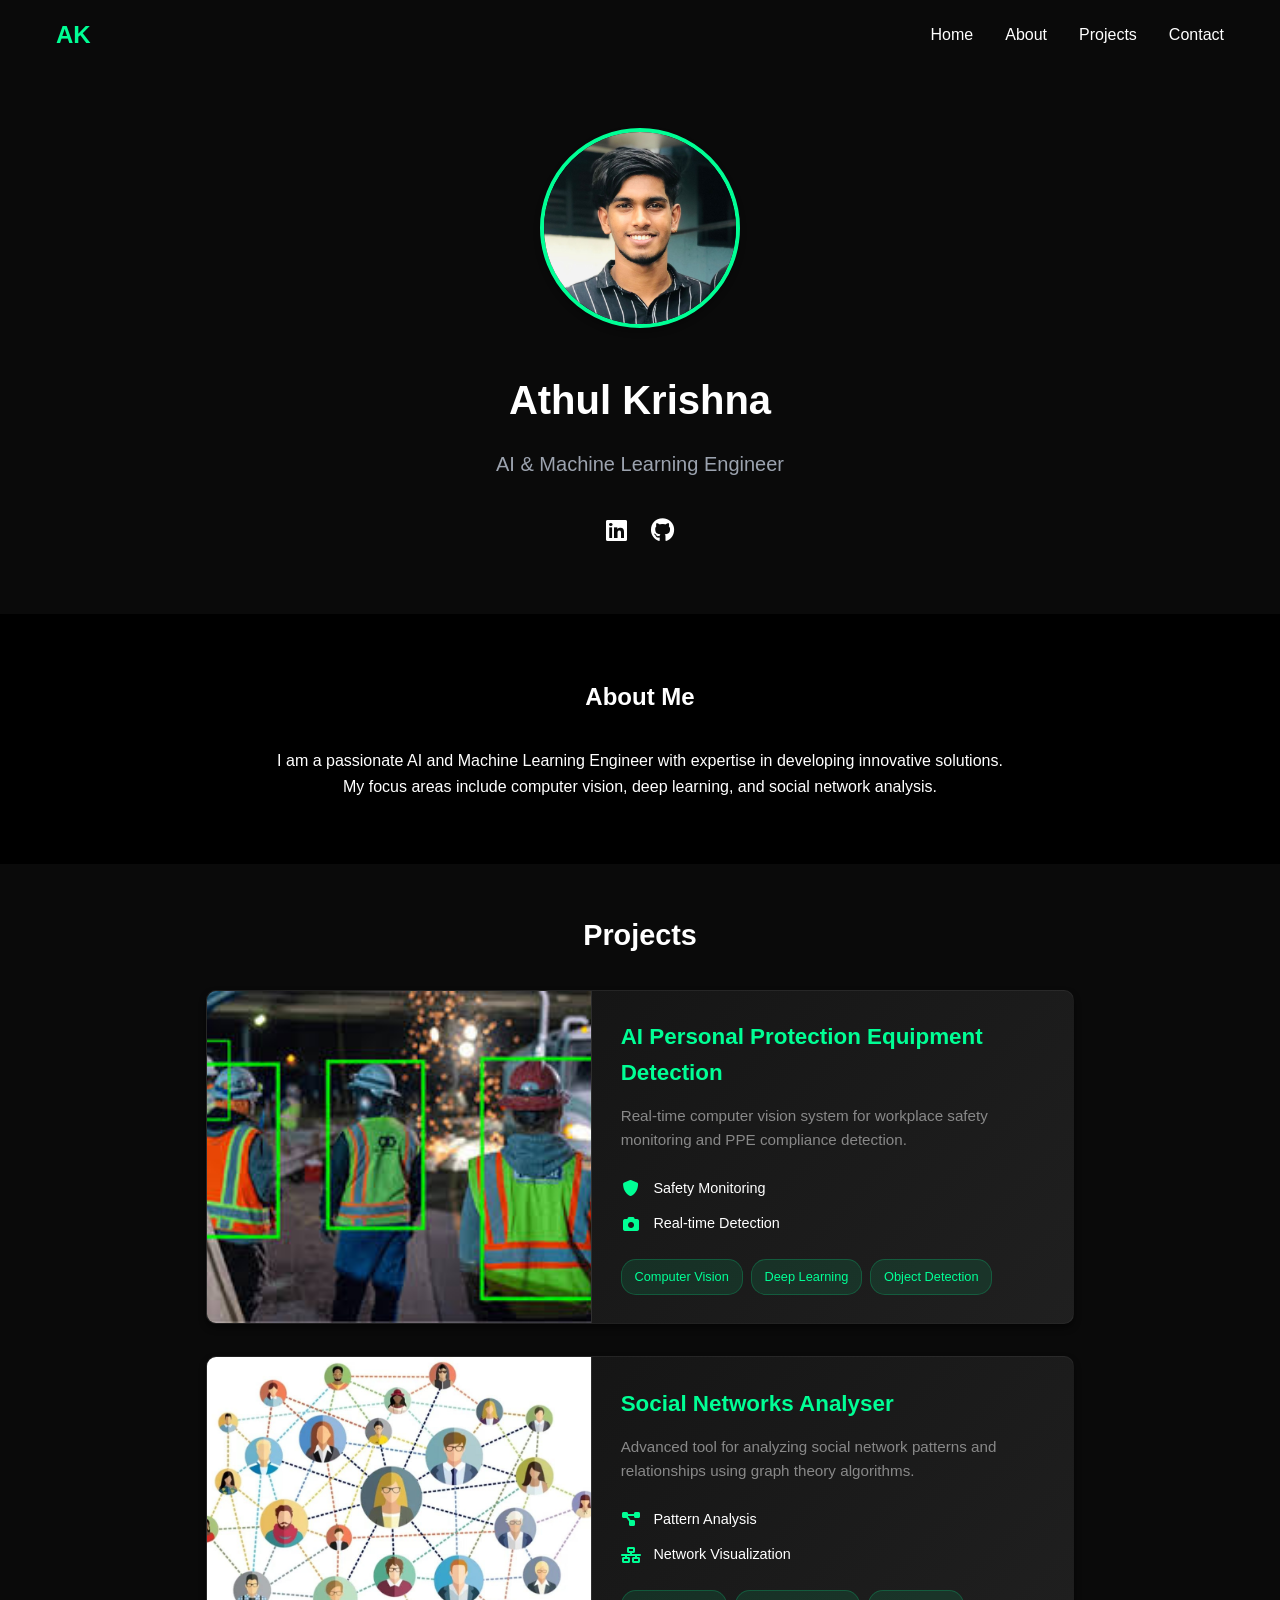
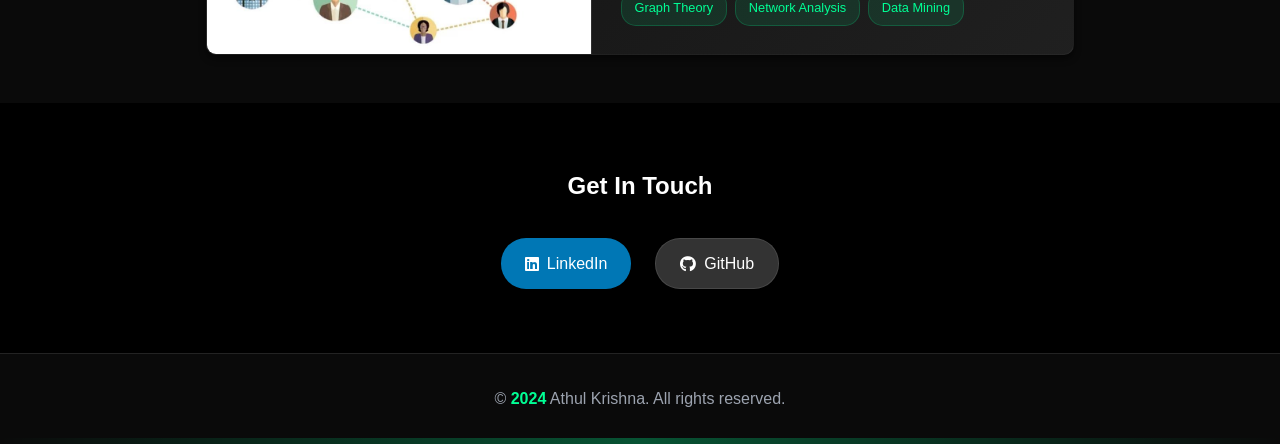
==== index.html @ a19ab5b2 "Add files via upload" ====
<!DOCTYPE html>
<html lang="en">
  <head>
    <meta charset="UTF-8" />
    <meta name="viewport" content="width=device-width, initial-scale=1.0" />
    <title>Athul Krishna - Portfolio</title>
    <link rel="stylesheet" href="styles.css" />
    <link
      rel="stylesheet"
      href="https://cdnjs.cloudflare.com/ajax/libs/font-awesome/6.0.0/css/all.min.css"
    />
  </head>
  <body>
    <nav class="navbar">
      <div class="nav-content">
        <div class="logo">AK</div>
        <ul class="nav-links">
          <li><a href="#home">Home</a></li>
          <li><a href="#about">About</a></li>
          <li><a href="#projects">Projects</a></li>
          <li><a href="#contact">Contact</a></li>
        </ul>
      </div>
    </nav>

    <section id="home" class="hero">
      <div class="hero-content">
        <img src="athul.jpg" alt="Athul Krishna" class="profile-img" />
        <h1>Athul Krishna</h1>
        <p class="tagline">AI & Machine Learning Engineer</p>
        <div class="social-links">
          <a href="https://www.linkedin.com/in/athul44krishna/" target="_blank"
            ><i class="fab fa-linkedin"></i
          ></a>
          <a href="https://github.com/athul-athu" target="_blank"
            ><i class="fab fa-github"></i
          ></a>
        </div>
      </div>
    </section>

    <section id="about" class="about">
      <h2>About Me</h2>
      <p>
        I am a passionate AI and Machine Learning Engineer with expertise in
        developing innovative solutions. My focus areas include computer vision,
        deep learning, and social network analysis.
      </p>
    </section>

    <section id="projects" class="projects">
      <h2>Projects</h2>
      <div class="project-grid">
        <div class="project-card">
          <img
            src="project.jpeg"
            alt="PPE Detection System"
            class="project-image"
          />
          <div class="project-content">
            <h3>AI Personal Protection Equipment Detection</h3>
            <p>
              Real-time computer vision system for workplace safety monitoring
              and PPE compliance detection.
            </p>
            <div class="project-features">
              <div class="feature">
                <i class="fas fa-shield-alt"></i>
                <span>Safety Monitoring</span>
              </div>
              <div class="feature">
                <i class="fas fa-camera"></i>
                <span>Real-time Detection</span>
              </div>
            </div>
            <div class="project-tech">
              <span>Computer Vision</span>
              <span>Deep Learning</span>
              <span>Object Detection</span>
            </div>
          </div>
        </div>

        <div class="project-card">
          <img
            src="social.jpg"
            alt="Social Network Analysis"
            class="project-image"
          />
          <div class="project-content">
            <h3>Social Networks Analyser</h3>
            <p>
              Advanced tool for analyzing social network patterns and
              relationships using graph theory algorithms.
            </p>
            <div class="project-features">
              <div class="feature">
                <i class="fas fa-project-diagram"></i>
                <span>Pattern Analysis</span>
              </div>
              <div class="feature">
                <i class="fas fa-network-wired"></i>
                <span>Network Visualization</span>
              </div>
            </div>
            <div class="project-tech">
              <span>Graph Theory</span>
              <span>Network Analysis</span>
              <span>Data Mining</span>
            </div>
          </div>
        </div>
      </div>
    </section>

    <section id="contact" class="contact">
      <h2>Get In Touch</h2>
      <div class="contact-links">
        <a
          href="https://www.linkedin.com/in/athul44krishna/"
          class="contact-btn linkedin"
        >
          <i class="fab fa-linkedin"></i> LinkedIn
        </a>
        <a href="https://github.com/athul-athu" class="contact-btn github">
          <i class="fab fa-github"></i> GitHub
        </a>
      </div>
    </section>

    <footer>
      <p>
        &copy; <span class="animated-year">2024</span> Athul Krishna. All rights
        reserved.
      </p>
      <div class="footer-animation">
        <div class="wave"></div>
      </div>
    </footer>

    <script src="script.js"></script>
  </body>
</html>
---- styles.css ----
/* Global Styles */
:root {
  --primary-color: #00ff95;
  --secondary-color: #00cc78;
  --text-color: #ffffff;
  --dark-bg: #000000;
  --darker-bg: #0a0a0a;
  --card-bg: #111111;
  --hover-color: #00ff95;
  --text-secondary: #888888;
}

* {
  margin: 0;
  padding: 0;
  box-sizing: border-box;
}

html {
  scroll-behavior: smooth;
}

body {
  font-family: "Segoe UI", Tahoma, Geneva, Verdana, sans-serif;
  line-height: 1.6;
  color: var(--text-color);
  background-color: var(--dark-bg);
}

/* Navigation */
.navbar {
  position: fixed;
  top: 0;
  width: 100%;
  background-color: rgba(17, 24, 39, 0.95);
  box-shadow: 0 2px 4px rgba(0, 0, 0, 0.3);
  z-index: 1000;
  backdrop-filter: blur(8px);
}

.nav-content {
  max-width: 1200px;
  margin: 0 auto;
  padding: 1rem;
  display: flex;
  justify-content: space-between;
  align-items: center;
}

.logo {
  font-size: 1.5rem;
  font-weight: bold;
  color: var(--primary-color);
}

.nav-links {
  display: flex;
  list-style: none;
  gap: 2rem;
}

.nav-links a {
  text-decoration: none;
  color: var(--text-color);
  font-weight: 500;
  transition: color 0.3s ease;
}

.nav-links a:hover {
  color: var(--primary-color);
}

/* Hero Section */
.hero {
  padding: 8rem 2rem 4rem;
  background-color: var(--darker-bg);
  text-align: center;
}

.hero-content {
  max-width: 800px;
  margin: 0 auto;
}

.profile-img {
  width: 200px;
  height: 200px;
  border-radius: 50%;
  object-fit: cover;
  border: 4px solid var(--primary-color);
  box-shadow: 0 4px 6px rgba(0, 0, 0, 0.3);
  margin-bottom: 2rem;
}

.hero h1 {
  font-size: 2.5rem;
  margin-bottom: 1rem;
  color: var(--text-color);
}

.tagline {
  font-size: 1.25rem;
  color: #9ca3af;
  margin-bottom: 2rem;
}

.social-links {
  display: flex;
  justify-content: center;
  gap: 1.5rem;
}

.social-links a {
  color: var(--text-color);
  font-size: 1.5rem;
  transition: color 0.3s ease;
}

.social-links a:hover {
  color: var(--primary-color);
}

/* About Section */
.about {
  padding: 4rem 2rem;
  max-width: 800px;
  margin: 0 auto;
  text-align: center;
  background-color: var(--dark-bg);
}

.about h2 {
  margin-bottom: 2rem;
  color: var(--text-color);
}

/* Projects Section */
.projects {
  padding: 3rem 2rem;
  background-color: var(--darker-bg);
}

.projects h2 {
  text-align: center;
  margin-bottom: 2rem;
  color: var(--text-color);
  font-size: 1.8rem;
  font-weight: 600;
}

.project-grid {
  max-width: 900px;
  margin: 0 auto;
  padding: 0 1rem;
  display: grid;
  grid-template-columns: 1fr;
  gap: 2rem;
}

.project-card {
  background: linear-gradient(
    135deg,
    rgba(17, 17, 17, 0.9),
    rgba(34, 34, 34, 0.9)
  );
  border-radius: 10px;
  overflow: hidden;
  box-shadow: 0 4px 6px rgba(0, 0, 0, 0.5);
  transition: transform 0.3s ease, box-shadow 0.3s ease;
  border: 1px solid rgba(255, 255, 255, 0.05);
  display: grid;
  grid-template-columns: 0.8fr 1fr;
  gap: 0;
}

.project-card:hover {
  transform: translateY(-3px) scale(1.02);
  box-shadow: 0 8px 16px rgba(0, 255, 149, 0.2);
  border-color: var(--primary-color);
}

.project-image {
  width: 100%;
  height: 100%;
  object-fit: cover;
  min-height: 250px;
  border-right: 1px solid rgba(255, 255, 255, 0.1);
}

.project-content {
  padding: 1.8rem;
  display: flex;
  flex-direction: column;
}

.project-card h3 {
  color: var(--primary-color);
  margin-bottom: 0.8rem;
  font-size: 1.4rem;
  font-weight: 700;
}

.project-card p {
  color: var(--text-secondary);
  margin-bottom: 1.5rem;
  line-height: 1.6;
  font-size: 0.95rem;
  font-weight: 400;
}

.project-features {
  display: grid;
  grid-template-columns: 1fr;
  gap: 0.8rem;
  margin-bottom: 1.5rem;
}

.feature {
  display: flex;
  align-items: center;
  gap: 0.8rem;
  color: var(--text-color);
}

.feature i {
  color: var(--primary-color);
  font-size: 1rem;
  width: 20px;
  height: 20px;
  display: flex;
  align-items: center;
  justify-content: center;
}

.feature span {
  font-size: 0.9rem;
  font-weight: 500;
}

.project-tech {
  margin-top: auto;
  display: flex;
  flex-wrap: wrap;
  gap: 0.5rem;
}

.project-tech span {
  background-color: rgba(0, 255, 149, 0.1);
  padding: 0.4rem 0.8rem;
  border-radius: 15px;
  font-size: 0.8rem;
  color: var(--primary-color);
  border: 1px solid rgba(0, 255, 149, 0.2);
  transition: all 0.3s ease;
}

.project-tech span:hover {
  background-color: rgba(0, 255, 149, 0.2);
  transform: translateY(-2px);
}

/* Contact Section */
.contact {
  padding: 4rem 2rem;
  text-align: center;
  background-color: var(--dark-bg);
}

.contact h2 {
  margin-bottom: 2rem;
  color: var(--text-color);
}

.contact-links {
  display: flex;
  justify-content: center;
  gap: 1.5rem;
  flex-wrap: wrap;
}

.contact-btn {
  display: inline-flex;
  align-items: center;
  gap: 0.5rem;
  padding: 0.75rem 1.5rem;
  border-radius: 25px;
  text-decoration: none;
  font-weight: 500;
  transition: transform 0.3s ease, box-shadow 0.3s ease;
}

.contact-btn:hover {
  transform: translateY(-2px);
  box-shadow: 0 4px 12px rgba(0, 0, 0, 0.4);
}

.contact-btn.linkedin {
  background-color: #0077b5;
  color: white;
}

.contact-btn.github {
  background-color: #333;
  color: white;
  border: 1px solid rgba(255, 255, 255, 0.1);
}

/* Footer */
footer {
  text-align: center;
  padding: 2rem;
  background-color: var(--darker-bg);
  color: #9ca3af;
  border-top: 1px solid rgba(255, 255, 255, 0.1);
  position: relative;
  overflow: hidden;
}

.animated-year {
  display: inline-block;
  color: var(--primary-color);
  font-weight: bold;
  position: relative;
}

.footer-animation {
  position: absolute;
  bottom: 0;
  left: 0;
  width: 100%;
  height: 100%;
  pointer-events: none;
}

.wave {
  position: absolute;
  bottom: 0;
  left: 0;
  width: 100%;
  height: 6px;
  background: linear-gradient(
    90deg,
    transparent,
    var(--primary-color),
    transparent
  );
  animation: wave 3s linear infinite;
  opacity: 0.3;
}

@keyframes wave {
  0% {
    transform: translateX(-100%);
  }
  100% {
    transform: translateX(100%);
  }
}

@keyframes numberTransition {
  0% {
    transform: translateY(0);
    opacity: 1;
  }
  50% {
    transform: translateY(-20px);
    opacity: 0;
  }
  51% {
    transform: translateY(20px);
    opacity: 0;
  }
  100% {
    transform: translateY(0);
    opacity: 1;
  }
}

/* Responsive Design */
@media (max-width: 992px) {
  .project-card {
    grid-template-columns: 1fr;
  }

  .project-image {
    height: 250px;
  }
}

@media (max-width: 768px) {
  .nav-links {
    display: none;
  }

  .hero {
    padding-top: 5rem;
  }

  .profile-img {
    width: 120px;
    height: 120px;
  }

  .hero h1 {
    font-size: 1.8rem;
  }

  .tagline {
    font-size: 1rem;
  }

  .projects {
    padding: 1.5rem 1rem;
  }

  .project-content {
    padding: 1rem;
  }

  .project-card h3 {
    font-size: 1.2rem;
  }

  .project-card p {
    font-size: 0.85rem;
  }

  .project-image {
    height: 180px;
  }

  .feature {
    font-size: 0.8rem;
  }

  .project-tech span {
    padding: 0.25rem 0.5rem;
    font-size: 0.7rem;
  }

  .contact {
    padding: 3rem 1rem;
  }

  .contact h2 {
    font-size: 1.5rem;
  }

  .contact-links {
    gap: 1rem;
  }

  .contact-btn {
    padding: 0.5rem 1rem;
    font-size: 0.9rem;
  }

  footer {
    padding: 1.5rem;
  }
}
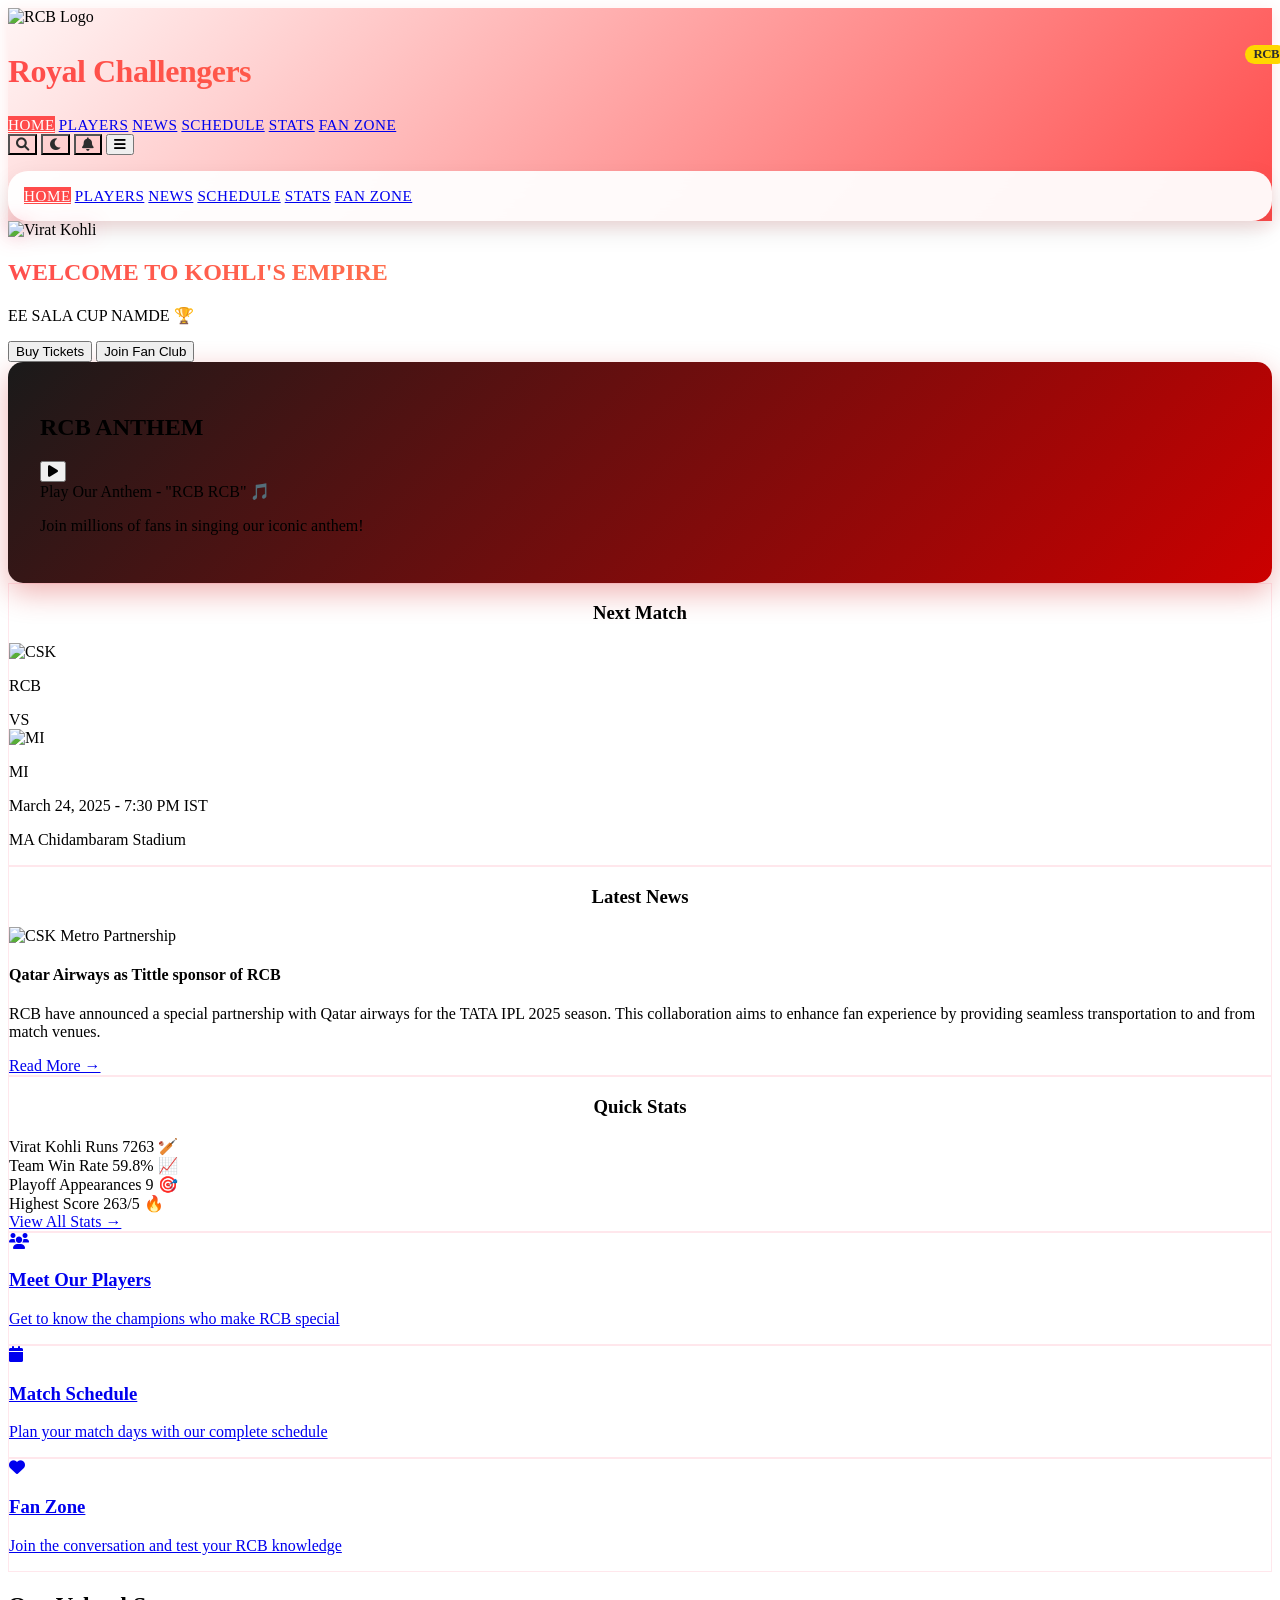
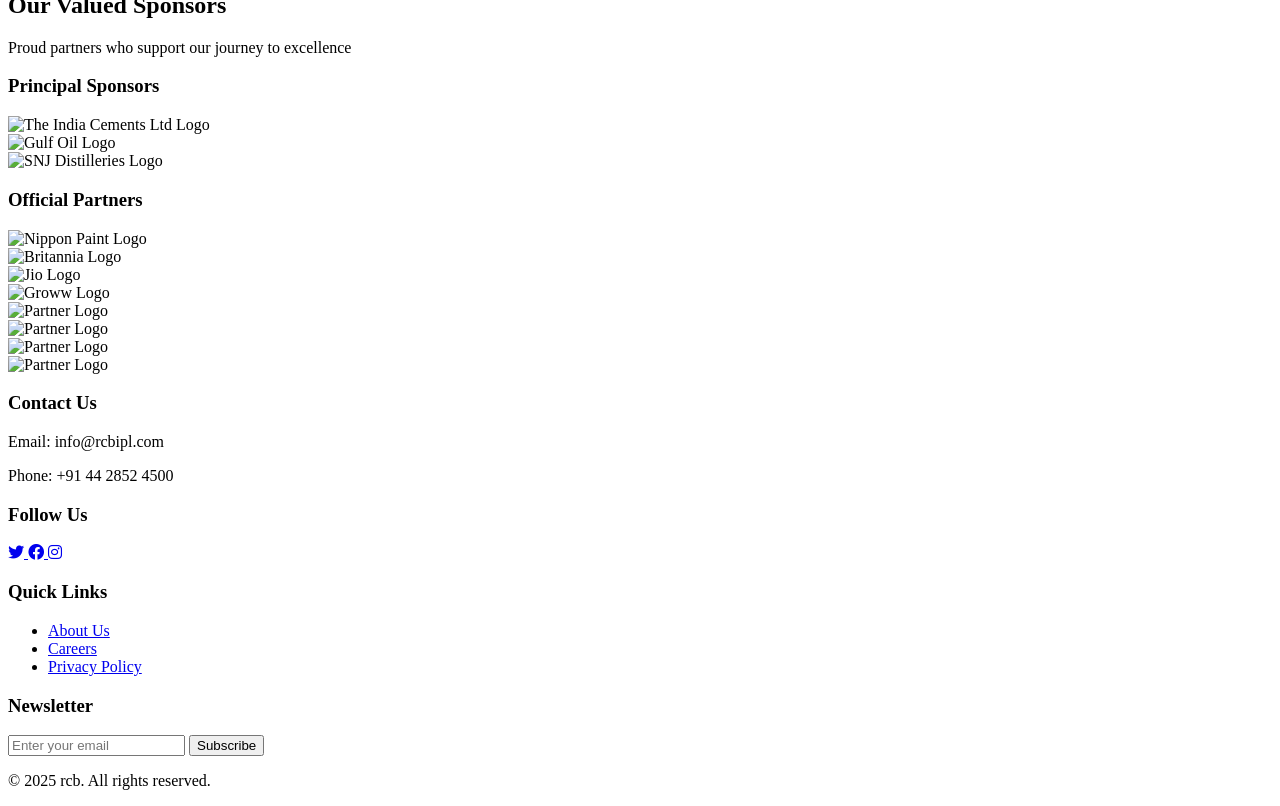
==== commit 24e98ee4: "Add files via upload" ====
--- a/index.html
+++ b/index.html
@@ -1,143 +1,730 @@
-<!DOCTYPE html>
-<html lang="en">
-  <head>
-    <meta charset="UTF-8" />
-    <meta name="viewport" content="width=device-width, initial-scale=1.0" />
-    <title>Athul Krishna - Portfolio</title>
-    <link rel="stylesheet" href="styles.css" />
-    <link
-      rel="stylesheet"
-      href="https://cdnjs.cloudflare.com/ajax/libs/font-awesome/6.0.0/css/all.min.css"
-    />
-  </head>
-  <body>
-    <nav class="navbar">
-      <div class="nav-content">
-        <div class="logo">AK</div>
-        <ul class="nav-links">
-          <li><a href="#home">Home</a></li>
-          <li><a href="#about">About</a></li>
-          <li><a href="#projects">Projects</a></li>
-          <li><a href="#contact">Contact</a></li>
-        </ul>
-      </div>
-    </nav>
-
-    <section id="home" class="hero">
-      <div class="hero-content">
-        <img src="athul.jpg" alt="Athul Krishna" class="profile-img" />
-        <h1>Athul Krishna</h1>
-        <p class="tagline">AI & Machine Learning Engineer</p>
-        <div class="social-links">
-          <a href="https://www.linkedin.com/in/athul44krishna/" target="_blank"
-            ><i class="fab fa-linkedin"></i
-          ></a>
-          <a href="https://github.com/athul-athu" target="_blank"
-            ><i class="fab fa-github"></i
-          ></a>
-        </div>
-      </div>
-    </section>
-
-    <section id="about" class="about">
-      <h2>About Me</h2>
-      <p>
-        I am a passionate AI and Machine Learning Engineer with expertise in
-        developing innovative solutions. My focus areas include computer vision,
-        deep learning, and social network analysis.
-      </p>
-    </section>
-
-    <section id="projects" class="projects">
-      <h2>Projects</h2>
-      <div class="project-grid">
-        <div class="project-card">
-          <img
-            src="project.jpeg"
-            alt="PPE Detection System"
-            class="project-image"
-          />
-          <div class="project-content">
-            <h3>AI Personal Protection Equipment Detection</h3>
-            <p>
-              Real-time computer vision system for workplace safety monitoring
-              and PPE compliance detection.
-            </p>
-            <div class="project-features">
-              <div class="feature">
-                <i class="fas fa-shield-alt"></i>
-                <span>Safety Monitoring</span>
-              </div>
-              <div class="feature">
-                <i class="fas fa-camera"></i>
-                <span>Real-time Detection</span>
-              </div>
-            </div>
-            <div class="project-tech">
-              <span>Computer Vision</span>
-              <span>Deep Learning</span>
-              <span>Object Detection</span>
-            </div>
-          </div>
-        </div>
-
-        <div class="project-card">
-          <img
-            src="social.jpg"
-            alt="Social Network Analysis"
-            class="project-image"
-          />
-          <div class="project-content">
-            <h3>Social Networks Analyser</h3>
-            <p>
-              Advanced tool for analyzing social network patterns and
-              relationships using graph theory algorithms.
-            </p>
-            <div class="project-features">
-              <div class="feature">
-                <i class="fas fa-project-diagram"></i>
-                <span>Pattern Analysis</span>
-              </div>
-              <div class="feature">
-                <i class="fas fa-network-wired"></i>
-                <span>Network Visualization</span>
-              </div>
-            </div>
-            <div class="project-tech">
-              <span>Graph Theory</span>
-              <span>Network Analysis</span>
-              <span>Data Mining</span>
-            </div>
-          </div>
-        </div>
-      </div>
-    </section>
-
-    <section id="contact" class="contact">
-      <h2>Get In Touch</h2>
-      <div class="contact-links">
-        <a
-          href="https://www.linkedin.com/in/athul44krishna/"
-          class="contact-btn linkedin"
-        >
-          <i class="fab fa-linkedin"></i> LinkedIn
-        </a>
-        <a href="https://github.com/athul-athu" class="contact-btn github">
-          <i class="fab fa-github"></i> GitHub
-        </a>
-      </div>
-    </section>
-
-    <footer>
-      <p>
-        &copy; <span class="animated-year">2024</span> Athul Krishna. All rights
-        reserved.
-      </p>
-      <div class="footer-animation">
-        <div class="wave"></div>
-      </div>
-    </footer>
-
-    <script src="script.js"></script>
-  </body>
-</html>
+<!DOCTYPE html>
+<html lang="en">
+  <head>
+    <meta charset="UTF-8" />
+    <meta name="viewport" content="width=device-width, initial-scale=1.0" />
+    <meta
+      name="description"
+      content="Official website of royal challengers banglore"
+    />
+    <title>royal challengers banglore - Official Website</title>
+
+    <!-- Favicon -->
+    <link
+      rel="icon"
+      type="image/png"
+      sizes="32x32"
+      href="https://cdn.freelogovectors.net/wp-content/uploads/2023/05/royal-challengers-bangalore-logo-freelogovectors.net_.png"
+    />
+    <link
+      rel="icon"
+      type="image/png"
+      sizes="16x16"
+      href="https://cdn.freelogovectors.net/wp-content/uploads/2023/05/royal-challengers-bangalore-logo-freelogovectors.net_.png"
+    />
+    <link
+      rel="apple-touch-icon"
+      sizes="180x180"
+      href="https://cdn.freelogovectors.net/wp-content/uploads/2023/05/royal-challengers-bangalore-logo-freelogovectors.net_.png"
+    />
+    <link rel="manifest" href="site.webmanifest" />
+
+    <!-- External CSS -->
+    <script src="https://cdn.tailwindcss.com"></script>
+    <link
+      rel="stylesheet"
+      href="https://cdnjs.cloudflare.com/ajax/libs/font-awesome/6.0.0/css/all.min.css"
+    />
+
+    <!-- Custom CSS -->
+    <style>
+      /* Color Variables */
+      :root {
+        --rcb-red: #FF4B4B;
+        --rcb-gold: #FFD700;
+        --rcb-light: #FFF5F5;
+        --rcb-accent: #FF8C42;
+        --rcb-dark: #2D2D2D;
+      }
+
+      /* Header Styles */
+      .header-gradient {
+        background: linear-gradient(135deg, var(--rcb-light) 0%, var(--rcb-red) 100%);
+        box-shadow: 0 4px 15px rgba(255, 75, 75, 0.15);
+        backdrop-filter: blur(10px);
+        -webkit-backdrop-filter: blur(10px);
+      }
+
+      .nav-link {
+        @apply text-rcb-dark font-bold relative px-4 py-2 rounded-full transition-all duration-300;
+        font-size: 0.95rem;
+        letter-spacing: 0.5px;
+      }
+
+      .nav-link:hover {
+        background: rgba(255, 75, 75, 0.1);
+        color: var(--rcb-red);
+        transform: translateY(-2px);
+      }
+
+      .nav-link.active {
+        background: var(--rcb-red);
+        color: white;
+      }
+
+      .team-name {
+        background: linear-gradient(45deg, var(--rcb-red), var(--rcb-accent));
+        -webkit-background-clip: text;
+        -webkit-text-fill-color: transparent;
+        font-size: 2rem;
+        font-weight: 800;
+        letter-spacing: -0.5px;
+        position: relative;
+      }
+
+      .team-name::after {
+        content: 'RCB';
+        position: absolute;
+        top: -8px;
+        right: -15px;
+        font-size: 0.8rem;
+        background: var(--rcb-gold);
+        color: var(--rcb-dark);
+        padding: 2px 8px;
+        border-radius: 12px;
+        -webkit-text-fill-color: var(--rcb-dark);
+      }
+
+      .header-actions {
+        @apply flex items-center gap-4;
+      }
+
+      .header-btn {
+        @apply p-2 rounded-full transition-all duration-300;
+        background: rgba(255, 75, 75, 0.1);
+        color: var(--rcb-dark);
+      }
+
+      .header-btn:hover {
+        background: var(--rcb-red);
+        color: white;
+        transform: rotate(15deg);
+      }
+
+      .mobile-menu-button {
+        @apply text-rcb-dark hover:text-rcb-red transition-colors duration-300;
+      }
+
+      /* Mobile Menu Styling */
+      .mobile-menu {
+        background: rgba(255, 255, 255, 0.95);
+        backdrop-filter: blur(10px);
+        -webkit-backdrop-filter: blur(10px);
+        border-radius: 20px;
+        margin-top: 1rem;
+        padding: 1rem;
+        box-shadow: 0 10px 25px rgba(0, 0, 0, 0.1);
+      }
+
+      /* Animations */
+      @keyframes fadeInUp {
+        from {
+          opacity: 0;
+          transform: translateY(20px);
+        }
+        to {
+          opacity: 1;
+          transform: translateY(0);
+        }
+      }
+
+      @keyframes fadeIn {
+        from {
+          opacity: 0;
+        }
+        to {
+          opacity: 1;
+        }
+      }
+
+      /* Animation Classes */
+      .animate-fade-in-up {
+        animation: fadeInUp 1s ease-out forwards;
+      }
+
+      .animate-fade-in {
+        animation: fadeIn 1s ease-out forwards;
+      }
+
+      .delay-200 {
+        animation-delay: 200ms;
+      }
+      .delay-400 {
+        animation-delay: 400ms;
+      }
+
+      /* Component Classes */
+      .card {
+        @apply bg-white rounded-lg shadow-lg p-6 transform hover:scale-105 transition duration-300;
+        border: 1px solid rgba(255, 23, 68, 0.1);
+      }
+
+      .card:hover {
+        box-shadow: 0 10px 30px rgba(255, 23, 68, 0.15);
+      }
+
+      .section-title {
+        @apply text-xl font-bold text-blue-900 mb-4;
+        text-align: center;
+        bold: true;
+      }
+
+      .sponsor-card {
+        @apply flex flex-col items-center justify-center;
+      }
+
+      .sponsor-image {
+        @apply h-16 object-contain filter hover:brightness-110 transition;
+      }
+
+      .sponsor-image-small {
+        @apply h-12 object-contain filter hover:brightness-110 transition;
+      }
+
+      /* Add new animations */
+      @keyframes kohliCelebration {
+        0% {
+          transform: scale(1);
+        }
+        50% {
+          transform: scale(1.1) rotate(5deg);
+        }
+        100% {
+          transform: scale(1);
+        }
+      }
+
+      .kohli-animate {
+        animation: kohliCelebration 2s infinite;
+        filter: drop-shadow(0 0 10px rgba(255, 23, 68, 0.3));
+      }
+
+      .anthem-player {
+        background: linear-gradient(135deg, #1a1a1a 0%, #cc0000 100%);
+        border-radius: 15px;
+        padding: 2rem;
+        box-shadow: 0 10px 30px rgba(204, 0, 0, 0.3);
+      }
+
+      .fire-text {
+        background: linear-gradient(45deg, #ff4d4d, #ffb84d);
+        -webkit-background-clip: text;
+        -webkit-text-fill-color: transparent;
+        animation: fireAnimation 2s infinite;
+      }
+
+      @keyframes fireAnimation {
+        0% {
+          filter: hue-rotate(0deg);
+        }
+        100% {
+          filter: hue-rotate(360deg);
+        }
+      }
+    </style>
+  </head>
+  <body class="bg-gray-100">
+    <!-- Header -->
+    <header class="header-gradient fixed w-full top-0 z-50">
+      <nav class="container mx-auto px-4 py-3">
+        <div class="flex items-center justify-between">
+          <div class="flex items-center gap-4">
+            <img
+              src="https://cdn.freelogovectors.net/wp-content/uploads/2023/05/royal-challengers-bangalore-logo-freelogovectors.net_.png"
+              alt="RCB Logo"
+              class="h-16 transform hover:scale-110 transition-transform duration-300"
+            />
+            <h1 class="team-name">Royal Challengers</h1>
+          </div>
+          
+          <div class="hidden md:flex items-center gap-6">
+            <a href="index.html" class="nav-link active">HOME</a>
+            <a href="players.html" class="nav-link">PLAYERS</a>
+            <a href="news.html" class="nav-link">NEWS</a>
+            <a href="schedule.html" class="nav-link">SCHEDULE</a>
+            <a href="statistics.html" class="nav-link">STATS</a>
+            <a href="fanzone.html" class="nav-link">FAN ZONE</a>
+          </div>
+
+          <div class="header-actions">
+            <button class="header-btn" aria-label="Search">
+              <i class="fas fa-search"></i>
+            </button>
+            <button class="header-btn" aria-label="Theme">
+              <i class="fas fa-moon"></i>
+            </button>
+            <button class="header-btn" aria-label="Notifications">
+              <i class="fas fa-bell"></i>
+            </button>
+            <button class="mobile-menu-button md:hidden">
+              <i class="fas fa-bars text-2xl"></i>
+            </button>
+          </div>
+        </div>
+
+        <!-- Mobile Menu -->
+        <div class="md:hidden hidden mobile-menu" id="mobile-menu">
+          <div class="flex flex-col space-y-3">
+            <a href="index.html" class="nav-link active">HOME</a>
+            <a href="players.html" class="nav-link">PLAYERS</a>
+            <a href="news.html" class="nav-link">NEWS</a>
+            <a href="schedule.html" class="nav-link">SCHEDULE</a>
+            <a href="statistics.html" class="nav-link">STATS</a>
+            <a href="fanzone.html" class="nav-link">FAN ZONE</a>
+          </div>
+        </div>
+      </nav>
+    </header>
+
+    <main>
+      <!-- Hero Section -->
+      <section
+        class="bg-gradient-to-br from-rcb-light to-rcb-red text-rcb-dark py-32 mt-24"
+        role="banner"
+      >
+        <div class="container mx-auto px-4 text-center">
+          <div class="mb-8">
+            <img
+              src="https://resources.platform.iplt20.com/photo-resources/2024/02/20/3c7cd41d-3a2a-4a2a-b50c-8a8a5f5b0a7b/Virat-Kohli-RCB.jpg?width=390&height=438"
+              alt="Virat Kohli"
+              class="w-48 h-48 mx-auto rounded-full kohli-animate mb-4 object-cover"
+            />
+          </div>
+          <h1 class="text-6xl font-bold mb-4 animate-fade-in-up fire-text">
+            WELCOME TO KOHLI'S EMPIRE
+          </h1>
+          <p class="text-2xl mb-8 animate-fade-in-up delay-200">
+            EE SALA CUP NAMDE 🏆
+          </p>
+          <div class="flex justify-center gap-4">
+            <button
+              class="bg-red-600 text-white px-8 py-3 rounded-full font-bold hover:bg-red-700 transform hover:scale-105 transition"
+            >
+              Buy Tickets
+            </button>
+            <button
+              class="bg-white text-red-600 px-8 py-3 rounded-full font-bold hover:bg-gray-100 transform hover:scale-105 transition"
+            >
+              Join Fan Club
+            </button>
+          </div>
+        </div>
+      </section>
+
+      <!-- RCB Anthem Section -->
+      <section class="py-16 bg-gray-900">
+        <div class="container mx-auto px-4">
+          <div class="anthem-player text-center">
+            <h2 class="text-4xl font-bold text-white mb-6">RCB ANTHEM</h2>
+            <div class="flex justify-center items-center space-x-4">
+              <button
+                class="bg-red-600 text-white p-4 rounded-full hover:bg-red-700 transform hover:scale-110 transition"
+              >
+                <i class="fas fa-play text-2xl"></i>
+              </button>
+              <div class="text-white text-xl font-bold">
+                Play Our Anthem - "RCB RCB" 🎵
+              </div>
+            </div>
+            <p class="text-gray-300 mt-4">
+              Join millions of fans in singing our iconic anthem!
+            </p>
+          </div>
+        </div>
+      </section>
+
+      <!-- Highlights Section -->
+      <section class="py-16" aria-labelledby="highlights-title">
+        <div class="container mx-auto px-4">
+          <h2 id="highlights-title" class="sr-only">Highlights</h2>
+          <div class="grid grid-cols-1 md:grid-cols-3 gap-8">
+            <!-- Next Match -->
+            <article class="card">
+              <h3 class="section-title text-rcb-red">Next Match</h3>
+              <div class="flex items-center justify-between">
+                <div class="text-center">
+                  <img
+                    src="https://cricketfor.com/wp-content/uploads/2023/03/eqtmn0fucaancyu-804484-1603180070-e1678566766248.jpg"
+                    alt="CSK"
+                    class="w-16 mx-auto"
+                    width="100"
+                    height="100"
+                  />
+                  <p class="mt-2 font-bold">RCB</p>
+                </div>
+                <div class="text-2xl font-bold text-gray-600">VS</div>
+                <div class="text-center">
+                  <img
+                    src="https://upload.wikimedia.org/wikipedia/en/thumb/c/cd/Mumbai_Indians_Logo.svg/100px-Mumbai_Indians_Logo.svg.png"
+                    alt="MI"
+                    class="w-16 mx-auto"
+                    width="100"
+                    height="100"
+                  />
+                  <p class="mt-2 font-bold">MI</p>
+                </div>
+              </div>
+              <div class="text-center mt-4">
+                <p class="text-gray-600">March 24, 2025 - 7:30 PM IST</p>
+                <p class="text-gray-600">MA Chidambaram Stadium</p>
+              </div>
+            </article>
+
+            <!-- Latest News -->
+            <article class="card">
+              <h3 class="section-title">Latest News</h3>
+              <img
+                src="./assets/images//sponsors/download.jpeg"
+                alt="CSK Metro Partnership"
+                class="w-full h-48 object-cover rounded mb-4"
+              />
+              <h4 class="font-bold text-lg mb-2">
+                Qatar Airways as Tittle sponsor of RCB
+              </h4>
+              <p class="text-gray-600 text-sm mb-4">
+                RCB have announced a special partnership with Qatar airways for
+                the TATA IPL 2025 season. This collaboration aims to enhance fan
+                experience by providing seamless transportation to and from
+                match venues.
+              </p>
+              <a
+                href="news.html"
+                class="text-blue-900 font-bold mt-4 inline-block hover:text-blue-700"
+                >Read More →</a
+              >
+            </article>
+
+            <!-- Quick Stats -->
+            <article class="card">
+              <h3 class="section-title">Quick Stats</h3>
+              <div class="space-y-4">
+                <div class="flex justify-between items-center">
+                  <span class="text-gray-600">Virat Kohli Runs</span>
+                  <span class="font-bold text-red-600">7263 🏏</span>
+                </div>
+                <div class="flex justify-between items-center">
+                  <span class="text-gray-600">Team Win Rate</span>
+                  <span class="font-bold text-red-600">59.8% 📈</span>
+                </div>
+                <div class="flex justify-between items-center">
+                  <span class="text-gray-600">Playoff Appearances</span>
+                  <span class="font-bold text-red-600">9 🎯</span>
+                </div>
+                <div class="flex justify-between items-center">
+                  <span class="text-gray-600">Highest Score</span>
+                  <span class="font-bold text-red-600">263/5 🔥</span>
+                </div>
+                <a
+                  href="statistics.html"
+                  class="text-red-600 font-bold mt-4 inline-block hover:text-red-700"
+                  >View All Stats →</a
+                >
+              </div>
+            </article>
+          </div>
+        </div>
+      </section>
+
+      <!-- Quick Links Section -->
+      <section class="py-16 bg-gray-50" aria-labelledby="quick-links-title">
+        <div class="container mx-auto px-4">
+          <h2 id="quick-links-title" class="sr-only">Quick Links</h2>
+          <div class="grid grid-cols-1 md:grid-cols-2 lg:grid-cols-3 gap-8">
+            <a href="players.html" class="group">
+              <div class="card">
+                <i
+                  class="fas fa-users text-4xl text-blue-900 mb-4"
+                  aria-hidden="true"
+                ></i>
+                <h3 class="text-xl font-bold text-blue-900">
+                  Meet Our Players
+                </h3>
+                <p class="text-gray-600 mt-2">
+                  Get to know the champions who make RCB special
+                </p>
+              </div>
+            </a>
+            <a href="schedule.html" class="group">
+              <div class="card">
+                <i
+                  class="fas fa-calendar text-4xl text-blue-900 mb-4"
+                  aria-hidden="true"
+                ></i>
+                <h3 class="text-xl font-bold text-blue-900">Match Schedule</h3>
+                <p class="text-gray-600 mt-2">
+                  Plan your match days with our complete schedule
+                </p>
+              </div>
+            </a>
+            <a href="fanzone.html" class="group">
+              <div class="card">
+                <i
+                  class="fas fa-heart text-4xl text-blue-900 mb-4"
+                  aria-hidden="true"
+                ></i>
+                <h3 class="text-xl font-bold text-blue-900">Fan Zone</h3>
+                <p class="text-gray-600 mt-2">
+                  Join the conversation and test your RCB knowledge
+                </p>
+              </div>
+            </a>
+          </div>
+        </div>
+      </section>
+
+      <!-- Sponsors Section -->
+      <section class="py-12 bg-white" aria-labelledby="sponsors-title">
+        <div class="container mx-auto px-4">
+          <header class="text-center mb-8">
+            <h2
+              id="sponsors-title"
+              class="text-2xl md:text-3xl font-bold text-blue-900"
+            >
+              Our Valued Sponsors
+            </h2>
+            <p class="text-sm text-gray-600 mt-2">
+              Proud partners who support our journey to excellence
+            </p>
+          </header>
+
+          <!-- Principal Sponsors -->
+          <div class="mb-12">
+            <h3
+              class="text-lg md:text-xl font-semibold text-center text-gray-700 mb-6"
+            >
+              Principal Sponsors
+            </h3>
+            <div
+              class="grid grid-cols-1 sm:grid-cols-2 md:grid-cols-3 gap-6 items-center justify-items-center"
+            >
+              <div class="w-full max-w-xs">
+                <div
+                  class="relative overflow-hidden rounded-lg p-4 bg-white shadow-md transition duration-300 hover:shadow-lg"
+                >
+                  <img
+                    src="assets/images/sponsors/Qatar-Airways-Logo-2006-present.jpg"
+                    alt="The India Cements Ltd Logo"
+                    class="h-20 w-auto mx-auto object-contain"
+                  />
+                </div>
+              </div>
+              <div class="w-full max-w-xs">
+                <div
+                  class="relative overflow-hidden rounded-lg p-4 bg-white shadow-md transition duration-300 hover:shadow-lg"
+                >
+                  <img
+                    src="assets/images/sponsors/delhivery-logo.jpg"
+                    alt="Gulf Oil Logo"
+                    class="h-20 w-auto mx-auto object-contain"
+                  />
+                </div>
+              </div>
+              <div class="w-full max-w-xs">
+                <div
+                  class="relative overflow-hidden rounded-lg p-4 bg-white shadow-md transition duration-300 hover:shadow-lg"
+                >
+                  <img
+                    src="assets/images/sponsors/Puma-Logo.png"
+                    alt="SNJ Distilleries Logo"
+                    class="h-20 w-auto mx-auto object-contain"
+                  />
+                </div>
+              </div>
+            </div>
+          </div>
+
+          <!-- Official Partners -->
+          <div>
+            <h3
+              class="text-lg md:text-xl font-semibold text-center text-gray-700 mb-6"
+            >
+              Official Partners
+            </h3>
+            <div
+              class="grid grid-cols-2 sm:grid-cols-3 md:grid-cols-4 lg:grid-cols-5 gap-4 items-center justify-items-center"
+            >
+              <div class="w-full max-w-[200px]">
+                <div
+                  class="relative overflow-hidden rounded-lg p-3 bg-white shadow-md transition duration-300 hover:shadow-lg"
+                >
+                  <img
+                    src="assets/images/sponsors/sp4.png"
+                    alt="Nippon Paint Logo"
+                    class="h-16 w-auto mx-auto object-contain"
+                  />
+                </div>
+              </div>
+              <div class="w-full max-w-[200px]">
+                <div
+                  class="relative overflow-hidden rounded-lg p-3 bg-white shadow-md transition duration-300 hover:shadow-lg"
+                >
+                  <img
+                    src="assets/images/sponsors/sp5.png"
+                    alt="Britannia Logo"
+                    class="h-16 w-auto mx-auto object-contain"
+                  />
+                </div>
+              </div>
+              <div class="w-full max-w-[200px]">
+                <div
+                  class="relative overflow-hidden rounded-lg p-3 bg-white shadow-md transition duration-300 hover:shadow-lg"
+                >
+                  <img
+                    src="assets/images/sponsors/sp6.png"
+                    alt="Jio Logo"
+                    class="h-16 w-auto mx-auto object-contain"
+                  />
+                </div>
+              </div>
+              <div class="w-full max-w-[200px]">
+                <div
+                  class="relative overflow-hidden rounded-lg p-3 bg-white shadow-md transition duration-300 hover:shadow-lg"
+                >
+                  <img
+                    src="assets/images/sponsors/sp7.jpeg"
+                    alt="Groww Logo"
+                    class="h-16 w-auto mx-auto object-contain"
+                  />
+                </div>
+              </div>
+              <div class="w-full max-w-[200px]">
+                <div
+                  class="relative overflow-hidden rounded-lg p-3 bg-white shadow-md transition duration-300 hover:shadow-lg"
+                >
+                  <img
+                    src="assets/images/sponsors/sp8.png"
+                    alt="Partner Logo"
+                    class="h-16 w-auto mx-auto object-contain"
+                  />
+                </div>
+              </div>
+              <div class="w-full max-w-[200px]">
+                <div
+                  class="relative overflow-hidden rounded-lg p-3 bg-white shadow-md transition duration-300 hover:shadow-lg"
+                >
+                  <img
+                    src="assets/images/sponsors/sp9.png"
+                    alt="Partner Logo"
+                    class="h-16 w-auto mx-auto object-contain"
+                  />
+                </div>
+              </div>
+              <div class="w-full max-w-[200px]">
+                <div
+                  class="relative overflow-hidden rounded-lg p-3 bg-white shadow-md transition duration-300 hover:shadow-lg"
+                >
+                  <img
+                    src="assets/images/sponsors/sp10.png"
+                    alt="Partner Logo"
+                    class="h-16 w-auto mx-auto object-contain"
+                  />
+                </div>
+              </div>
+              <div class="w-full max-w-[200px]">
+                <div
+                  class="relative overflow-hidden rounded-lg p-3 bg-white shadow-md transition duration-300 hover:shadow-lg"
+                >
+                  <img
+                    src="assets/images/sponsors/sp11.png"
+                    alt="Partner Logo"
+                    class="h-16 w-auto mx-auto object-contain"
+                  />
+                </div>
+              </div>
+            </div>
+          </div>
+        </div>
+      </section>
+    </main>
+
+    <!-- Footer -->
+    <footer class="bg-rcb-black text-white py-8">
+      <div class="container mx-auto px-4">
+        <div class="grid grid-cols-1 md:grid-cols-4 gap-8">
+          <div>
+            <h3 class="text-xl font-bold mb-4">Contact Us</h3>
+            <p>Email: info@rcbipl.com</p>
+            <p>Phone: +91 44 2852 4500</p>
+          </div>
+          <div>
+            <h3 class="text-xl font-bold mb-4">Follow Us</h3>
+            <div class="flex space-x-4">
+              <a
+                href="https://x.com/RCBTweets/status/1646461197284421634"
+                class="hover:text-yellow-400"
+                aria-label="Follow us on Twitter"
+                target="_blank"
+                rel="noopener noreferrer"
+              >
+                <i class="fab fa-twitter" aria-hidden="true"></i>
+              </a>
+              <a
+                href="https://www.bing.com/ck/a?!&&p=16171309bf529f9d6f484247350e4adce2f7973c79c368ee3a177198bdb25a02JmltdHM9MTc0MjUxNTIwMA&ptn=3&ver=2&hsh=4&fclid=03ba9298-acbf-6a33-29d5-872eaddd6b84&psq=facebook+official+page+of+rcb&u=a1aHR0cHM6Ly93d3cuZmFjZWJvb2suY29tL1JveWFsQ2hhbGxlbmdlcnNCYW5nYWxvcmUv&ntb=1"
+                class="hover:text-yellow-400"
+                aria-label="Follow us on Facebook"
+                target="_blank"
+                rel="noopener noreferrer"
+              >
+                <i class="fab fa-facebook" aria-hidden="true"></i>
+              </a>
+              <a
+                href="https://www.bing.com/ck/a?!&&p=88300faa2730fa27ea09b3bb0bff3fab115afec1aafe4791071beeb31767db63JmltdHM9MTc0MjUxNTIwMA&ptn=3&ver=2&hsh=4&fclid=03ba9298-acbf-6a33-29d5-872eaddd6b84&psq=official+page+of+rcb+instagram&u=a1aHR0cHM6Ly93d3cuaW5zdGFncmFtLmNvbS9yb3lhbGNoYWxsZW5nZXJzLmJlbmdhbHVydS8&ntb=1"
+                class="hover:text-yellow-400"
+                aria-label="Follow us on Instagram"
+                target="_blank"
+                rel="noopener noreferrer"
+              >
+                <i class="fab fa-instagram" aria-hidden="true"></i>
+              </a>
+            </div>
+          </div>
+          <div>
+            <h3 class="text-xl font-bold mb-4">Quick Links</h3>
+            <ul class="space-y-2">
+              <li><a href="#" class="hover:text-yellow-400">About Us</a></li>
+              <li><a href="#" class="hover:text-yellow-400">Careers</a></li>
+              <li>
+                <a href="#" class="hover:text-yellow-400">Privacy Policy</a>
+              </li>
+            </ul>
+          </div>
+          <div>
+            <h3 class="text-xl font-bold mb-4">Newsletter</h3>
+            <form class="flex" role="search">
+              <label for="email" class="sr-only">Email address</label>
+              <input
+                type="email"
+                id="email"
+                placeholder="Enter your email"
+                class="p-2 rounded-l text-black"
+                required
+              />
+              <button
+                type="submit"
+                class="bg-yellow-400 text-blue-900 px-4 rounded-r font-bold hover:bg-yellow-500 transition"
+              >
+                Subscribe
+              </button>
+            </form>
+          </div>
+        </div>
+        <div class="text-center mt-8 pt-8 border-t border-blue-800">
+          <p>&copy; 2025 rcb. All rights reserved.</p>
+        </div>
+      </div>
+    </footer>
+
+    <!-- Scripts -->
+    <script src="script.js" defer></script>
+  </body>
+</html>
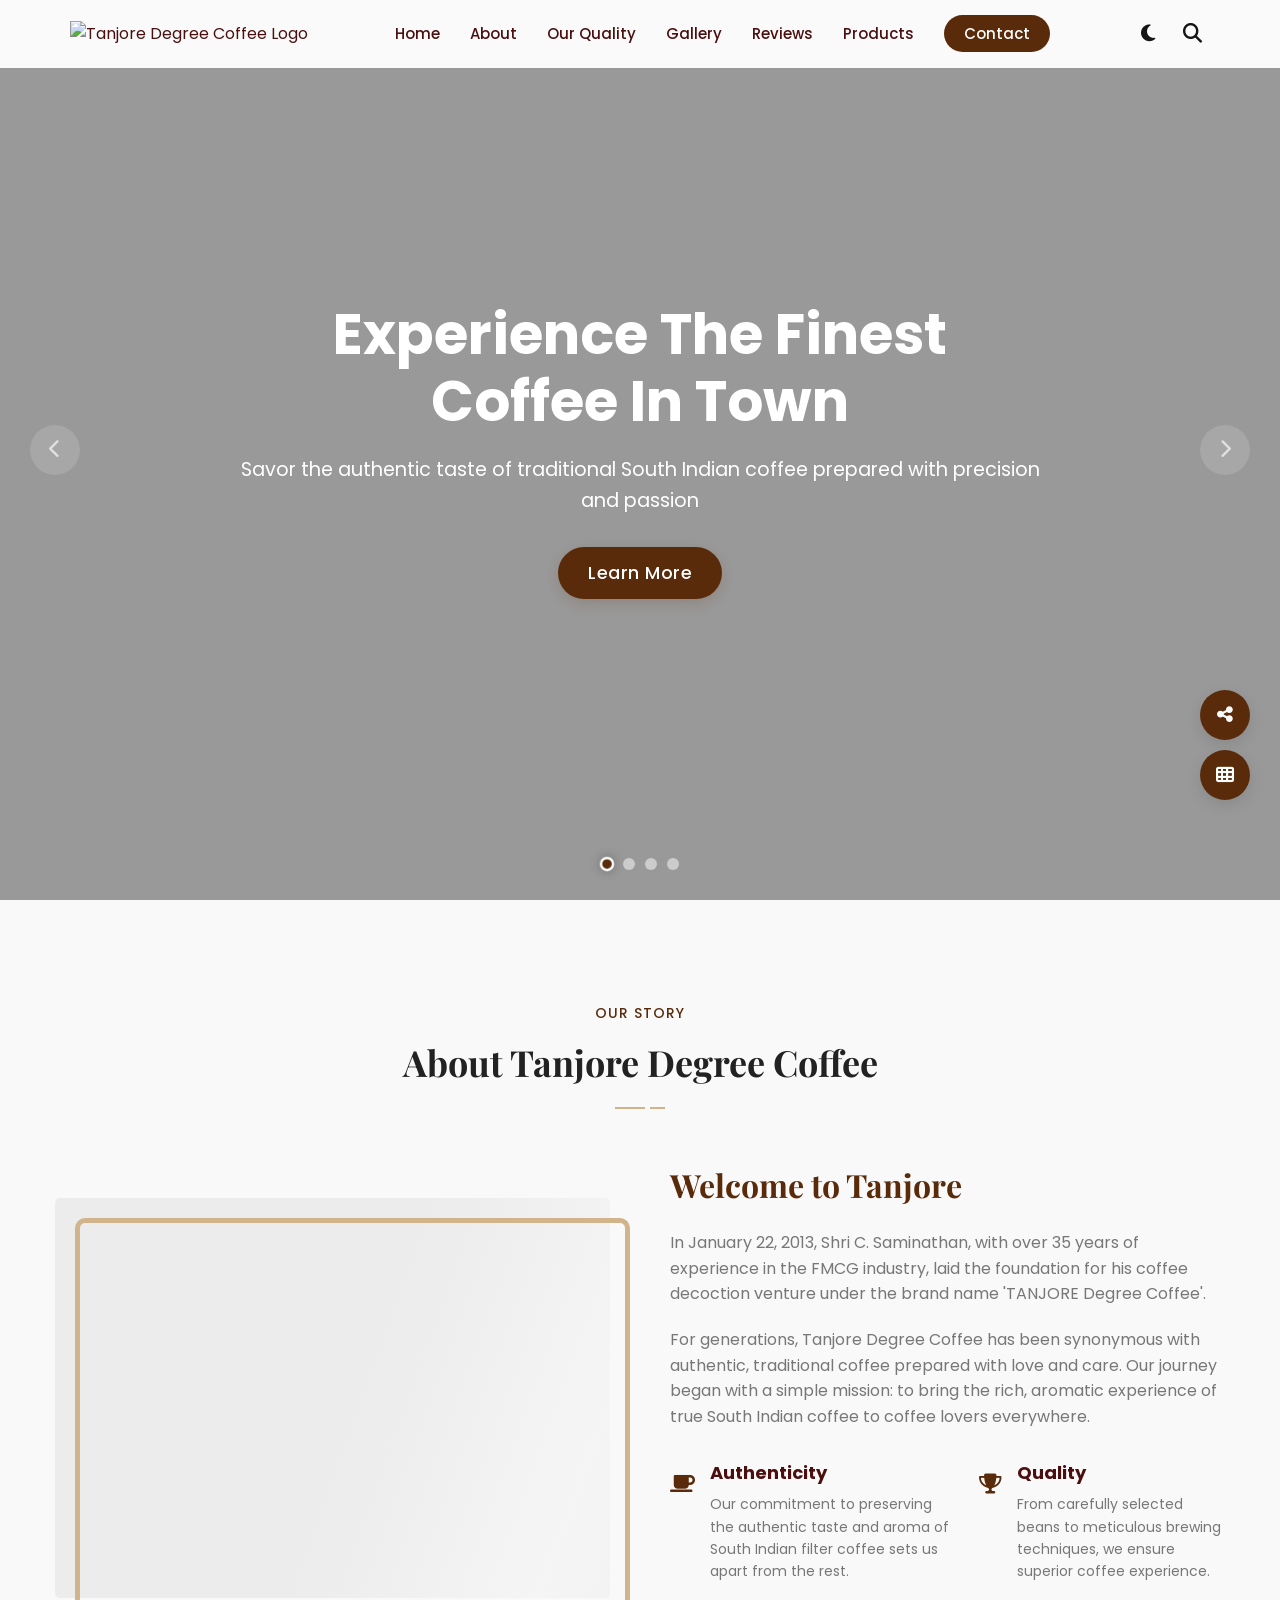
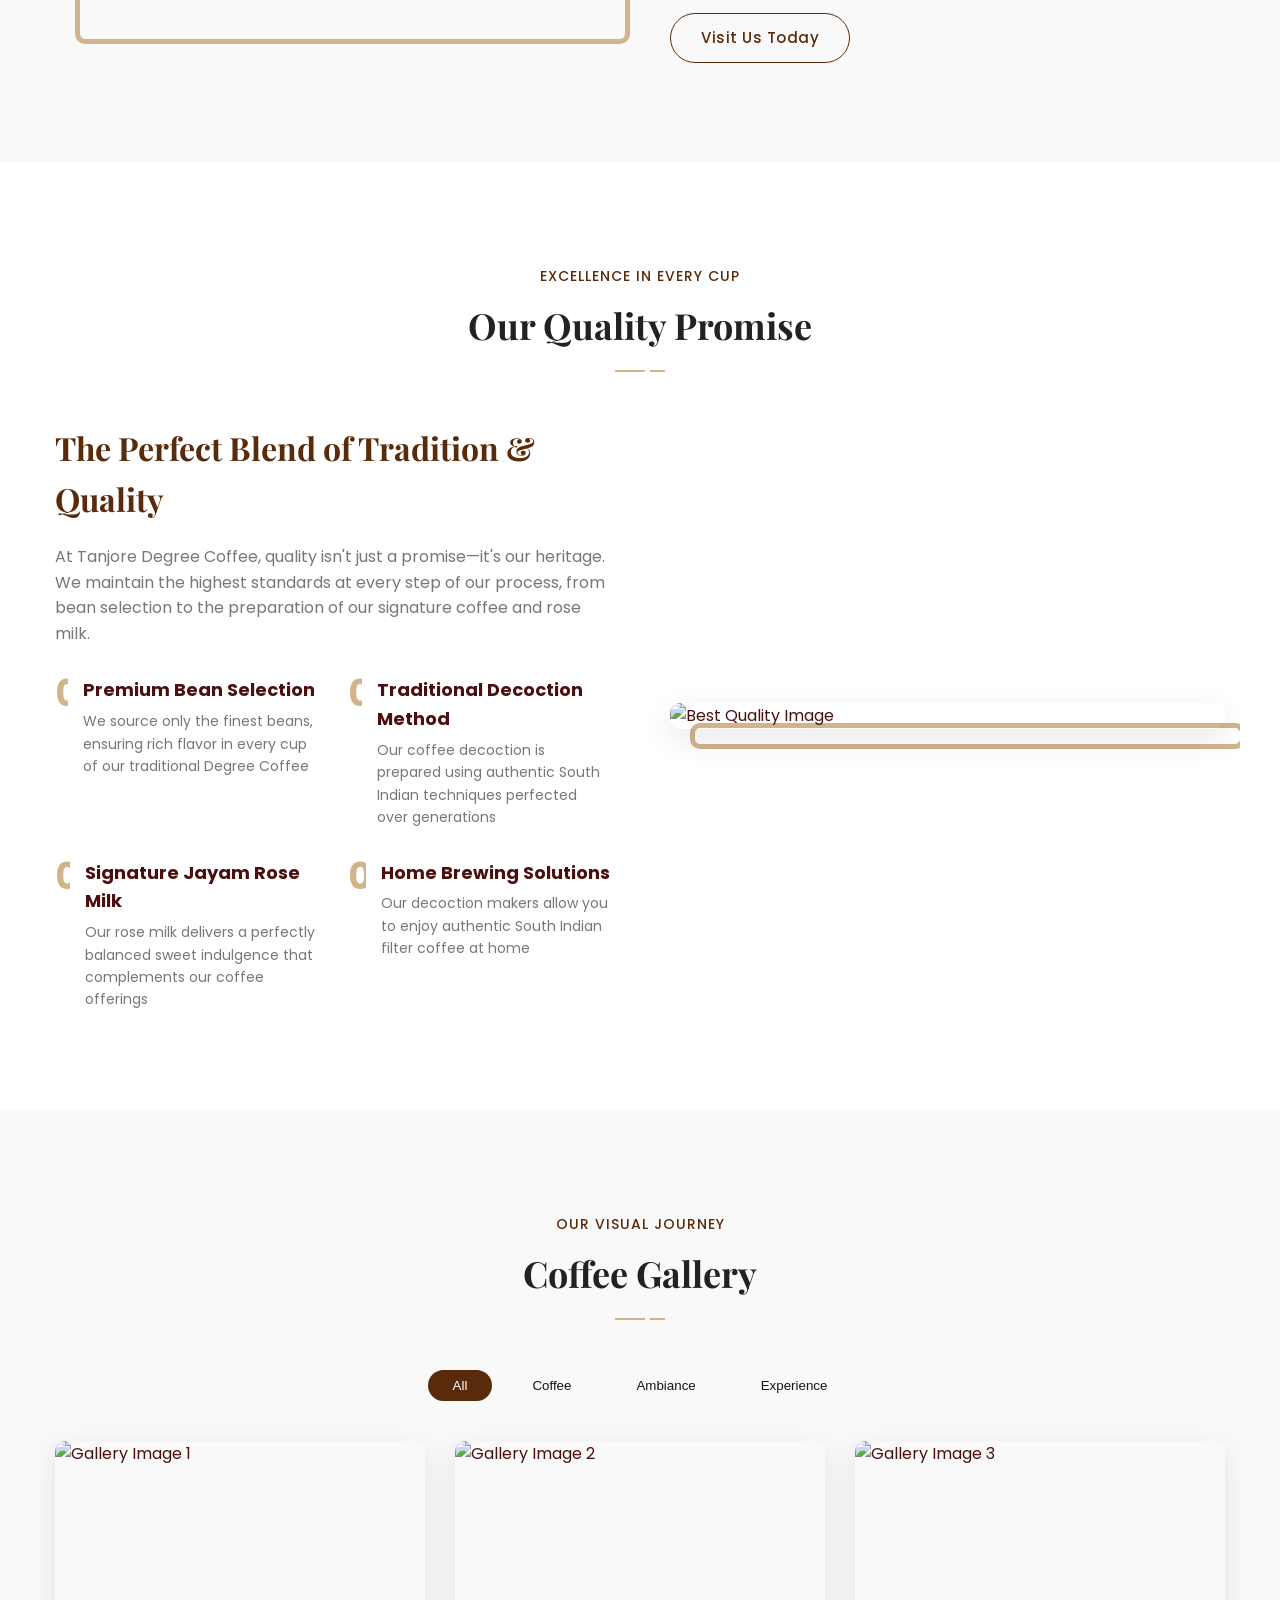
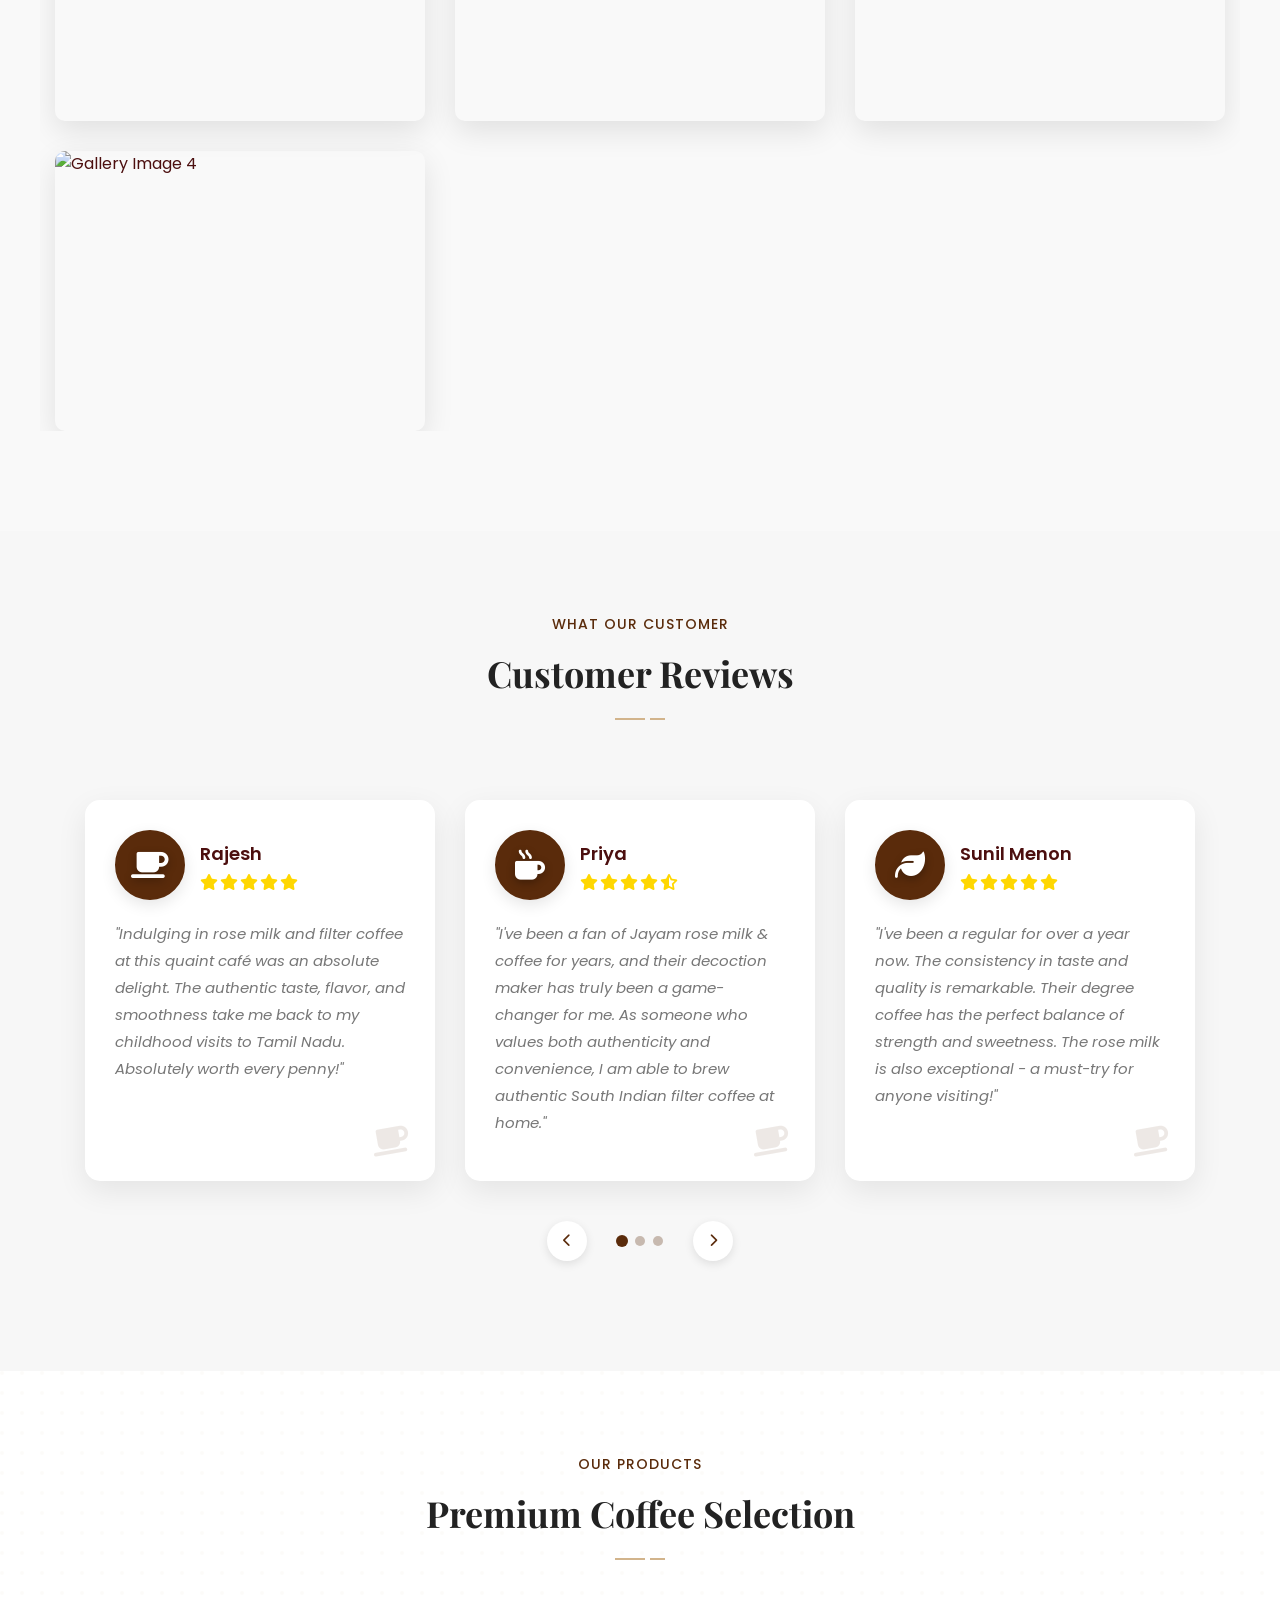
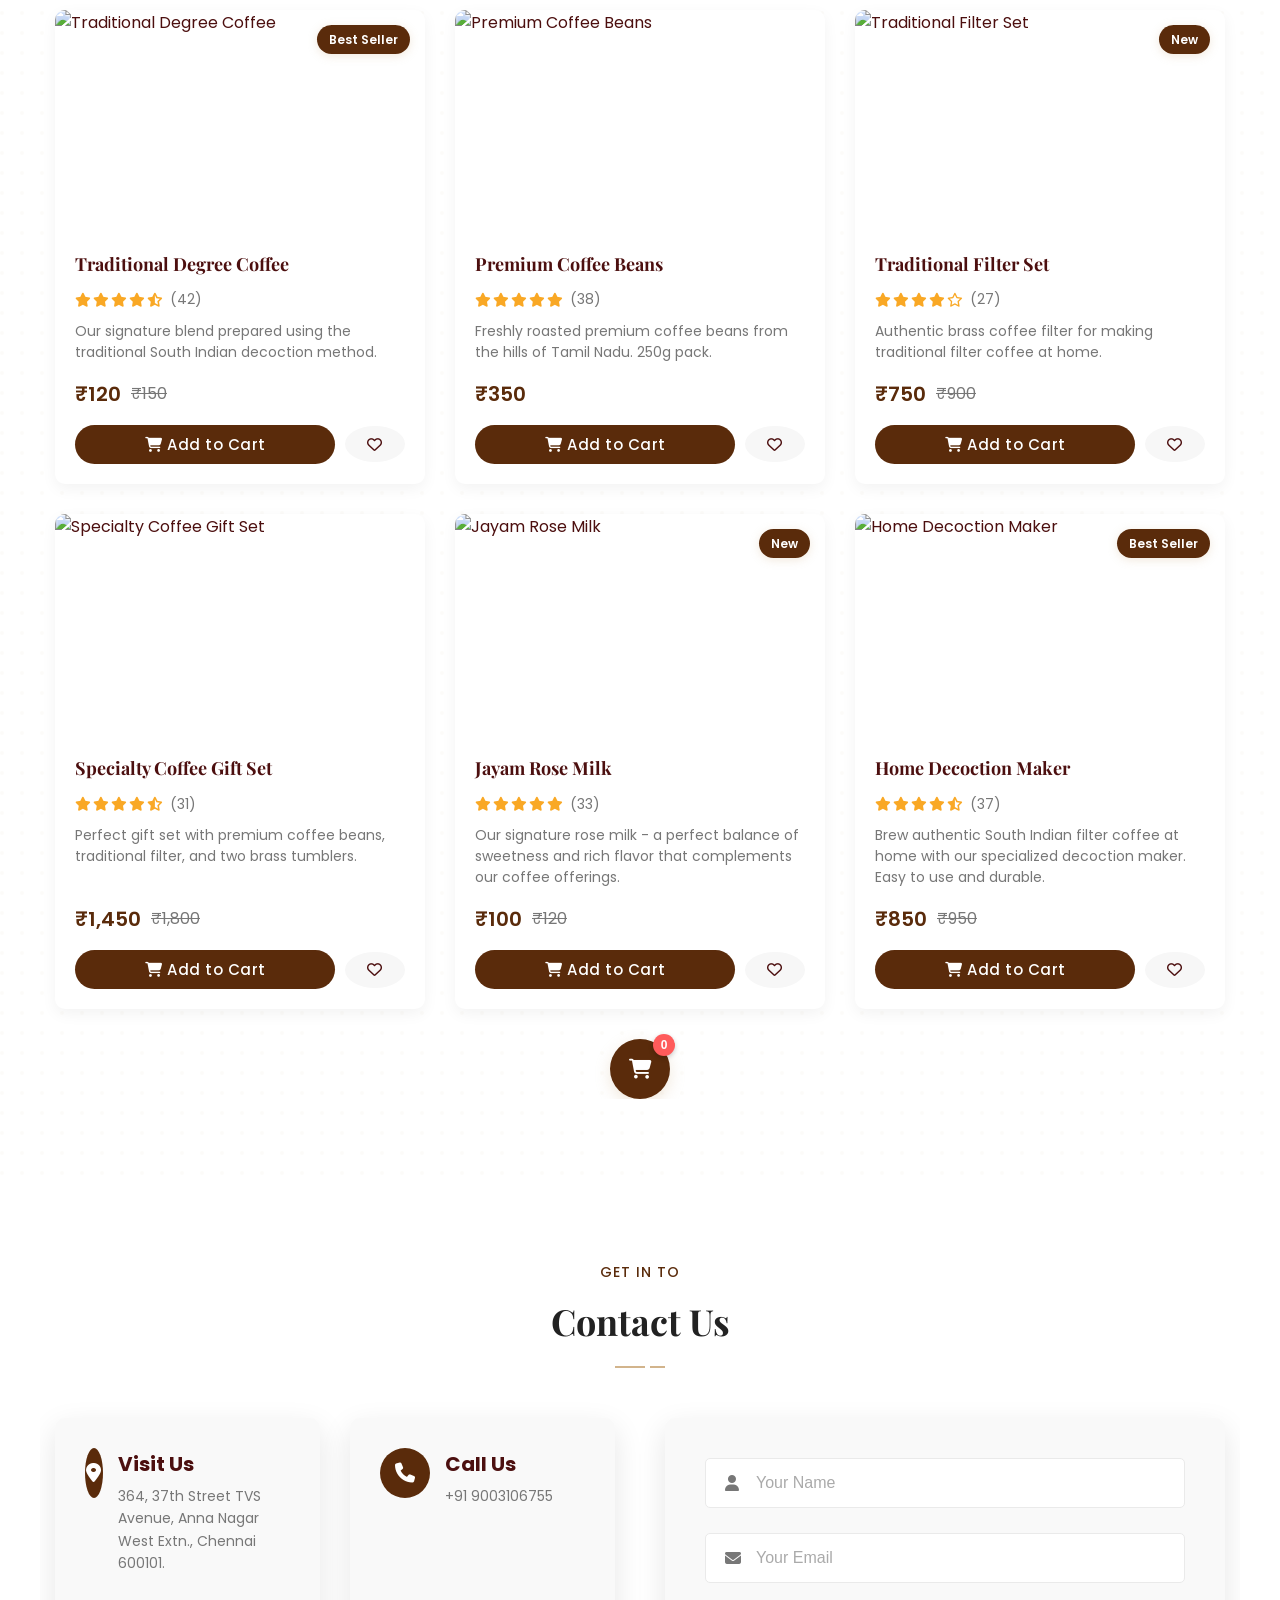
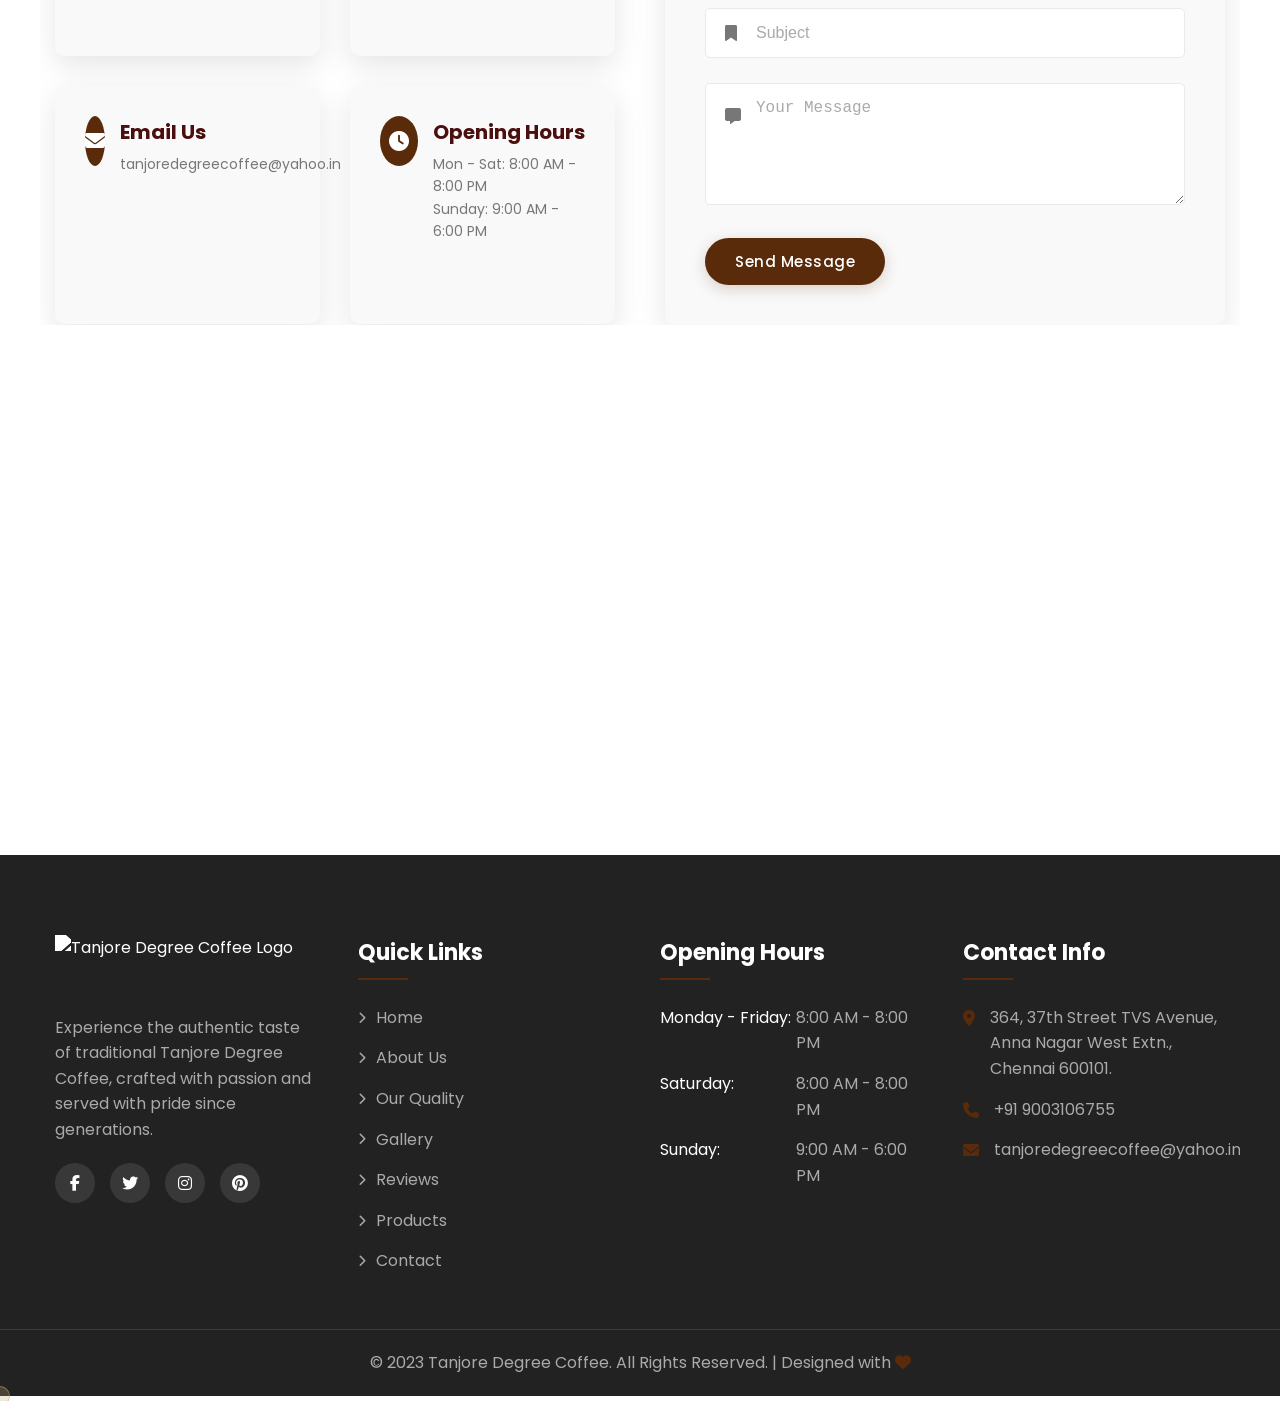
==== commit e396a8f2: "Add files via upload" ====
--- a/index.html
+++ b/index.html
@@ -1,730 +1,817 @@
 <!DOCTYPE html>
 <html lang="en">
-  <head>
-    <meta charset="UTF-8" />
-    <meta name="viewport" content="width=device-width, initial-scale=1.0" />
-    <meta
-      name="description"
-      content="Official website of royal challengers banglore"
-    />
-    <title>royal challengers banglore - Official Website</title>
-
-    <!-- Favicon -->
-    <link
-      rel="icon"
-      type="image/png"
-      sizes="32x32"
-      href="https://cdn.freelogovectors.net/wp-content/uploads/2023/05/royal-challengers-bangalore-logo-freelogovectors.net_.png"
-    />
-    <link
-      rel="icon"
-      type="image/png"
-      sizes="16x16"
-      href="https://cdn.freelogovectors.net/wp-content/uploads/2023/05/royal-challengers-bangalore-logo-freelogovectors.net_.png"
-    />
-    <link
-      rel="apple-touch-icon"
-      sizes="180x180"
-      href="https://cdn.freelogovectors.net/wp-content/uploads/2023/05/royal-challengers-bangalore-logo-freelogovectors.net_.png"
-    />
-    <link rel="manifest" href="site.webmanifest" />
-
-    <!-- External CSS -->
-    <script src="https://cdn.tailwindcss.com"></script>
-    <link
-      rel="stylesheet"
-      href="https://cdnjs.cloudflare.com/ajax/libs/font-awesome/6.0.0/css/all.min.css"
-    />
-
-    <!-- Custom CSS -->
+<head>
+    <meta charset="UTF-8">
+    <meta name="viewport" content="width=device-width, initial-scale=1.0, maximum-scale=1.0, user-scalable=no, viewport-fit=cover, shrink-to-fit=no">
+    <meta name="apple-mobile-web-app-capable" content="yes">
+    <meta name="apple-mobile-web-app-status-bar-style" content="black-translucent">
+    <meta name="format-detection" content="telephone=no">
+    <title>Tanjore Degree Coffee - Premium Coffee Experience</title>
+    <!-- Preload critical banner images -->
+    <link rel="preload" as="image" href="images/banner-img.jpg">
+    <link rel="preload" as="image" href="images/Banner-img 3.png">
+    <link rel="preload" as="image" href="images/Banner-img 1.png">
+    <link rel="preload" as="image" href="images/Banner-img 4.jpeg">
+    <link rel="stylesheet" href="styles.css">
+    <link rel="preconnect" href="https://fonts.googleapis.com">
+    <link rel="preconnect" href="https://fonts.gstatic.com" crossorigin>
+    <link href="https://fonts.googleapis.com/css2?family=Playfair+Display:wght@400;500;600;700&family=Poppins:wght@300;400;500;600;700&display=swap" rel="stylesheet">
+    <link rel="stylesheet" href="https://cdnjs.cloudflare.com/ajax/libs/font-awesome/6.4.0/css/all.min.css">
     <style>
-      /* Color Variables */
-      :root {
-        --rcb-red: #FF4B4B;
-        --rcb-gold: #FFD700;
-        --rcb-light: #FFF5F5;
-        --rcb-accent: #FF8C42;
-        --rcb-dark: #2D2D2D;
-      }
-
-      /* Header Styles */
-      .header-gradient {
-        background: linear-gradient(135deg, var(--rcb-light) 0%, var(--rcb-red) 100%);
-        box-shadow: 0 4px 15px rgba(255, 75, 75, 0.15);
-        backdrop-filter: blur(10px);
-        -webkit-backdrop-filter: blur(10px);
-      }
-
-      .nav-link {
-        @apply text-rcb-dark font-bold relative px-4 py-2 rounded-full transition-all duration-300;
-        font-size: 0.95rem;
-        letter-spacing: 0.5px;
-      }
-
-      .nav-link:hover {
-        background: rgba(255, 75, 75, 0.1);
-        color: var(--rcb-red);
-        transform: translateY(-2px);
-      }
-
-      .nav-link.active {
-        background: var(--rcb-red);
-        color: white;
-      }
-
-      .team-name {
-        background: linear-gradient(45deg, var(--rcb-red), var(--rcb-accent));
-        -webkit-background-clip: text;
-        -webkit-text-fill-color: transparent;
-        font-size: 2rem;
-        font-weight: 800;
-        letter-spacing: -0.5px;
-        position: relative;
-      }
-
-      .team-name::after {
-        content: 'RCB';
-        position: absolute;
-        top: -8px;
-        right: -15px;
-        font-size: 0.8rem;
-        background: var(--rcb-gold);
-        color: var(--rcb-dark);
-        padding: 2px 8px;
-        border-radius: 12px;
-        -webkit-text-fill-color: var(--rcb-dark);
-      }
-
-      .header-actions {
-        @apply flex items-center gap-4;
-      }
-
-      .header-btn {
-        @apply p-2 rounded-full transition-all duration-300;
-        background: rgba(255, 75, 75, 0.1);
-        color: var(--rcb-dark);
-      }
-
-      .header-btn:hover {
-        background: var(--rcb-red);
-        color: white;
-        transform: rotate(15deg);
-      }
-
-      .mobile-menu-button {
-        @apply text-rcb-dark hover:text-rcb-red transition-colors duration-300;
-      }
-
-      /* Mobile Menu Styling */
-      .mobile-menu {
-        background: rgba(255, 255, 255, 0.95);
-        backdrop-filter: blur(10px);
-        -webkit-backdrop-filter: blur(10px);
-        border-radius: 20px;
-        margin-top: 1rem;
-        padding: 1rem;
-        box-shadow: 0 10px 25px rgba(0, 0, 0, 0.1);
-      }
-
-      /* Animations */
-      @keyframes fadeInUp {
-        from {
-          opacity: 0;
-          transform: translateY(20px);
+        .lazy-image {
+            opacity: 0;
+            transition: opacity 0.3s ease;
         }
-        to {
-          opacity: 1;
-          transform: translateY(0);
+        .lazy-image.loaded {
+            opacity: 1;
         }
-      }
-
-      @keyframes fadeIn {
-        from {
-          opacity: 0;
+        .image-placeholder {
+            background: linear-gradient(110deg, #ececec 30%, #f5f5f5 50%, #ececec 70%);
+            background-size: 200% 100%;
+            animation: shimmer 1.5s infinite linear;
+            border-radius: 5px;
         }
-        to {
-          opacity: 1;
+        @keyframes shimmer {
+            0% { background-position: 100% 0; }
+            100% { background-position: -100% 0; }
         }
-      }
-
-      /* Animation Classes */
-      .animate-fade-in-up {
-        animation: fadeInUp 1s ease-out forwards;
-      }
-
-      .animate-fade-in {
-        animation: fadeIn 1s ease-out forwards;
-      }
-
-      .delay-200 {
-        animation-delay: 200ms;
-      }
-      .delay-400 {
-        animation-delay: 400ms;
-      }
-
-      /* Component Classes */
-      .card {
-        @apply bg-white rounded-lg shadow-lg p-6 transform hover:scale-105 transition duration-300;
-        border: 1px solid rgba(255, 23, 68, 0.1);
-      }
-
-      .card:hover {
-        box-shadow: 0 10px 30px rgba(255, 23, 68, 0.15);
-      }
-
-      .section-title {
-        @apply text-xl font-bold text-blue-900 mb-4;
-        text-align: center;
-        bold: true;
-      }
-
-      .sponsor-card {
-        @apply flex flex-col items-center justify-center;
-      }
-
-      .sponsor-image {
-        @apply h-16 object-contain filter hover:brightness-110 transition;
-      }
-
-      .sponsor-image-small {
-        @apply h-12 object-contain filter hover:brightness-110 transition;
-      }
-
-      /* Add new animations */
-      @keyframes kohliCelebration {
-        0% {
-          transform: scale(1);
+        
+        /* Critical fixes for iOS */
+        * {
+            -webkit-tap-highlight-color: transparent;
         }
-        50% {
-          transform: scale(1.1) rotate(5deg);
+        body, button, a, input {
+            touch-action: manipulation;
         }
-        100% {
-          transform: scale(1);
+        @supports (-webkit-touch-callout: none) {
+            html, body {
+                height: -webkit-fill-available;
+            }
+            .banner-slider {
+                height: calc(100vh - 80px);
+                height: calc(var(--app-height, 100vh) - 80px);
+            }
         }
-      }
-
-      .kohli-animate {
-        animation: kohliCelebration 2s infinite;
-        filter: drop-shadow(0 0 10px rgba(255, 23, 68, 0.3));
-      }
-
-      .anthem-player {
-        background: linear-gradient(135deg, #1a1a1a 0%, #cc0000 100%);
-        border-radius: 15px;
-        padding: 2rem;
-        box-shadow: 0 10px 30px rgba(204, 0, 0, 0.3);
-      }
-
-      .fire-text {
-        background: linear-gradient(45deg, #ff4d4d, #ffb84d);
-        -webkit-background-clip: text;
-        -webkit-text-fill-color: transparent;
-        animation: fireAnimation 2s infinite;
-      }
-
-      @keyframes fireAnimation {
-        0% {
-          filter: hue-rotate(0deg);
-        }
-        100% {
-          filter: hue-rotate(360deg);
-        }
-      }
     </style>
-  </head>
-  <body class="bg-gray-100">
-    <!-- Header -->
-    <header class="header-gradient fixed w-full top-0 z-50">
-      <nav class="container mx-auto px-4 py-3">
-        <div class="flex items-center justify-between">
-          <div class="flex items-center gap-4">
-            <img
-              src="https://cdn.freelogovectors.net/wp-content/uploads/2023/05/royal-challengers-bangalore-logo-freelogovectors.net_.png"
-              alt="RCB Logo"
-              class="h-16 transform hover:scale-110 transition-transform duration-300"
-            />
-            <h1 class="team-name">Royal Challengers</h1>
-          </div>
-          
-          <div class="hidden md:flex items-center gap-6">
-            <a href="index.html" class="nav-link active">HOME</a>
-            <a href="players.html" class="nav-link">PLAYERS</a>
-            <a href="news.html" class="nav-link">NEWS</a>
-            <a href="schedule.html" class="nav-link">SCHEDULE</a>
-            <a href="statistics.html" class="nav-link">STATS</a>
-            <a href="fanzone.html" class="nav-link">FAN ZONE</a>
-          </div>
-
-          <div class="header-actions">
-            <button class="header-btn" aria-label="Search">
-              <i class="fas fa-search"></i>
-            </button>
-            <button class="header-btn" aria-label="Theme">
-              <i class="fas fa-moon"></i>
-            </button>
-            <button class="header-btn" aria-label="Notifications">
-              <i class="fas fa-bell"></i>
-            </button>
-            <button class="mobile-menu-button md:hidden">
-              <i class="fas fa-bars text-2xl"></i>
-            </button>
-          </div>
-        </div>
-
-        <!-- Mobile Menu -->
-        <div class="md:hidden hidden mobile-menu" id="mobile-menu">
-          <div class="flex flex-col space-y-3">
-            <a href="index.html" class="nav-link active">HOME</a>
-            <a href="players.html" class="nav-link">PLAYERS</a>
-            <a href="news.html" class="nav-link">NEWS</a>
-            <a href="schedule.html" class="nav-link">SCHEDULE</a>
-            <a href="statistics.html" class="nav-link">STATS</a>
-            <a href="fanzone.html" class="nav-link">FAN ZONE</a>
-          </div>
-        </div>
-      </nav>
+</head>
+<body>
+    <div class="coffee-animation">
+        <div class="coffee-cup">
+            <div class="steam">
+                <span></span>
+                <span></span>
+                <span></span>
+            </div>
+        </div>
+    </div>
+    
+    <header>
+        <div class="container">
+            <div class="header-inner">
+                <div class="logo">
+                    <img src="images/Org.png" alt="Tanjore Degree Coffee Logo">
+                </div>
+                <button class="mobile-menu-btn" aria-label="Toggle Menu" aria-expanded="false">
+                    <span></span>
+                    <span></span>
+                    <span></span>
+                </button>
+                <nav aria-hidden="true">
+                    <ul>
+                        <li><a href="#home">Home</a></li>
+                        <li><a href="#about">About</a></li>
+                        <li><a href="#best-quality">Our Quality</a></li>
+                        <li><a href="#gallery">Gallery</a></li>
+                        <li><a href="#reviews">Reviews</a></li>
+                        <li><a href="#products">Products</a></li>
+                        <li><a href="#contact" class="nav-cta">Contact</a></li>
+                    </ul>
+                </nav>
+                <div class="header-actions">
+                    <button id="theme-toggle" aria-label="Toggle Dark Mode">
+                        <i class="fas fa-moon"></i>
+                    </button>
+                    <button id="search-toggle" aria-label="Search">
+                        <i class="fas fa-search"></i>
+                    </button>
+                </div>
+            </div>
+        </div>
+        <div class="search-container">
+            <div class="container">
+                <form id="search-form">
+                    <input type="text" id="search-input" placeholder="Search for coffee, products, or information...">
+                    <button type="submit" aria-label="Submit Search">
+                        <i class="fas fa-search"></i>
+                    </button>
+                    <button type="button" id="search-close" aria-label="Close Search">
+                        <i class="fas fa-times"></i>
+                    </button>
+                </form>
+            </div>
+        </div>
     </header>
 
-    <main>
-      <!-- Hero Section -->
-      <section
-        class="bg-gradient-to-br from-rcb-light to-rcb-red text-rcb-dark py-32 mt-24"
-        role="banner"
-      >
-        <div class="container mx-auto px-4 text-center">
-          <div class="mb-8">
-            <img
-              src="https://resources.platform.iplt20.com/photo-resources/2024/02/20/3c7cd41d-3a2a-4a2a-b50c-8a8a5f5b0a7b/Virat-Kohli-RCB.jpg?width=390&height=438"
-              alt="Virat Kohli"
-              class="w-48 h-48 mx-auto rounded-full kohli-animate mb-4 object-cover"
-            />
-          </div>
-          <h1 class="text-6xl font-bold mb-4 animate-fade-in-up fire-text">
-            WELCOME TO KOHLI'S EMPIRE
-          </h1>
-          <p class="text-2xl mb-8 animate-fade-in-up delay-200">
-            EE SALA CUP NAMDE 🏆
-          </p>
-          <div class="flex justify-center gap-4">
-            <button
-              class="bg-red-600 text-white px-8 py-3 rounded-full font-bold hover:bg-red-700 transform hover:scale-105 transition"
-            >
-              Buy Tickets
-            </button>
-            <button
-              class="bg-white text-red-600 px-8 py-3 rounded-full font-bold hover:bg-gray-100 transform hover:scale-105 transition"
-            >
-              Join Fan Club
-            </button>
-          </div>
-        </div>
-      </section>
-
-      <!-- RCB Anthem Section -->
-      <section class="py-16 bg-gray-900">
-        <div class="container mx-auto px-4">
-          <div class="anthem-player text-center">
-            <h2 class="text-4xl font-bold text-white mb-6">RCB ANTHEM</h2>
-            <div class="flex justify-center items-center space-x-4">
-              <button
-                class="bg-red-600 text-white p-4 rounded-full hover:bg-red-700 transform hover:scale-110 transition"
-              >
-                <i class="fas fa-play text-2xl"></i>
-              </button>
-              <div class="text-white text-xl font-bold">
-                Play Our Anthem - "RCB RCB" 🎵
-              </div>
-            </div>
-            <p class="text-gray-300 mt-4">
-              Join millions of fans in singing our iconic anthem!
-            </p>
-          </div>
-        </div>
-      </section>
-
-      <!-- Highlights Section -->
-      <section class="py-16" aria-labelledby="highlights-title">
-        <div class="container mx-auto px-4">
-          <h2 id="highlights-title" class="sr-only">Highlights</h2>
-          <div class="grid grid-cols-1 md:grid-cols-3 gap-8">
-            <!-- Next Match -->
-            <article class="card">
-              <h3 class="section-title text-rcb-red">Next Match</h3>
-              <div class="flex items-center justify-between">
-                <div class="text-center">
-                  <img
-                    src="https://cricketfor.com/wp-content/uploads/2023/03/eqtmn0fucaancyu-804484-1603180070-e1678566766248.jpg"
-                    alt="CSK"
-                    class="w-16 mx-auto"
-                    width="100"
-                    height="100"
-                  />
-                  <p class="mt-2 font-bold">RCB</p>
-                </div>
-                <div class="text-2xl font-bold text-gray-600">VS</div>
-                <div class="text-center">
-                  <img
-                    src="https://upload.wikimedia.org/wikipedia/en/thumb/c/cd/Mumbai_Indians_Logo.svg/100px-Mumbai_Indians_Logo.svg.png"
-                    alt="MI"
-                    class="w-16 mx-auto"
-                    width="100"
-                    height="100"
-                  />
-                  <p class="mt-2 font-bold">MI</p>
-                </div>
-              </div>
-              <div class="text-center mt-4">
-                <p class="text-gray-600">March 24, 2025 - 7:30 PM IST</p>
-                <p class="text-gray-600">MA Chidambaram Stadium</p>
-              </div>
-            </article>
-
-            <!-- Latest News -->
-            <article class="card">
-              <h3 class="section-title">Latest News</h3>
-              <img
-                src="./assets/images//sponsors/download.jpeg"
-                alt="CSK Metro Partnership"
-                class="w-full h-48 object-cover rounded mb-4"
-              />
-              <h4 class="font-bold text-lg mb-2">
-                Qatar Airways as Tittle sponsor of RCB
-              </h4>
-              <p class="text-gray-600 text-sm mb-4">
-                RCB have announced a special partnership with Qatar airways for
-                the TATA IPL 2025 season. This collaboration aims to enhance fan
-                experience by providing seamless transportation to and from
-                match venues.
-              </p>
-              <a
-                href="news.html"
-                class="text-blue-900 font-bold mt-4 inline-block hover:text-blue-700"
-                >Read More →</a
-              >
-            </article>
-
-            <!-- Quick Stats -->
-            <article class="card">
-              <h3 class="section-title">Quick Stats</h3>
-              <div class="space-y-4">
-                <div class="flex justify-between items-center">
-                  <span class="text-gray-600">Virat Kohli Runs</span>
-                  <span class="font-bold text-red-600">7263 🏏</span>
-                </div>
-                <div class="flex justify-between items-center">
-                  <span class="text-gray-600">Team Win Rate</span>
-                  <span class="font-bold text-red-600">59.8% 📈</span>
-                </div>
-                <div class="flex justify-between items-center">
-                  <span class="text-gray-600">Playoff Appearances</span>
-                  <span class="font-bold text-red-600">9 🎯</span>
-                </div>
-                <div class="flex justify-between items-center">
-                  <span class="text-gray-600">Highest Score</span>
-                  <span class="font-bold text-red-600">263/5 🔥</span>
-                </div>
-                <a
-                  href="statistics.html"
-                  class="text-red-600 font-bold mt-4 inline-block hover:text-red-700"
-                  >View All Stats →</a
-                >
-              </div>
-            </article>
-          </div>
-        </div>
-      </section>
-
-      <!-- Quick Links Section -->
-      <section class="py-16 bg-gray-50" aria-labelledby="quick-links-title">
-        <div class="container mx-auto px-4">
-          <h2 id="quick-links-title" class="sr-only">Quick Links</h2>
-          <div class="grid grid-cols-1 md:grid-cols-2 lg:grid-cols-3 gap-8">
-            <a href="players.html" class="group">
-              <div class="card">
-                <i
-                  class="fas fa-users text-4xl text-blue-900 mb-4"
-                  aria-hidden="true"
-                ></i>
-                <h3 class="text-xl font-bold text-blue-900">
-                  Meet Our Players
-                </h3>
-                <p class="text-gray-600 mt-2">
-                  Get to know the champions who make RCB special
-                </p>
-              </div>
-            </a>
-            <a href="schedule.html" class="group">
-              <div class="card">
-                <i
-                  class="fas fa-calendar text-4xl text-blue-900 mb-4"
-                  aria-hidden="true"
-                ></i>
-                <h3 class="text-xl font-bold text-blue-900">Match Schedule</h3>
-                <p class="text-gray-600 mt-2">
-                  Plan your match days with our complete schedule
-                </p>
-              </div>
-            </a>
-            <a href="fanzone.html" class="group">
-              <div class="card">
-                <i
-                  class="fas fa-heart text-4xl text-blue-900 mb-4"
-                  aria-hidden="true"
-                ></i>
-                <h3 class="text-xl font-bold text-blue-900">Fan Zone</h3>
-                <p class="text-gray-600 mt-2">
-                  Join the conversation and test your RCB knowledge
-                </p>
-              </div>
-            </a>
-          </div>
-        </div>
-      </section>
-
-      <!-- Sponsors Section -->
-      <section class="py-12 bg-white" aria-labelledby="sponsors-title">
-        <div class="container mx-auto px-4">
-          <header class="text-center mb-8">
-            <h2
-              id="sponsors-title"
-              class="text-2xl md:text-3xl font-bold text-blue-900"
-            >
-              Our Valued Sponsors
-            </h2>
-            <p class="text-sm text-gray-600 mt-2">
-              Proud partners who support our journey to excellence
-            </p>
-          </header>
-
-          <!-- Principal Sponsors -->
-          <div class="mb-12">
-            <h3
-              class="text-lg md:text-xl font-semibold text-center text-gray-700 mb-6"
-            >
-              Principal Sponsors
-            </h3>
-            <div
-              class="grid grid-cols-1 sm:grid-cols-2 md:grid-cols-3 gap-6 items-center justify-items-center"
-            >
-              <div class="w-full max-w-xs">
-                <div
-                  class="relative overflow-hidden rounded-lg p-4 bg-white shadow-md transition duration-300 hover:shadow-lg"
-                >
-                  <img
-                    src="assets/images/sponsors/Qatar-Airways-Logo-2006-present.jpg"
-                    alt="The India Cements Ltd Logo"
-                    class="h-20 w-auto mx-auto object-contain"
-                  />
-                </div>
-              </div>
-              <div class="w-full max-w-xs">
-                <div
-                  class="relative overflow-hidden rounded-lg p-4 bg-white shadow-md transition duration-300 hover:shadow-lg"
-                >
-                  <img
-                    src="assets/images/sponsors/delhivery-logo.jpg"
-                    alt="Gulf Oil Logo"
-                    class="h-20 w-auto mx-auto object-contain"
-                  />
-                </div>
-              </div>
-              <div class="w-full max-w-xs">
-                <div
-                  class="relative overflow-hidden rounded-lg p-4 bg-white shadow-md transition duration-300 hover:shadow-lg"
-                >
-                  <img
-                    src="assets/images/sponsors/Puma-Logo.png"
-                    alt="SNJ Distilleries Logo"
-                    class="h-20 w-auto mx-auto object-contain"
-                  />
-                </div>
-              </div>
-            </div>
-          </div>
-
-          <!-- Official Partners -->
-          <div>
-            <h3
-              class="text-lg md:text-xl font-semibold text-center text-gray-700 mb-6"
-            >
-              Official Partners
-            </h3>
-            <div
-              class="grid grid-cols-2 sm:grid-cols-3 md:grid-cols-4 lg:grid-cols-5 gap-4 items-center justify-items-center"
-            >
-              <div class="w-full max-w-[200px]">
-                <div
-                  class="relative overflow-hidden rounded-lg p-3 bg-white shadow-md transition duration-300 hover:shadow-lg"
-                >
-                  <img
-                    src="assets/images/sponsors/sp4.png"
-                    alt="Nippon Paint Logo"
-                    class="h-16 w-auto mx-auto object-contain"
-                  />
-                </div>
-              </div>
-              <div class="w-full max-w-[200px]">
-                <div
-                  class="relative overflow-hidden rounded-lg p-3 bg-white shadow-md transition duration-300 hover:shadow-lg"
-                >
-                  <img
-                    src="assets/images/sponsors/sp5.png"
-                    alt="Britannia Logo"
-                    class="h-16 w-auto mx-auto object-contain"
-                  />
-                </div>
-              </div>
-              <div class="w-full max-w-[200px]">
-                <div
-                  class="relative overflow-hidden rounded-lg p-3 bg-white shadow-md transition duration-300 hover:shadow-lg"
-                >
-                  <img
-                    src="assets/images/sponsors/sp6.png"
-                    alt="Jio Logo"
-                    class="h-16 w-auto mx-auto object-contain"
-                  />
-                </div>
-              </div>
-              <div class="w-full max-w-[200px]">
-                <div
-                  class="relative overflow-hidden rounded-lg p-3 bg-white shadow-md transition duration-300 hover:shadow-lg"
-                >
-                  <img
-                    src="assets/images/sponsors/sp7.jpeg"
-                    alt="Groww Logo"
-                    class="h-16 w-auto mx-auto object-contain"
-                  />
-                </div>
-              </div>
-              <div class="w-full max-w-[200px]">
-                <div
-                  class="relative overflow-hidden rounded-lg p-3 bg-white shadow-md transition duration-300 hover:shadow-lg"
-                >
-                  <img
-                    src="assets/images/sponsors/sp8.png"
-                    alt="Partner Logo"
-                    class="h-16 w-auto mx-auto object-contain"
-                  />
-                </div>
-              </div>
-              <div class="w-full max-w-[200px]">
-                <div
-                  class="relative overflow-hidden rounded-lg p-3 bg-white shadow-md transition duration-300 hover:shadow-lg"
-                >
-                  <img
-                    src="assets/images/sponsors/sp9.png"
-                    alt="Partner Logo"
-                    class="h-16 w-auto mx-auto object-contain"
-                  />
-                </div>
-              </div>
-              <div class="w-full max-w-[200px]">
-                <div
-                  class="relative overflow-hidden rounded-lg p-3 bg-white shadow-md transition duration-300 hover:shadow-lg"
-                >
-                  <img
-                    src="assets/images/sponsors/sp10.png"
-                    alt="Partner Logo"
-                    class="h-16 w-auto mx-auto object-contain"
-                  />
-                </div>
-              </div>
-              <div class="w-full max-w-[200px]">
-                <div
-                  class="relative overflow-hidden rounded-lg p-3 bg-white shadow-md transition duration-300 hover:shadow-lg"
-                >
-                  <img
-                    src="assets/images/sponsors/sp11.png"
-                    alt="Partner Logo"
-                    class="h-16 w-auto mx-auto object-contain"
-                  />
-                </div>
-              </div>
-            </div>
-          </div>
-        </div>
-      </section>
-    </main>
-
-    <!-- Footer -->
-    <footer class="bg-rcb-black text-white py-8">
-      <div class="container mx-auto px-4">
-        <div class="grid grid-cols-1 md:grid-cols-4 gap-8">
-          <div>
-            <h3 class="text-xl font-bold mb-4">Contact Us</h3>
-            <p>Email: info@rcbipl.com</p>
-            <p>Phone: +91 44 2852 4500</p>
-          </div>
-          <div>
-            <h3 class="text-xl font-bold mb-4">Follow Us</h3>
-            <div class="flex space-x-4">
-              <a
-                href="https://x.com/RCBTweets/status/1646461197284421634"
-                class="hover:text-yellow-400"
-                aria-label="Follow us on Twitter"
-                target="_blank"
-                rel="noopener noreferrer"
-              >
-                <i class="fab fa-twitter" aria-hidden="true"></i>
-              </a>
-              <a
-                href="https://www.bing.com/ck/a?!&&p=16171309bf529f9d6f484247350e4adce2f7973c79c368ee3a177198bdb25a02JmltdHM9MTc0MjUxNTIwMA&ptn=3&ver=2&hsh=4&fclid=03ba9298-acbf-6a33-29d5-872eaddd6b84&psq=facebook+official+page+of+rcb&u=a1aHR0cHM6Ly93d3cuZmFjZWJvb2suY29tL1JveWFsQ2hhbGxlbmdlcnNCYW5nYWxvcmUv&ntb=1"
-                class="hover:text-yellow-400"
-                aria-label="Follow us on Facebook"
-                target="_blank"
-                rel="noopener noreferrer"
-              >
-                <i class="fab fa-facebook" aria-hidden="true"></i>
-              </a>
-              <a
-                href="https://www.bing.com/ck/a?!&&p=88300faa2730fa27ea09b3bb0bff3fab115afec1aafe4791071beeb31767db63JmltdHM9MTc0MjUxNTIwMA&ptn=3&ver=2&hsh=4&fclid=03ba9298-acbf-6a33-29d5-872eaddd6b84&psq=official+page+of+rcb+instagram&u=a1aHR0cHM6Ly93d3cuaW5zdGFncmFtLmNvbS9yb3lhbGNoYWxsZW5nZXJzLmJlbmdhbHVydS8&ntb=1"
-                class="hover:text-yellow-400"
-                aria-label="Follow us on Instagram"
-                target="_blank"
-                rel="noopener noreferrer"
-              >
-                <i class="fab fa-instagram" aria-hidden="true"></i>
-              </a>
-            </div>
-          </div>
-          <div>
-            <h3 class="text-xl font-bold mb-4">Quick Links</h3>
-            <ul class="space-y-2">
-              <li><a href="#" class="hover:text-yellow-400">About Us</a></li>
-              <li><a href="#" class="hover:text-yellow-400">Careers</a></li>
-              <li>
-                <a href="#" class="hover:text-yellow-400">Privacy Policy</a>
-              </li>
-            </ul>
-          </div>
-          <div>
-            <h3 class="text-xl font-bold mb-4">Newsletter</h3>
-            <form class="flex" role="search">
-              <label for="email" class="sr-only">Email address</label>
-              <input
-                type="email"
-                id="email"
-                placeholder="Enter your email"
-                class="p-2 rounded-l text-black"
-                required
-              />
-              <button
-                type="submit"
-                class="bg-yellow-400 text-blue-900 px-4 rounded-r font-bold hover:bg-yellow-500 transition"
-              >
-                Subscribe
-              </button>
-            </form>
-          </div>
-        </div>
-        <div class="text-center mt-8 pt-8 border-t border-blue-800">
-          <p>&copy; 2025 rcb. All rights reserved.</p>
-        </div>
-      </div>
+    <section id="home" class="banner">
+        <div class="banner-slider">
+            <div class="slide active">
+                <img src="images\banner-img.jpg" alt="Tanjore Degree Coffee">
+                <div class="overlay"></div>
+                <div class="banner-content">
+                    <h1>Experience The Finest Coffee In Town</h1>
+                    <p>Savor the authentic taste of traditional South Indian coffee prepared with precision and passion</p>
+                    <a href="#about" class="btn primary-btn">Learn More</a>
+                </div>
+            </div>
+            <div class="slide">
+                <img src="images/Banner-img 3.png" alt="Coffee Experience">
+                <div class="overlay"></div>
+                <div class="banner-content">
+                    <h1>Crafted With Passion & Tradition</h1>
+                    <p>Our unique brewing method preserves the rich heritage of Tamil Nadu's coffee culture</p>
+                    <a href="#contact" class="btn primary-btn">Visit Us</a>
+                </div>
+            </div>
+            <div class="slide">
+                <img src="images/Banner-img 1.png" alt="Premium Coffee">
+                <div class="overlay"></div>
+                <div class="banner-content">
+                    <h1>Premium Beans, Perfect Brews</h1>
+                    <p>Every cup tells a story of quality, craftsmanship and the rich coffee heritage of South India</p>
+                    <a href="#gallery" class="btn primary-btn">View Gallery</a>
+                </div>
+            </div>
+            <div class="slide">
+                <img src="images/Banner-img 4.jpeg" alt="Banner Image 4">
+                <div class="overlay"></div>
+                <div class="banner-content">
+                    <h1>A Perfect Blend of<br><span>Tradition & Taste</span></h1>
+                    <p>Experience coffee the way it was meant to be</p>
+                    <a href="#contact" class="btn primary-btn">Visit Us Today</a>
+                </div>
+            </div>
+        </div>
+        <div class="slider-controls">
+            <button id="prev-btn"><i class="fas fa-chevron-left"></i></button>
+            <button id="next-btn"><i class="fas fa-chevron-right"></i></button>
+        </div>
+        <div class="slider-dots">
+            <span class="dot active" data-index="0"></span>
+            <span class="dot" data-index="1"></span>
+            <span class="dot" data-index="2"></span>
+            <span class="dot" data-index="3"></span>
+        </div>
+    </section>
+
+    <section id="about" class="about">
+        <div class="container">
+            <div class="section-header">
+                <span class="subtitle">Our Story</span>
+                <h2 class="section-title">About Tanjore Degree Coffee</h2>
+                <div class="title-design">
+                    <span></span>
+                    <span></span>
+                </div>
+            </div>
+            <div class="about-content">
+                <div class="about-img">
+                    <div class="image-placeholder" style="width: 100%; height: 400px;"></div>
+                    <img src="images/About us img.png" alt="About Us Image" class="lazy-image" data-src="images/About us img.png">
+                    <div class="img-decoration"></div>
+                </div>
+                <div class="about-text">
+                    <h3>Welcome to Tanjore</h3>
+                    <p>In January 22, 2013, Shri C. Saminathan, with over 35 years of experience in the FMCG industry, laid the foundation for his coffee decoction venture under the brand name 'TANJORE Degree Coffee'.</p>
+                    <p>For generations, Tanjore Degree Coffee has been synonymous with authentic, traditional coffee prepared with love and care. Our journey began with a simple mission: to bring the rich, aromatic experience of true South Indian coffee to coffee lovers everywhere.</p>
+                    <div class="about-features">
+                        <div class="feature">
+                            <div class="feature-icon">
+                                <i class="fas fa-coffee"></i>
+                            </div>
+                            <div class="feature-text">
+                                <h4>Authenticity</h4>
+                                <p>Our commitment to preserving the authentic taste and aroma of South Indian filter coffee sets us apart from the rest.</p>
+                            </div>
+                        </div>
+                        <div class="feature">
+                            <div class="feature-icon">
+                                <i class="fas fa-trophy"></i>
+                            </div>
+                            <div class="feature-text">
+                                <h4>Quality</h4>
+                                <p>From carefully selected beans to meticulous brewing techniques, we ensure superior coffee experience.</p>
+                            </div>
+                        </div>
+                    </div>
+                    <a href="#contact" class="btn secondary-btn">Visit Us Today</a>
+                </div>
+            </div>
+        </div>
+    </section>
+
+    <section id="best-quality" class="quality">
+        <div class="container">
+            <div class="section-header">
+                <span class="subtitle">Excellence in Every Cup</span>
+                <h2 class="section-title">Our Quality Promise</h2>
+                <div class="title-design">
+                    <span></span>
+                    <span></span>
+                </div>
+            </div>
+            <div class="quality-content">
+                <div class="quality-text">
+                    <h3>The Perfect Blend of Tradition & Quality</h3>
+                    <p>At Tanjore Degree Coffee, quality isn't just a promise—it's our heritage. We maintain the highest standards at every step of our process, from bean selection to the preparation of our signature coffee and rose milk.</p>
+                    <div class="quality-features">
+                        <div class="quality-feature">
+                            <div class="feature-number">01</div>
+                            <div class="feature-info">
+                                <h4>Premium Bean Selection</h4>
+                                <p>We source only the finest beans, ensuring rich flavor in every cup of our traditional Degree Coffee</p>
+                            </div>
+                        </div>
+                        <div class="quality-feature">
+                            <div class="feature-number">02</div>
+                            <div class="feature-info">
+                                <h4>Traditional Decoction Method</h4>
+                                <p>Our coffee decoction is prepared using authentic South Indian techniques perfected over generations</p>
+                            </div>
+                        </div>
+                        <div class="quality-feature">
+                            <div class="feature-number">03</div>
+                            <div class="feature-info">
+                                <h4>Signature Jayam Rose Milk</h4>
+                                <p>Our rose milk delivers a perfectly balanced sweet indulgence that complements our coffee offerings</p>
+                            </div>
+                        </div>
+                        <div class="quality-feature">
+                            <div class="feature-number">04</div>
+                            <div class="feature-info">
+                                <h4>Home Brewing Solutions</h4>
+                                <p>Our decoction makers allow you to enjoy authentic South Indian filter coffee at home</p>
+                            </div>
+                        </div>
+                    </div>
+                </div>
+                <div class="quality-img">
+                    <img src="images/Best Quality Img.png" alt="Best Quality Image">
+                    <div class="img-decoration"></div>
+                </div>
+            </div>
+        </div>
+    </section>
+
+    <section id="gallery" class="gallery">
+        <div class="container">
+            <div class="section-header">
+                <span class="subtitle">Our Visual Journey</span>
+                <h2 class="section-title">Coffee Gallery</h2>
+                <div class="title-design">
+                    <span></span>
+                    <span></span>
+                </div>
+            </div>
+            <div class="gallery-tabs">
+                <button class="tab-btn active" data-filter="all">All</button>
+                <button class="tab-btn" data-filter="coffee">Coffee</button>
+                <button class="tab-btn" data-filter="ambiance">Ambiance</button>
+                <button class="tab-btn" data-filter="experience">Experience</button>
+            </div>
+            <div class="gallery-grid">
+                <div class="gallery-item" data-category="coffee">
+                    <div class="gallery-item-inner">
+                        <img src="images/Gallery-img 1.png" alt="Gallery Image 1">
+                        <div class="overlay">
+                            <div class="overlay-content">
+                                <span class="category">Coffee</span>
+                                <h3>Traditional Brew</h3>
+                                <a href="images/Gallery-img 1.png" class="gallery-zoom"><i class="fas fa-search-plus"></i></a>
+                            </div>
+                        </div>
+                    </div>
+                </div>
+                <div class="gallery-item" data-category="ambiance">
+                    <div class="gallery-item-inner">
+                        <img src="images/Gallery-img 2.jpeg" alt="Gallery Image 2">
+                        <div class="overlay">
+                            <div class="overlay-content">
+                                <span class="category">Ambiance</span>
+                                <h3>Coffee Culture</h3>
+                                <a href="images/Gallery-img 2.jpeg" class="gallery-zoom"><i class="fas fa-search-plus"></i></a>
+                            </div>
+                        </div>
+                    </div>
+                </div>
+                <div class="gallery-item" data-category="experience">
+                    <div class="gallery-item-inner">
+                        <img src="images/Gallery-img 3.png" alt="Gallery Image 3">
+                        <div class="overlay">
+                            <div class="overlay-content">
+                                <span class="category">Experience</span>
+                                <h3>Artisan Coffee</h3>
+                                <a href="images/Gallery-img 3.png" class="gallery-zoom"><i class="fas fa-search-plus"></i></a>
+                            </div>
+                        </div>
+                    </div>
+                </div>
+                <div class="gallery-item" data-category="coffee">
+                    <div class="gallery-item-inner">
+                        <img src="images/Gallery-img 4.jpeg" alt="Gallery Image 4">
+                        <div class="overlay">
+                            <div class="overlay-content">
+                                <span class="category">Coffee</span>
+                                <h3>Premium Selection</h3>
+                                <a href="images/Gallery-img 4.jpeg" class="gallery-zoom"><i class="fas fa-search-plus"></i></a>
+                            </div>
+                        </div>
+                    </div>
+                </div>
+            </div>
+        </div>
+    </section>
+
+    <section id="reviews" class="reviews">
+        <div class="container">
+            <div class="section-header">
+                <span class="subtitle">What Our Customers Say</span>
+                <h2 class="section-title">Customer Reviews</h2>
+                <div class="title-design">
+                    <span></span>
+                    <span></span>
+                </div>
+            </div>
+            
+            <div class="reviews-wrapper">
+                <div class="reviews-slider">
+                    <div class="review-card">
+                        <div class="review-top">
+                            <div class="review-img">
+                                <div class="customer-emoji"><i class="fas fa-coffee"></i></div>
+                            </div>
+                            <div class="review-info">
+                                <h4>Rajesh</h4>
+                                <div class="rating">
+                                    <i class="fas fa-star"></i>
+                                    <i class="fas fa-star"></i>
+                                    <i class="fas fa-star"></i>
+                                    <i class="fas fa-star"></i>
+                                    <i class="fas fa-star"></i>
+                                </div>
+                            </div>
+                        </div>
+                        <div class="review-content">
+                            <p>"Indulging in rose milk and filter coffee at this quaint café was an absolute delight. The authentic taste, flavor, and smoothness take me back to my childhood visits to Tamil Nadu. Absolutely worth every penny!"</p>
+                            <div class="coffee-quote">
+                                <i class="fas fa-coffee"></i>
+                            </div>
+                        </div>
+                    </div>
+                    
+                    <div class="review-card">
+                        <div class="review-top">
+                            <div class="review-img">
+                                <div class="customer-emoji"><i class="fas fa-mug-hot"></i></div>
+                            </div>
+                            <div class="review-info">
+                                <h4>Priya</h4>
+                                <div class="rating">
+                                    <i class="fas fa-star"></i>
+                                    <i class="fas fa-star"></i>
+                                    <i class="fas fa-star"></i>
+                                    <i class="fas fa-star"></i>
+                                    <i class="fas fa-star-half-alt"></i>
+                                </div>
+                            </div>
+                        </div>
+                        <div class="review-content">
+                            <p>"I've been a fan of Jayam rose milk & coffee for years, and their decoction maker has truly been a game-changer for me. As someone who values both authenticity and convenience, I am able to brew authentic South Indian filter coffee at home."</p>
+                            <div class="coffee-quote">
+                                <i class="fas fa-coffee"></i>
+                            </div>
+                        </div>
+                    </div>
+                    
+                    <div class="review-card">
+                        <div class="review-top">
+                            <div class="review-img">
+                                <div class="customer-emoji"><i class="fas fa-leaf"></i></div>
+                            </div>
+                            <div class="review-info">
+                                <h4>Sunil Menon</h4>
+                                <div class="rating">
+                                    <i class="fas fa-star"></i>
+                                    <i class="fas fa-star"></i>
+                                    <i class="fas fa-star"></i>
+                                    <i class="fas fa-star"></i>
+                                    <i class="fas fa-star"></i>
+                                </div>
+                            </div>
+                        </div>
+                        <div class="review-content">
+                            <p>"I've been a regular for over a year now. The consistency in taste and quality is remarkable. Their degree coffee has the perfect balance of strength and sweetness. The rose milk is also exceptional - a must-try for anyone visiting!"</p>
+                            <div class="coffee-quote">
+                                <i class="fas fa-coffee"></i>
+                            </div>
+                        </div>
+                    </div>
+                </div>
+                
+                <div class="reviews-navigation">
+                    <button class="review-prev"><i class="fas fa-chevron-left"></i></button>
+                    <div class="review-dots">
+                        <span class="review-dot active"></span>
+                        <span class="review-dot"></span>
+                        <span class="review-dot"></span>
+                    </div>
+                    <button class="review-next"><i class="fas fa-chevron-right"></i></button>
+                </div>
+            </div>
+        </div>
+    </section>
+
+    <section id="products" class="products">
+        <div class="container">
+            <div class="section-header">
+                <span class="subtitle">Our Products</span>
+                <h2 class="section-title">Premium Coffee Selection</h2>
+                <div class="title-design">
+                    <span></span>
+                    <span></span>
+                </div>
+            </div>
+            
+            <div class="products-grid">
+                <div class="product-card">
+                    <div class="product-badge">Best Seller</div>
+                    <div class="product-img">
+                        <img src="images/p1.jpg" alt="Traditional Degree Coffee">
+                    </div>
+                    <div class="product-content">
+                        <h3>Traditional Degree Coffee</h3>
+                        <div class="product-rating">
+                            <i class="fas fa-star"></i>
+                            <i class="fas fa-star"></i>
+                            <i class="fas fa-star"></i>
+                            <i class="fas fa-star"></i>
+                            <i class="fas fa-star-half-alt"></i>
+                            <span>(42)</span>
+                        </div>
+                        <p>Our signature blend prepared using the traditional South Indian decoction method.</p>
+                        <div class="product-price">
+                            <span class="price">₹120</span>
+                            <span class="original-price">₹150</span>
+                        </div>
+                        <div class="product-actions">
+                            <button class="btn add-to-cart" data-product="Traditional Degree Coffee" data-price="120">
+                                <i class="fas fa-shopping-cart"></i> Add to Cart
+                            </button>
+                            <button class="btn product-favorite" aria-label="Add to Favorites">
+                                <i class="far fa-heart"></i>
+                            </button>
+                        </div>
+                    </div>
+                </div>
+                
+                <div class="product-card">
+                    <div class="product-img">
+                        <img src="images/p2.jpeg" alt="Premium Coffee Beans">
+                    </div>
+                    <div class="product-content">
+                        <h3>Premium Coffee Beans</h3>
+                        <div class="product-rating">
+                            <i class="fas fa-star"></i>
+                            <i class="fas fa-star"></i>
+                            <i class="fas fa-star"></i>
+                            <i class="fas fa-star"></i>
+                            <i class="fas fa-star"></i>
+                            <span>(38)</span>
+                        </div>
+                        <p>Freshly roasted premium coffee beans from the hills of Tamil Nadu. 250g pack.</p>
+                        <div class="product-price">
+                            <span class="price">₹350</span>
+                        </div>
+                        <div class="product-actions">
+                            <button class="btn add-to-cart" data-product="Premium Coffee Beans" data-price="350">
+                                <i class="fas fa-shopping-cart"></i> Add to Cart
+                            </button>
+                            <button class="btn product-favorite" aria-label="Add to Favorites">
+                                <i class="far fa-heart"></i>
+                            </button>
+                        </div>
+                    </div>
+                </div>
+                
+                <div class="product-card">
+                    <div class="product-badge">New</div>
+                    <div class="product-img">
+                        <img src="images/p3.jpeg" alt="Traditional Filter Set">
+                    </div>
+                    <div class="product-content">
+                        <h3>Traditional Filter Set</h3>
+                        <div class="product-rating">
+                            <i class="fas fa-star"></i>
+                            <i class="fas fa-star"></i>
+                            <i class="fas fa-star"></i>
+                            <i class="fas fa-star"></i>
+                            <i class="far fa-star"></i>
+                            <span>(27)</span>
+                        </div>
+                        <p>Authentic brass coffee filter for making traditional filter coffee at home.</p>
+                        <div class="product-price">
+                            <span class="price">₹750</span>
+                            <span class="original-price">₹900</span>
+                        </div>
+                        <div class="product-actions">
+                            <button class="btn add-to-cart" data-product="Traditional Filter Set" data-price="750">
+                                <i class="fas fa-shopping-cart"></i> Add to Cart
+                            </button>
+                            <button class="btn product-favorite" aria-label="Add to Favorites">
+                                <i class="far fa-heart"></i>
+                            </button>
+                        </div>
+                    </div>
+                </div>
+                
+                <div class="product-card">
+                    <div class="product-img">
+                        <img src="images/Gallery-img 1.png" alt="Specialty Coffee Gift Set">
+                    </div>
+                    <div class="product-content">
+                        <h3>Specialty Coffee Gift Set</h3>
+                        <div class="product-rating">
+                            <i class="fas fa-star"></i>
+                            <i class="fas fa-star"></i>
+                            <i class="fas fa-star"></i>
+                            <i class="fas fa-star"></i>
+                            <i class="fas fa-star-half-alt"></i>
+                            <span>(31)</span>
+                        </div>
+                        <p>Perfect gift set with premium coffee beans, traditional filter, and two brass tumblers.</p>
+                        <div class="product-price">
+                            <span class="price">₹1,450</span>
+                            <span class="original-price">₹1,800</span>
+                        </div>
+                        <div class="product-actions">
+                            <button class="btn add-to-cart" data-product="Specialty Coffee Gift Set" data-price="1450">
+                                <i class="fas fa-shopping-cart"></i> Add to Cart
+                            </button>
+                            <button class="btn product-favorite" aria-label="Add to Favorites">
+                                <i class="far fa-heart"></i>
+                            </button>
+                        </div>
+                    </div>
+                </div>
+                
+                <div class="product-card">
+                    <div class="product-badge">New</div>
+                    <div class="product-img">
+                        <img src="images/Banner-img 4.jpeg" alt="Jayam Rose Milk">
+                    </div>
+                    <div class="product-content">
+                        <h3>Jayam Rose Milk</h3>
+                        <div class="product-rating">
+                            <i class="fas fa-star"></i>
+                            <i class="fas fa-star"></i>
+                            <i class="fas fa-star"></i>
+                            <i class="fas fa-star"></i>
+                            <i class="fas fa-star"></i>
+                            <span>(33)</span>
+                        </div>
+                        <p>Our signature rose milk - a perfect balance of sweetness and rich flavor that complements our coffee offerings.</p>
+                        <div class="product-price">
+                            <span class="price">₹100</span>
+                            <span class="original-price">₹120</span>
+                        </div>
+                        <div class="product-actions">
+                            <button class="btn add-to-cart" data-product="Jayam Rose Milk" data-price="100">
+                                <i class="fas fa-shopping-cart"></i> Add to Cart
+                            </button>
+                            <button class="btn product-favorite" aria-label="Add to Favorites">
+                                <i class="far fa-heart"></i>
+                            </button>
+                        </div>
+                    </div>
+                </div>
+                <div class="product-card">
+                    <div class="product-badge">Best Seller</div>
+                    <div class="product-img">
+                        <img src="images/Gallery-img 3.png" alt="Home Decoction Maker">
+                    </div>
+                    <div class="product-content">
+                        <h3>Home Decoction Maker</h3>
+                        <div class="product-rating">
+                            <i class="fas fa-star"></i>
+                            <i class="fas fa-star"></i>
+                            <i class="fas fa-star"></i>
+                            <i class="fas fa-star"></i>
+                            <i class="fas fa-star-half-alt"></i>
+                            <span>(37)</span>
+                        </div>
+                        <p>Brew authentic South Indian filter coffee at home with our specialized decoction maker. Easy to use and durable.</p>
+                        <div class="product-price">
+                            <span class="price">₹850</span>
+                            <span class="original-price">₹950</span>
+                        </div>
+                        <div class="product-actions">
+                            <button class="btn add-to-cart" data-product="Home Decoction Maker" data-price="850">
+                                <i class="fas fa-shopping-cart"></i> Add to Cart
+                            </button>
+                            <button class="btn product-favorite" aria-label="Add to Favorites">
+                                <i class="far fa-heart"></i>
+                            </button>
+                        </div>
+                    </div>
+                </div>
+            </div>
+            
+            <div class="cart-summary">
+                <div class="cart-preview">
+                    <button id="cart-toggle">
+                        <i class="fas fa-shopping-cart"></i>
+                        <span class="cart-count">0</span>
+                    </button>
+                    <div class="cart-dropdown">
+                        <h3>Your Cart</h3>
+                        <div class="cart-items"></div>
+                        <div class="cart-total">
+                            <span>Total:</span>
+                            <span class="total-amount">₹0</span>
+                        </div>
+                        <div class="cart-actions">
+                            <button class="btn secondary-btn clear-cart">Clear Cart</button>
+                            <button class="btn primary-btn checkout-btn">Checkout</button>
+                        </div>
+                    </div>
+                </div>
+            </div>
+        </div>
+    </section>
+
+    <section id="contact" class="contact">
+        <div class="container">
+            <div class="section-header">
+                <span class="subtitle">Get In Touch</span>
+                <h2 class="section-title">Contact Us</h2>
+                <div class="title-design">
+                    <span></span>
+                    <span></span>
+                </div>
+            </div>
+            <div class="contact-content">
+                <div class="contact-info">
+                    <div class="info-card">
+                        <div class="info-icon">
+                            <i class="fas fa-map-marker-alt"></i>
+                        </div>
+                        <div class="info-details">
+                            <h3>Visit Us</h3>
+                            <p>364, 37th Street TVS Avenue, Anna Nagar West Extn., Chennai 600101.</p>
+                        </div>
+                    </div>
+                    <div class="info-card">
+                        <div class="info-icon">
+                            <i class="fas fa-phone"></i>
+                        </div>
+                        <div class="info-details">
+                            <h3>Call Us</h3>
+                            <p>+91 9003106755</p>
+                        </div>
+                    </div>
+                    <div class="info-card">
+                        <div class="info-icon">
+                            <i class="fas fa-envelope"></i>
+                        </div>
+                        <div class="info-details">
+                            <h3>Email Us</h3>
+                            <p>tanjoredegreecoffee@yahoo.in</p>
+                        </div>
+                    </div>
+                    <div class="info-card">
+                        <div class="info-icon">
+                            <i class="fas fa-clock"></i>
+                        </div>
+                        <div class="info-details">
+                            <h3>Opening Hours</h3>
+                            <p>Mon - Sat: 8:00 AM - 8:00 PM<br>Sunday: 9:00 AM - 6:00 PM</p>
+                        </div>
+                    </div>
+                </div>
+                <div class="contact-form-container">
+                    <form id="contactForm">
+                        <div class="form-group">
+                            <input type="text" id="name" name="name" placeholder="Your Name" required>
+                            <i class="fas fa-user"></i>
+                        </div>
+                        <div class="form-group">
+                            <input type="email" id="email" name="email" placeholder="Your Email" required>
+                            <i class="fas fa-envelope"></i>
+                        </div>
+                        <div class="form-group">
+                            <input type="text" id="subject" name="subject" placeholder="Subject">
+                            <i class="fas fa-bookmark"></i>
+                        </div>
+                        <div class="form-group">
+                            <textarea id="message" name="message" rows="5" placeholder="Your Message" required></textarea>
+                            <i class="fas fa-comment-alt"></i>
+                        </div>
+                        <button type="submit" class="btn primary-btn">Send Message</button>
+                    </form>
+                </div>
+            </div>
+        </div>
+    </section>
+
+    <div class="map-section">
+        <iframe src="https://www.google.com/maps/embed?pb=!1m18!1m12!1m3!1d3886.3735882105213!2d80.1943!3d13.087!2m3!1f0!2f0!3f0!3m2!1i1024!2i768!4f13.1!3m3!1m2!1s0x3a5264078822cdf9%3A0xda8b538dd1623894!2s37th%20St%2C%20Anna%20Nagar%2C%20Chennai%2C%20Tamil%20Nadu%20600040!5e0!3m2!1sen!2sin!4v1679482692272!5m2!1sen!2sin" width="100%" height="450" style="border:0;" allowfullscreen="" loading="lazy" referrerpolicy="no-referrer-when-downgrade"></iframe>
+    </div>
+
+    <footer>
+        <div class="footer-top">
+            <div class="container">
+                <div class="footer-content">
+                    <div class="footer-about">
+                        <div class="footer-logo">
+                            <img src="images/Org authentic img.png" alt="Tanjore Degree Coffee Logo">
+                        </div>
+                        <p>Experience the authentic taste of traditional Tanjore Degree Coffee, crafted with passion and served with pride since generations.</p>
+                        <div class="footer-social">
+                            <a href="#" class="social-icon"><i class="fab fa-facebook-f"></i></a>
+                            <a href="#" class="social-icon"><i class="fab fa-twitter"></i></a>
+                            <a href="#" class="social-icon"><i class="fab fa-instagram"></i></a>
+                            <a href="#" class="social-icon"><i class="fab fa-pinterest"></i></a>
+                        </div>
+                    </div>
+                    <div class="footer-links">
+                        <h3>Quick Links</h3>
+                        <ul>
+                            <li><a href="#home"><i class="fas fa-chevron-right"></i> Home</a></li>
+                            <li><a href="#about"><i class="fas fa-chevron-right"></i> About Us</a></li>
+                            <li><a href="#best-quality"><i class="fas fa-chevron-right"></i> Our Quality</a></li>
+                            <li><a href="#gallery"><i class="fas fa-chevron-right"></i> Gallery</a></li>
+                            <li><a href="#reviews"><i class="fas fa-chevron-right"></i> Reviews</a></li>
+                            <li><a href="#products"><i class="fas fa-chevron-right"></i> Products</a></li>
+                            <li><a href="#contact"><i class="fas fa-chevron-right"></i> Contact</a></li>
+                        </ul>
+                    </div>
+                    <div class="footer-hours">
+                        <h3>Opening Hours</h3>
+                        <ul class="hours-list">
+                            <li><span>Monday - Friday:</span> <span>8:00 AM - 8:00 PM</span></li>
+                            <li><span>Saturday:</span> <span>8:00 AM - 8:00 PM</span></li>
+                            <li><span>Sunday:</span> <span>9:00 AM - 6:00 PM</span></li>
+                        </ul>
+                    </div>
+                    <div class="footer-contact">
+                        <h3>Contact Info</h3>
+                        <ul class="contact-list">
+                            <li>
+                                <i class="fas fa-map-marker-alt"></i>
+                                <span>364, 37th Street TVS Avenue, Anna Nagar West Extn., Chennai 600101.</span>
+                            </li>
+                            <li>
+                                <i class="fas fa-phone"></i>
+                                <span>+91 9003106755</span>
+                            </li>
+                            <li>
+                                <i class="fas fa-envelope"></i>
+                                <span>tanjoredegreecoffee@yahoo.in</span>
+                            </li>
+                        </ul>
+                    </div>
+                </div>
+            </div>
+        </div>
+        <div class="footer-bottom">
+            <div class="container">
+                <p>&copy; 2023 Tanjore Degree Coffee. All Rights Reserved. | Designed with <i class="fas fa-heart"></i></p>
+            </div>
+        </div>
     </footer>
 
-    <!-- Scripts -->
-    <script src="script.js" defer></script>
-  </body>
-</html>
+    <a href="#home" class="back-to-top"><i class="fas fa-arrow-up"></i></a>
+
+    <div class="quick-actions">
+        <button class="quick-action" id="share-btn" aria-label="Share">
+            <i class="fas fa-share-alt"></i>
+        </button>
+        <button class="quick-action" id="menu-btn" aria-label="Menu">
+            <i class="fas fa-th"></i>
+        </button>
+        <div class="quick-menu">
+            <a href="#home"><i class="fas fa-home"></i> Home</a>
+            <a href="#about"><i class="fas fa-info-circle"></i> About</a>
+            <a href="#gallery"><i class="fas fa-images"></i> Gallery</a>
+            <a href="#contact"><i class="fas fa-envelope"></i> Contact</a>
+        </div>
+        <div class="share-menu">
+            <a href="#" class="share-option" data-platform="facebook"><i class="fab fa-facebook-f"></i></a>
+            <a href="#" class="share-option" data-platform="twitter"><i class="fab fa-twitter"></i></a>
+            <a href="#" class="share-option" data-platform="whatsapp"><i class="fab fa-whatsapp"></i></a>
+            <a href="#" class="share-option" data-platform="email"><i class="fas fa-envelope"></i></a>
+        </div>
+    </div>
+
+    <script src="script.js"></script>
+</body>
+</html> 
--- a/styles.css
+++ b/styles.css
@@ -0,0 +1,2879 @@
+/* Reset and base styles */
+* {
+    margin: 0;
+    padding: 0;
+    box-sizing: border-box;
+    -webkit-tap-highlight-color: transparent; /* Remove tap highlight on iOS */
+}
+
+:root {
+    --primary-color: #5a2b0b;
+    --secondary-color: #8B4513;
+    --accent-color: #D2B48C;
+    --bg-light: #815b1b;
+    --text-dark: #4c0f0f;
+    --text-light: #777;
+    --transition: all 0.3s ease;
+    --shadow: 0 5px 15px rgba(0, 0, 0, 0.1);
+    --border-radius: 5px;
+    --white: #ffffff;
+    --black: #222222;
+    --gray-light: #f7f7f7;
+    --gray: #efefef;
+    --font-primary: 'Poppins', sans-serif;
+    --font-secondary: 'Playfair Display', serif;
+    --box-shadow: 0 10px 30px rgba(0, 0, 0, 0.1);
+    --bg-color: #fff;
+    --border-color: #eaeaea;
+    --text-color: #161515;
+    --bg-light: #f9f9f9;
+    --app-height: 100vh;
+    --header-bg-color: #333;
+    --header-hover-bg-color: #444;
+}
+
+header {
+    position: fixed;
+    top: 0;
+    left: 0;
+    width: 100%;
+    padding: 15px 0;
+    background: var(--header-bg-color);
+    z-index: 1000;
+    transition: var(--transition);
+    backdrop-filter: blur(5px);
+    -webkit-transform: translateZ(0);
+    -moz-transform: translateZ(0);
+    -ms-transform: translateZ(0);
+    -o-transform: translateZ(0);
+    transform: translateZ(0);
+    -webkit-backface-visibility: hidden;
+    -moz-backface-visibility: hidden;
+    -ms-backface-visibility: hidden;
+    backface-visibility: hidden;
+    -webkit-perspective: 1000;
+    -moz-perspective: 1000;
+    -ms-perspective: 1000;
+    perspective: 1000;
+}
+
+header:hover {
+    background: var(--header-hover-bg-color);
+}
+
+html {
+    scroll-behavior: smooth;
+    -webkit-text-size-adjust: 100%; /* Prevent font scaling on orientation change */
+    width: 100%;
+    height: 100%;
+    overflow-x: hidden;
+    max-width: 100vw;
+}
+
+body {
+    font-family: var(--font-primary);
+    line-height: 1.6;
+    color: var(--text-dark);
+    overflow-x: hidden;
+    background-color: var(--white);
+    min-height: 100vh;
+    min-height: var(--app-height);
+    -webkit-overflow-scrolling: touch;
+}
+
+a {
+    text-decoration: none;
+    color: var(--text-color);
+    transition: var(--transition);
+}
+
+ul {
+    list-style: none;
+}
+
+img {
+    max-width: 100%;
+    height: auto;
+    display: block; /* Prevent unexpected margins */
+}
+
+.container {
+    width: 100%;
+    max-width: 1200px;
+    margin: 0 auto;
+    padding: 0 15px;
+    overflow-x: hidden;
+}
+
+/* Section Headers */
+.section-header {
+    text-align: center;
+    margin-bottom: 50px;
+    position: relative;
+}
+
+.subtitle {
+    display: inline-block;
+    font-size: 14px;
+    font-weight: 500;
+    color: var(--primary-color);
+    letter-spacing: 1px;
+    text-transform: uppercase;
+    margin-bottom: 10px;
+    position: relative;
+}
+
+.section-title {
+    font-family: var(--font-secondary);
+    font-size: 36px;
+    font-weight: 700;
+    margin-bottom: 15px;
+    color: var(--black);
+    position: relative;
+}
+
+.title-design {
+    display: flex;
+    align-items: center;
+    justify-content: center;
+    gap: 5px;
+    margin-top: 15px;
+}
+
+.title-design span {
+    height: 2px;
+    background-color: var(--accent-color);
+}
+
+.title-design span:first-child {
+    width: 30px;
+}
+
+.title-design span:last-child {
+    width: 15px;
+}
+
+/* Buttons */
+.btn {
+    display: inline-flex;
+    align-items: center;
+    justify-content: center;
+    padding: 12px 30px;
+    border-radius: 30px;
+    font-weight: 500;
+    text-decoration: none;
+    transition: var(--transition);
+    position: relative;
+    overflow: hidden;
+    border: none;
+    cursor: pointer;
+    font-size: 15px;
+    letter-spacing: 0.5px;
+    font-family: var(--font-primary);
+}
+
+.primary-btn {
+    background: var(--primary-color);
+    color: var(--white);
+    box-shadow: 0 4px 15px rgba(90, 43, 11, 0.2);
+}
+
+.primary-btn:hover {
+    transform: translateY(-3px);
+    box-shadow: 0 8px 25px rgba(90, 43, 11, 0.3);
+}
+
+.secondary-btn {
+    background: transparent;
+    color: var(--primary-color);
+    border: 1px solid var(--primary-color);
+}
+
+.secondary-btn:hover {
+    background: var(--primary-color);
+    color: var(--white);
+    transform: translateY(-3px);
+}
+
+/* Header styles */
+header {
+    position: fixed;
+    top: 0;
+    left: 0;
+    width: 100%;
+    padding: 15px 0;
+    background: rgba(255, 255, 255, 0.95);
+    z-index: 1000;
+    transition: var(--transition);
+    backdrop-filter: blur(5px);
+    -webkit-transform: translateZ(0);
+    -moz-transform: translateZ(0);
+    -ms-transform: translateZ(0);
+    -o-transform: translateZ(0);
+    transform: translateZ(0);
+    -webkit-backface-visibility: hidden;
+    -moz-backface-visibility: hidden;
+    -ms-backface-visibility: hidden;
+    backface-visibility: hidden;
+    -webkit-perspective: 1000;
+    -moz-perspective: 1000;
+    -ms-perspective: 1000;
+    perspective: 1000;
+}
+
+.header-inner {
+    display: flex;
+    align-items: center;
+    justify-content: space-between;
+    padding: 0 15px;
+}
+
+.logo img {
+    max-height: 50px;
+    width: auto;
+}
+
+nav ul {
+    display: flex;
+    gap: 30px;
+    list-style: none;
+}
+
+nav ul li a {
+    color: var(--text-dark);
+    text-decoration: none;
+    font-weight: 500;
+    position: relative;
+    font-size: 15px;
+    padding: 5px 0;
+}
+
+nav ul li a::after {
+    content: '';
+    position: absolute;
+    bottom: -5px;
+    left: 0;
+    width: 0;
+    height: 2px;
+    background: var(--primary-color);
+    transition: var(--transition);
+}
+
+nav ul li a:hover {
+    color: var(--primary-color);
+}
+
+nav ul li a:hover::after {
+    width: 100%;
+}
+
+.nav-cta {
+    background-color: var(--primary-color);
+    color: #fff;
+    padding: 8px 20px;
+    border-radius: 30px;
+}
+
+.nav-cta:hover {
+    background-color: var(--text-color);
+    color: #fff;
+}
+
+.nav-cta::after {
+    display: none;
+}
+
+.mobile-menu-btn {
+    display: none;
+    flex-direction: column;
+    gap: 6px;
+    cursor: pointer;
+    z-index: 1001;
+    position: relative;
+}
+
+.mobile-menu-btn span {
+    display: block;
+    width: 30px;
+    height: 3px;
+    background-color: var(--text-color);
+    transition: transform 0.4s ease, opacity 0.4s ease;
+    border-radius: 3px;
+}
+
+/* Banner section styles */
+.banner {
+    position: relative;
+    height: 100vh;
+    overflow: hidden;
+    min-height: 600px;
+}
+
+.banner-slider {
+    height: 100%;
+    position: relative;
+    overflow: hidden;
+}
+
+.slide {
+    position: absolute;
+    top: 0;
+    left: 0;
+    width: 100%;
+    height: 100%;
+    opacity: 0;
+    visibility: hidden;
+    transition: opacity 1s ease-in-out, visibility 1s ease-in-out;
+    z-index: 1;
+    will-change: opacity, visibility;
+}
+
+.slide.active {
+    opacity: 1;
+    visibility: visible;
+    z-index: 2;
+}
+
+.slide img {
+    width: 100%;
+    height: 100%;
+    object-fit: cover;
+    object-position: center;
+    transform: scale(1);
+    transition: transform 6s ease;
+    will-change: transform;
+    max-height: 100vh;
+}
+
+.slide.active img {
+    transform: scale(1.05);
+}
+
+.slide .overlay {
+    position: absolute;
+    top: 0;
+    left: 0;
+    width: 100%;
+    height: 100%;
+    background: rgba(0, 0, 0, 0.4);
+}
+
+.banner-content {
+    position: absolute;
+    top: 50%;
+    left: 50%;
+    transform: translate(-50%, -50%);
+    text-align: center;
+    color: #fff;
+    width: 90%;
+    max-width: 800px;
+    z-index: 2;
+}
+
+.banner-content h1 {
+    font-size: 3.5rem;
+    margin-bottom: 20px;
+    line-height: 1.2;
+}
+
+.banner-content h1 span {
+    display: block;
+    font-size: 2.8rem;
+    color: var(--primary-color);
+}
+
+.banner-content p {
+    font-size: 1.2rem;
+    margin-bottom: 30px;
+    line-height: 1.6;
+}
+
+.banner-content .btn {
+    padding: 12px 30px;
+    font-size: 1.1rem;
+}
+
+/* Mobile responsiveness for banner */
+@media (max-width: 768px) {
+    .banner {
+        height: 80vh;
+        min-height: 400px;
+    }
+    
+    .banner-slider {
+        height: 100%;
+    }
+    
+    .slide {
+        height: 100%;
+    }
+    
+    .slide img {
+        width: 100%;
+        height: 100%;
+        object-fit: cover;
+        object-position: center;
+        transform: translateZ(0); /* Hardware acceleration */
+        -webkit-transform: translateZ(0);
+        backface-visibility: hidden;
+        -webkit-backface-visibility: hidden;
+    }
+    
+    .slide.active img {
+        transform: scale(1.05) translateZ(0);
+        -webkit-transform: scale(1.05) translateZ(0);
+    }
+    
+    .banner-content {
+        position: absolute;
+        top: 50%;
+        left: 50%;
+        transform: translate(-50%, -50%);
+        width: 90%;
+        padding: 0 15px;
+        z-index: 5;
+        text-align: center;
+    }
+}
+
+@media (max-width: 576px) {
+    .banner {
+        height: 70vh;
+        min-height: 350px;
+    }
+    
+    .slide img {
+        object-position: center 30%; /* Adjust focus point for better mobile viewing */
+    }
+    
+    .banner-content {
+        width: 100%;
+        padding: 0 20px;
+    }
+}
+
+/* Portrait mode adjustments */
+@media (orientation: portrait) and (max-width: 768px) {
+    .slide img {
+        object-position: center 25%;
+    }
+}
+
+/* Landscape mode adjustments */
+@media (orientation: landscape) and (max-height: 500px) {
+    .banner {
+        height: 100vh;
+        min-height: 300px;
+    }
+    
+    .slide img {
+        object-position: center center;
+    }
+}
+
+/* iOS specific fixes */
+@supports (-webkit-touch-callout: none) {
+    .banner {
+        height: -webkit-fill-available;
+    }
+    
+    .banner-slider,
+    .slide {
+        height: 100%;
+    }
+    
+    .slide img {
+        height: 100%;
+        max-height: -webkit-fill-available;
+        transform: translateZ(0);
+        -webkit-transform: translateZ(0);
+    }
+    
+    .slide.active img {
+        transform: scale(1.05) translateZ(0);
+        -webkit-transform: scale(1.05) translateZ(0);
+    }
+    
+    @media (max-width: 768px) {
+        .banner {
+            height: 70vh;
+            height: -webkit-fill-available;
+            min-height: 400px;
+        }
+        
+        .slide img {
+            object-position: center 25%;
+        }
+    }
+}
+
+/* Search functionality */
+.search-container {
+    position: absolute;
+    top: 100%;
+    left: 0;
+    width: 100%;
+    background: var(--white);
+    padding: 20px 0;
+    box-shadow: 0 5px 15px rgba(0, 0, 0, 0.05);
+    transform: translateY(-10px);
+    opacity: 0;
+    visibility: hidden;
+    transition: all 0.3s ease;
+    z-index: 990;
+}
+
+.search-container.active {
+    transform: translateY(0);
+    opacity: 1;
+    visibility: visible;
+}
+
+#search-form {
+    display: flex;
+    align-items: center;
+    position: relative;
+}
+
+#search-input {
+    flex: 1;
+    padding: 12px 20px;
+    border: none;
+    border-bottom: 2px solid var(--gray);
+    background: transparent;
+    font-size: 16px;
+    color: var(--text-dark);
+    transition: all 0.3s ease;
+    font-family: var(--font-primary);
+}
+
+#search-input:focus {
+    outline: none;
+    border-color: var(--primary-color);
+}
+
+#search-form button {
+    background: transparent;
+    border: none;
+    padding: 10px;
+    color: var(--text-dark);
+    cursor: pointer;
+    font-size: 18px;
+    transition: all 0.3s ease;
+}
+
+#search-form button:hover {
+    color: var(--primary-color);
+}
+
+#search-close {
+    position: absolute;
+    right: 0;
+}
+
+#search-toggle {
+    background: none;
+    border: none;
+    color: var(--text-color);
+    font-size: 1.2rem;
+    cursor: pointer;
+    padding: 0.5rem;
+    transition: color 0.3s ease;
+}
+
+#search-toggle:hover {
+    color: var(--primary-color);
+}
+
+#search-toggle i.fa-sun {
+    display: none;
+}
+
+[data-theme="dark"] #search-input {
+    border-color: var(--gray);
+}
+
+@media (max-width: 768px) {
+    #search-input {
+        font-size: 14px;
+        padding: 10px 15px;
+    }
+    
+    #search-form button {
+        font-size: 16px;
+    }
+}
+
+/* About section styles */
+.about {
+    padding: 100px 0;
+    background: var(--bg-light);
+    position: relative;
+}
+
+.about-content {
+    display: flex;
+    align-items: center;
+    gap: 60px;
+}
+
+.about-img, .about-text {
+    flex: 1;
+    position: relative;
+}
+
+.about-img img {
+    border-radius: 10px;
+    box-shadow: var(--box-shadow);
+    position: relative;
+    z-index: 2;
+}
+
+.img-decoration {
+    position: absolute;
+    width: 100%;
+    height: 100%;
+    border: 5px solid var(--accent-color);
+    border-radius: 10px;
+    top: 20px;
+    left: 20px;
+    z-index: 1;
+}
+
+.about-text h3 {
+    font-family: var(--font-secondary);
+    font-size: 2rem;
+    margin-bottom: 20px;
+    color: var(--primary-color);
+}
+
+.about-text p {
+    margin-bottom: 20px;
+    color: var(--text-light);
+}
+
+.about-features {
+    display: flex;
+    gap: 30px;
+    margin: 30px 0;
+}
+
+.feature {
+    display: flex;
+    align-items: flex-start;
+    gap: 15px;
+}
+
+.feature-icon {
+    width: 50px;
+    height: 50px;
+    background-color: var(--light-accent);
+    border-radius: 50%;
+    display: flex;
+    align-items: center;
+    justify-content: center;
+    color: var(--primary-color);
+    font-size: 20px;
+    transition: transform 0.3s ease;
+}
+
+.feature-text h4 {
+    font-size: 18px;
+    margin-bottom: 5px;
+}
+
+.feature-text p {
+    font-size: 14px;
+    margin-bottom: 0;
+}
+
+/* Quality section styles */
+.quality {
+    padding: 100px 0;
+    background: var(--bg-color);
+}
+
+.quality-content {
+    display: flex;
+    align-items: center;
+    gap: 60px;
+}
+
+.quality-text, .quality-img {
+    flex: 1;
+    position: relative;
+}
+
+.quality-img img {
+    border-radius: 10px;
+    box-shadow: var(--box-shadow);
+    position: relative;
+    z-index: 2;
+}
+
+.quality-text h3 {
+    font-family: var(--font-secondary);
+    font-size: 2rem;
+    margin-bottom: 20px;
+    color: var(--primary-color);
+}
+
+.quality-text p {
+    margin-bottom: 30px;
+    color: var(--text-light);
+}
+
+.quality-features {
+    display: grid;
+    grid-template-columns: repeat(auto-fit, minmax(250px, 1fr));
+    gap: 30px;
+}
+
+.quality-feature {
+    display: flex;
+    align-items: flex-start;
+    gap: 15px;
+    transition: var(--transition);
+}
+
+.feature-number {
+    font-size: 36px;
+    font-weight: 700;
+    color: var(--accent-color);
+    line-height: 1;
+    position: relative;
+    overflow: hidden;
+}
+
+.feature-number::after {
+    content: '';
+    position: absolute;
+    width: 50px;
+    height: 50px;
+    background: rgba(210, 180, 140, 0.2);
+    border-radius: 50%;
+    top: -25px;
+    left: -25px;
+    z-index: -1;
+    transform: scale(0);
+    transition: transform 0.5s ease;
+}
+
+.quality-feature:hover .feature-number::after {
+    transform: scale(1);
+}
+
+.feature-info h4 {
+    font-size: 18px;
+    margin-bottom: 5px;
+}
+
+.feature-info p {
+    font-size: 14px;
+    margin-bottom: 0;
+}
+
+/* Gallery section styles */
+.gallery {
+    padding: 100px 0;
+    background: var(--bg-light);
+}
+
+.gallery-tabs {
+    display: flex;
+    justify-content: center;
+    flex-wrap: wrap;
+    gap: 15px;
+    margin-bottom: 40px;
+}
+
+.tab-btn {
+    padding: 8px 25px;
+    background: transparent;
+    border: none;
+    border-radius: 30px;
+    cursor: pointer;
+    font-weight: 500;
+    transition: var(--transition);
+    color: var(--text-color);
+}
+
+.tab-btn.active, .tab-btn:hover {
+    background: var(--primary-color);
+    color: #fff;
+}
+
+.gallery-grid {
+    display: grid;
+    grid-template-columns: repeat(auto-fill, minmax(280px, 1fr));
+    gap: 30px;
+}
+
+.gallery-item {
+    position: relative;
+    overflow: hidden;
+    border-radius: 10px;
+    box-shadow: var(--box-shadow);
+    cursor: pointer;
+}
+
+.gallery-item-inner {
+    position: relative;
+    height: 280px;
+    overflow: hidden;
+}
+
+.gallery-item img {
+    width: 100%;
+    height: 100%;
+    object-fit: cover;
+    transition: transform 0.8s ease;
+}
+
+.gallery-item:hover img {
+    transform: scale(1.1);
+}
+
+.gallery-item .overlay {
+    position: absolute;
+    top: 0;
+    left: 0;
+    width: 100%;
+    height: 100%;
+    background: rgba(0, 0, 0, 0.7);
+    display: flex;
+    align-items: center;
+    justify-content: center;
+    opacity: 0;
+    transition: var(--transition);
+}
+
+.gallery-item:hover .overlay {
+    opacity: 1;
+}
+
+.overlay-content {
+    text-align: center;
+    color: #fff;
+    transform: translateY(20px);
+    transition: transform 0.4s ease;
+}
+
+.gallery-item:hover .overlay-content {
+    transform: translateY(0);
+}
+
+.overlay-content .category {
+    display: inline-block;
+    font-size: 14px;
+    background: var(--primary-color);
+    padding: 5px 15px;
+    border-radius: 20px;
+    margin-bottom: 10px;
+}
+
+.overlay-content h3 {
+    font-size: 20px;
+    margin-bottom: 15px;
+}
+
+.gallery-zoom {
+    display: inline-block;
+    width: 40px;
+    height: 40px;
+    background: #fff;
+    border-radius: 50%;
+    color: var(--primary-color);
+    line-height: 40px;
+    transition: transform 0.5s cubic-bezier(0.175, 0.885, 0.32, 1.275);
+    transform: scale(0);
+}
+
+.gallery-item:hover .gallery-zoom {
+    transform: scale(1);
+}
+
+/* Contact section styles */
+.contact {
+    padding: 100px 0;
+    background: var(--bg-color);
+}
+
+.contact-content {
+    display: grid;
+    grid-template-columns: repeat(auto-fit, minmax(300px, 1fr));
+    gap: 50px;
+}
+
+.contact-info {
+    display: grid;
+    grid-template-columns: repeat(auto-fit, minmax(250px, 1fr));
+    gap: 30px;
+}
+
+.info-card {
+    background: var(--bg-light);
+    padding: 30px;
+    border-radius: 10px;
+    box-shadow: var(--box-shadow);
+    display: flex;
+    align-items: flex-start;
+    gap: 15px;
+    transition: var(--transition);
+}
+
+.info-card:hover {
+    transform: translateY(-5px);
+    box-shadow: 0 15px 30px rgba(0, 0, 0, 0.1);
+}
+
+.info-icon {
+    width: 50px;
+    height: 50px;
+    background: var(--primary-color);
+    border-radius: 50%;
+    display: flex;
+    align-items: center;
+    justify-content: center;
+    color: #fff;
+    font-size: 20px;
+    transition: transform 0.3s ease;
+}
+
+.info-details h3 {
+    font-size: 20px;
+    margin-bottom: 5px;
+}
+
+.info-details p {
+    color: var(--text-light);
+    font-size: 14px;
+}
+
+.contact-form-container {
+    background: var(--bg-light);
+    padding: 40px;
+    border-radius: 10px;
+    box-shadow: var(--box-shadow);
+}
+
+.form-group {
+    position: relative;
+    margin-bottom: 25px;
+}
+
+.form-group input,
+.form-group textarea {
+    width: 100%;
+    padding: 15px 20px 15px 50px;
+    border: 1px solid var(--border-color);
+    border-radius: 5px;
+    font-size: 1rem;
+    transition: transform 0.3s ease, border-color 0.3s ease, box-shadow 0.3s ease;
+    background: #fff;
+}
+
+.form-group i {
+    position: absolute;
+    left: 20px;
+    top: 50%;
+    transform: translateY(-50%);
+    color: var(--text-light);
+}
+
+.form-group textarea + i {
+    top: 25px;
+    transform: none;
+}
+
+.form-group input:focus,
+.form-group textarea:focus {
+    border-color: var(--primary-color);
+    outline: none;
+    box-shadow: 0 0 0 3px rgba(139, 69, 19, 0.1);
+    transform: translateY(-3px);
+}
+
+.form-group input::placeholder,
+.form-group textarea::placeholder {
+    color: #aaa;
+}
+
+.map-section {
+    height: 450px;
+    width: 100%;
+}
+
+/* Footer styles */
+footer {
+    background: #222;
+    color: #fff;
+}
+
+.footer-top {
+    padding: 80px 0 40px;
+}
+
+.footer-content {
+    display: grid;
+    grid-template-columns: repeat(auto-fit, minmax(250px, 1fr));
+    gap: 40px;
+}
+
+.footer-about p {
+    color: #aaa;
+    margin: 20px 0;
+}
+
+.footer-logo img {
+    height: 60px;
+    filter: brightness(0) invert(1);
+}
+
+.footer-social {
+    display: flex;
+    gap: 15px;
+}
+
+.social-icon {
+    display: inline-flex;
+    align-items: center;
+    justify-content: center;
+    width: 40px;
+    height: 40px;
+    background: rgba(255, 255, 255, 0.1);
+    border-radius: 50%;
+    color: #fff;
+    transition: var(--transition);
+}
+
+.social-icon:hover {
+    background: var(--primary-color);
+    transform: translateY(-3px);
+}
+
+.footer-links h3,
+.footer-hours h3,
+.footer-contact h3 {
+    font-size: 22px;
+    margin-bottom: 25px;
+    position: relative;
+    padding-bottom: 10px;
+}
+
+.footer-links h3::after,
+.footer-hours h3::after,
+.footer-contact h3::after {
+    content: '';
+    position: absolute;
+    left: 0;
+    bottom: 0;
+    width: 50px;
+    height: 2px;
+    background: var(--primary-color);
+}
+
+.footer-links ul li {
+    margin-bottom: 15px;
+}
+
+.footer-links ul li a {
+    color: #aaa;
+    transition: var(--transition);
+    display: flex;
+    align-items: center;
+}
+
+.footer-links ul li a i {
+    margin-right: 10px;
+    font-size: 12px;
+}
+
+.footer-links ul li a:hover {
+    color: var(--primary-color);
+    transform: translateX(5px);
+}
+
+.hours-list li,
+.contact-list li {
+    display: flex;
+    margin-bottom: 15px;
+    color: #aaa;
+}
+
+.hours-list li span:first-child {
+    width: 150px;
+    color: #fff;
+}
+
+.contact-list li {
+    display: flex;
+    align-items: flex-start;
+    gap: 15px;
+}
+
+.contact-list li i {
+    color: var(--primary-color);
+    margin-top: 5px;
+}
+
+.footer-bottom {
+    padding: 20px 0;
+    text-align: center;
+    border-top: 1px solid rgba(255, 255, 255, 0.1);
+}
+
+.footer-bottom p {
+    color: #aaa;
+}
+
+.footer-bottom i {
+    color: var(--primary-color);
+}
+
+.back-to-top {
+    position: fixed;
+    right: 30px;
+    bottom: 30px;
+    width: 50px;
+    height: 50px;
+    background: var(--primary-color);
+    color: #fff;
+    border-radius: 50%;
+    display: flex;
+    align-items: center;
+    justify-content: center;
+    font-size: 20px;
+    z-index: 99;
+    opacity: 0;
+    visibility: hidden;
+    transition: var(--transition);
+    box-shadow: 0 5px 15px rgba(0, 0, 0, 0.2);
+    animation: bounce 2s infinite;
+}
+
+.back-to-top.active {
+    opacity: 1;
+    visibility: visible;
+}
+
+.back-to-top:hover {
+    background: var(--text-color);
+    transform: translateY(-5px);
+}
+
+/* Responsive styles */
+@media (max-width: 991px) {
+    .section-title {
+        font-size: 32px;
+    }
+    
+    .banner-content h1 {
+        font-size: 2.8rem;
+    }
+    
+    .about-content, 
+    .quality-content {
+        flex-direction: column;
+    }
+    
+    .about-img, 
+    .quality-img {
+        margin-bottom: 40px;
+    }
+    
+    .quality-content {
+        flex-direction: column-reverse;
+    }
+    
+    .about-features {
+        flex-direction: column;
+    }
+}
+
+@media (max-width: 768px) {
+    header {
+        padding: 10px 0;
+    }
+    
+    .header-inner {
+        padding: 0 15px;
+    }
+    
+    .logo img {
+        max-height: 40px;
+    }
+    
+    nav {
+        position: fixed;
+        top: 80px;
+        left: -100%;
+        width: 100%;
+        max-width: 300px;
+        height: calc(100vh - 80px);
+        padding: 25px 20px;
+        z-index: 1000;
+        background: var(--bg-light);
+        box-shadow: 5px 0 15px rgba(0, 0, 0, 0.1);
+        transition: left 0.3s ease;
+        overflow-y: auto;
+        -webkit-overflow-scrolling: touch;
+    }
+    
+    nav.active {
+        left: 0;
+    }
+    
+    nav ul {
+        flex-direction: column;
+        gap: 20px;
+        width: 100%;
+    }
+    
+    nav ul li {
+        width: 100%;
+    }
+    
+    nav ul li a {
+        display: block;
+        padding: 12px 0;
+        border-bottom: 1px solid rgba(0, 0, 0, 0.1);
+        font-size: 16px;
+    }
+    
+    .mobile-menu-btn {
+        display: flex;
+        width: 40px;
+        height: 40px;
+        justify-content: center;
+        align-items: center;
+        background: transparent;
+        border: none;
+    }
+    
+    .mobile-menu-btn span {
+        display: block;
+        width: 25px;
+        height: 2px;
+        background-color: var(--primary-color);
+        transition: all 0.3s ease;
+        position: relative;
+    }
+    
+    .mobile-menu-btn.active span:nth-child(1) {
+        transform: translateY(8px) rotate(45deg);
+    }
+    
+    .mobile-menu-btn.active span:nth-child(2) {
+        opacity: 0;
+    }
+    
+    .mobile-menu-btn.active span:nth-child(3) {
+        transform: translateY(-8px) rotate(-45deg);
+    }
+    
+    .menu-overlay {
+        display: none;
+        position: fixed;
+        top: 0;
+        left: 0;
+        width: 100%;
+        height: 100%;
+        background: rgba(0, 0, 0, 0.5);
+        z-index: 999;
+        opacity: 0;
+        transition: opacity 0.3s ease;
+    }
+    
+    .menu-overlay.active {
+        display: block;
+        opacity: 1;
+    }
+}
+
+@media (max-width: 576px) {
+    .header-inner {
+        padding: 0 10px;
+    }
+    
+    .logo img {
+        max-height: 35px;
+    }
+    
+    .header-actions button {
+        font-size: 1.1rem;
+    }
+    
+    .mobile-menu-btn {
+        width: 35px;
+        height: 35px;
+    }
+    
+    .mobile-menu-btn span {
+        width: 20px;
+    }
+}
+
+/* iOS specific fixes */
+@supports (-webkit-touch-callout: none) {
+    header {
+        position: -webkit-sticky;
+        position: sticky;
+    }
+    
+    nav {
+        height: calc(var(--app-height, 100vh) - 80px);
+    }
+}
+
+/* Dark mode styles for mobile menu */
+[data-theme="dark"] nav {
+    background: var(--bg-dark);
+    box-shadow: 5px 0 15px rgba(0, 0, 0, 0.3);
+}
+
+[data-theme="dark"] nav ul li a {
+    border-bottom-color: rgba(255, 255, 255, 0.1);
+}
+
+[data-theme="dark"] .mobile-menu-btn span {
+    background-color: var(--text-dark);
+}
+
+@media (max-width: 576px) {
+    .section-title {
+        font-size: 24px;
+    }
+    
+    .banner-content h1 {
+        font-size: 1.8rem;
+        margin-bottom: 10px;
+    }
+    
+    .banner-content p {
+        font-size: 0.9rem;
+        margin-bottom: 20px;
+    }
+    
+    .gallery-grid,
+    .contact-info {
+        grid-template-columns: 1fr;
+    }
+    
+    .gallery-tabs {
+        padding: 0 10px;
+    }
+    
+    .tab-btn {
+        padding: 6px 12px;
+        font-size: 14px;
+        margin: 0 3px 6px;
+    }
+    
+    .contact-form-container {
+        padding: 30px 20px;
+    }
+    
+    .img-decoration {
+        display: none;
+    }
+    
+    .quality-features {
+        grid-template-columns: 1fr;
+    }
+}
+
+/* Coffee Animation Styles */
+.coffee-animation {
+    position: fixed;
+    bottom: 30px;
+    left: 30px;
+    z-index: 99;
+    transform: scale(0.8);
+    cursor: pointer;
+}
+
+/* Saucer */
+.coffee-animation::after {
+    content: '';
+    position: absolute;
+    width: 110px;
+    height: 10px;
+    background: var(--accent-color);
+    border-radius: 50%;
+    bottom: -5px;
+    left: -15px;
+    box-shadow: 0 10px 15px rgba(0, 0, 0, 0.1);
+    z-index: -1;
+}
+
+.coffee-cup {
+    position: relative;
+    width: 80px;
+    height: 70px;
+    background: var(--primary-color);
+    border-radius: 0 0 50px 50px;
+    box-shadow: 0 10px 25px rgba(0, 0, 0, 0.2);
+    transform-style: preserve-3d;
+    perspective: 1000px;
+    animation: cup-rotate 10s infinite linear;
+    overflow: hidden;
+}
+
+/* Coffee cup handle */
+.coffee-cup::before {
+    content: '';
+    position: absolute;
+    width: 25px;
+    height: 35px;
+    background: transparent;
+    border: 5px solid var(--primary-color);
+    border-radius: 15px;
+    right: -25px;
+    top: 15px;
+    box-shadow: inset 0 0 10px rgba(0, 0, 0, 0.2);
+    z-index: 2;
+}
+
+/* Coffee liquid with ripples */
+.coffee-cup::after {
+    content: '';
+    position: absolute;
+    width: 70px;
+    height: 20px;
+    background: linear-gradient(to bottom, #5a2b0b 30%, var(--primary-color));
+    border-radius: 50%;
+    top: 10px;
+    left: 5px;
+    animation: ripple 3s infinite linear;
+    z-index: 1;
+}
+
+.steam {
+    position: absolute;
+    top: -30px;
+    left: 15px;
+    width: 50px;
+    height: 60px;
+    display: flex;
+    justify-content: space-between;
+    filter: blur(1px);
+    z-index: 10;
+    animation: steam-float 5s infinite ease-in-out;
+}
+
+.steam span {
+    position: relative;
+    width: 8px;
+    height: 50px;
+    background: white;
+    border-radius: 50px;
+    animation: steam 3s infinite ease-out;
+    opacity: 0;
+    filter: blur(5px);
+}
+
+.steam span:nth-child(1) {
+    animation-delay: 0.2s;
+    transform: translateY(10px);
+    height: 35px;
+}
+
+.steam span:nth-child(2) {
+    animation-delay: 0.6s;
+    transform: translateY(0);
+    height: 45px;
+}
+
+.steam span:nth-child(3) {
+    animation-delay: 1s;
+    transform: translateY(5px);
+    height: 40px;
+}
+
+@keyframes cup-rotate {
+    0%, 100% { transform: rotate(-2deg); }
+    50% { transform: rotate(2deg); }
+}
+
+@keyframes steam {
+    0% {
+        transform: translateY(0) scaleX(1);
+        opacity: 0;
+    }
+    15% {
+        opacity: 1;
+    }
+    50% {
+        transform: translateY(-30px) scaleX(3);
+    }
+    95% {
+        opacity: 0;
+    }
+    100% {
+        transform: translateY(-60px) scaleX(5);
+    }
+}
+
+@keyframes steam-float {
+    0%, 100% { transform: translateY(2px); }
+    50% { transform: translateY(-2px); }
+}
+
+@keyframes ripple {
+    0%, 100% { 
+        transform: scale(1);
+        opacity: 0.6;
+    }
+    50% { 
+        transform: scale(1.05); 
+        opacity: 0.8;
+    }
+}
+
+@media (max-width: 768px) {
+    .coffee-animation {
+        transform: scale(0.6);
+        bottom: 20px;
+        left: 10px;
+    }
+}
+
+/* Reviews Section Styles */
+.reviews {
+    padding: 80px 0;
+    background-color: var(--gray-light);
+    position: relative;
+    overflow: hidden;
+}
+
+.reviews-wrapper {
+    position: relative;
+    max-width: 1200px;
+    margin: 0 auto;
+    padding: 30px 0;
+    z-index: 1;
+}
+
+.reviews-slider {
+    display: flex;
+    justify-content: center;
+    gap: 30px;
+    flex-wrap: wrap;
+    margin-bottom: 40px;
+}
+
+.review-card {
+    background: var(--white);
+    border-radius: 15px;
+    padding: 30px;
+    box-shadow: 0 10px 30px rgba(0, 0, 0, 0.08);
+    max-width: 350px;
+    min-height: 300px;
+    transition: transform 0.4s ease, box-shadow 0.4s ease;
+    position: relative;
+    overflow: hidden;
+    flex: 1 1 300px;
+    display: flex;
+    flex-direction: column;
+}
+
+.review-card:hover {
+    transform: translateY(-10px);
+    box-shadow: 0 15px 40px rgba(0, 0, 0, 0.12);
+}
+
+.review-top {
+    display: flex;
+    align-items: center;
+    gap: 15px;
+    margin-bottom: 20px;
+    position: relative;
+    z-index: 1;
+}
+
+.review-img {
+    width: 70px;
+    height: 70px;
+    border-radius: 50%;
+    overflow: hidden;
+    border: 3px solid var(--primary-color);
+    box-shadow: 0 5px 15px rgba(0, 0, 0, 0.1);
+    display: flex;
+    align-items: center;
+    justify-content: center;
+    background: var(--primary-color);
+    color: var(--white);
+    font-size: 0;
+    position: relative;
+    transition: all 0.3s ease;
+}
+
+.review-card:hover .review-img {
+    box-shadow: 0 8px 20px rgba(139, 69, 19, 0.25);
+    transform: scale(1.05);
+}
+
+.customer-emoji {
+    font-size: 30px;
+    line-height: 1;
+    text-align: center;
+    animation: float-emoji 3s ease-in-out infinite;
+    transform-origin: center;
+    position: relative;
+    z-index: 5;
+}
+
+.customer-emoji i {
+    font-size: 30px;
+    color: var(--white);
+    text-shadow: 0 3px 8px rgba(0, 0, 0, 0.3);
+}
+
+.review-info h4 {
+    font-size: 18px;
+    font-weight: 600;
+    margin-bottom: 5px;
+    color: var(--text-dark);
+}
+
+.rating {
+    display: flex;
+    gap: 2px;
+    color: #FFD700;
+}
+
+.review-content {
+    position: relative;
+    z-index: 1;
+    flex-grow: 1;
+    display: flex;
+    flex-direction: column;
+}
+
+.review-content p {
+    font-style: italic;
+    color: var(--text-light);
+    margin-bottom: 15px;
+    line-height: 1.8;
+    font-size: 15px;
+    flex-grow: 1;
+}
+
+.coffee-quote {
+    position: absolute;
+    bottom: -15px;
+    right: -5px;
+    font-size: 30px;
+    color: var(--primary-color);
+    opacity: 0.1;
+    transform: rotate(-10deg);
+}
+
+.reviews-navigation {
+    display: flex;
+    justify-content: center;
+    align-items: center;
+    gap: 30px;
+    margin-top: 20px;
+}
+
+.review-prev,
+.review-next {
+    width: 40px;
+    height: 40px;
+    border-radius: 50%;
+    background: var(--white);
+    border: none;
+    display: flex;
+    align-items: center;
+    justify-content: center;
+    color: var(--primary-color);
+    cursor: pointer;
+    transition: var(--transition);
+    box-shadow: 0 3px 10px rgba(0, 0, 0, 0.1);
+}
+
+.review-prev:hover,
+.review-next:hover {
+    background: var(--primary-color);
+    color: var(--white);
+    transform: translateY(-3px);
+}
+
+.review-dots {
+    display: flex;
+    gap: 8px;
+}
+
+.review-dot {
+    width: 10px;
+    height: 10px;
+    border-radius: 50%;
+    background: var(--primary-color);
+    opacity: 0.3;
+    cursor: pointer;
+    transition: var(--transition);
+}
+
+.review-dot.active,
+.review-dot:hover {
+    opacity: 1;
+    transform: scale(1.2);
+    background: var(--primary-color);
+}
+
+@media (max-width: 991px) {
+    .reviews-slider {
+        flex-direction: column;
+        align-items: center;
+    }
+    
+    .review-card {
+        max-width: 100%;
+        min-height: 250px;
+        margin-bottom: 20px;
+        width: 100%;
+    }
+}
+
+@media (max-width: 576px) {
+    .review-card {
+        padding: 20px;
+    }
+    
+    .review-img {
+        width: 60px;
+        height: 60px;
+    }
+    
+    .customer-emoji i {
+        font-size: 24px;
+    }
+    
+    .review-info h4 {
+        font-size: 16px;
+    }
+    
+    .review-content p {
+        font-size: 14px;
+    }
+}
+
+/* Dark Theme Variables */
+[data-theme="dark"] {
+    --primary-color: #D2B48C;
+    --secondary-color: #C19A6B;
+    --accent-color: #8B4513;
+    --bg-light: #2a2a2a;
+    --text-dark: #f5f5f5;
+    --text-light: #cccccc;
+    --white: #1a1a1a;
+    --black: #f5f5f5;
+    --gray-light: #333333;
+    --gray: #444444;
+    --shadow: 0 5px 15px rgba(0, 0, 0, 0.4);
+}
+
+/* Dark theme specific overrides */
+[data-theme="dark"] .slide .overlay {
+    background: rgba(0, 0, 0, 0.7);
+}
+
+[data-theme="dark"] header {
+    background: rgba(26, 26, 26, 0.95);
+    backdrop-filter: blur(5px);
+}
+
+[data-theme="dark"] .review-card {
+    border-color: #444;
+}
+
+[data-theme="dark"] .footer-top {
+    background: #222;
+}
+
+[data-theme="dark"] .footer-bottom {
+    background: #1a1a1a;
+}
+
+/* Header actions */
+.header-actions {
+    display: flex;
+    align-items: center;
+    gap: 15px;
+}
+
+#theme-toggle {
+    background: none;
+    border: none;
+    color: var(--text-color);
+    font-size: 1.2rem;
+    cursor: pointer;
+    padding: 5px;
+    transition: var(--transition);
+}
+
+#theme-toggle:hover {
+    color: var(--primary-color);
+}
+
+#theme-toggle i.fa-sun {
+    display: none;
+}
+
+[data-theme="dark"] #theme-toggle i.fa-moon {
+    display: none;
+}
+
+[data-theme="dark"] #theme-toggle i.fa-sun {
+    display: inline-block;
+}
+
+/* Quick Actions Menu */
+.quick-actions {
+    position: fixed;
+    right: 30px;
+    bottom: 100px;
+    display: flex;
+    flex-direction: column;
+    gap: 10px;
+    z-index: 99;
+}
+
+.quick-action {
+    width: 50px;
+    height: 50px;
+    border-radius: 50%;
+    background: var(--primary-color);
+    color: var(--white);
+    border: none;
+    display: flex;
+    align-items: center;
+    justify-content: center;
+    font-size: 18px;
+    cursor: pointer;
+    transition: var(--transition);
+    box-shadow: var(--shadow);
+}
+
+.quick-action:hover {
+    transform: translateY(-3px);
+    box-shadow: 0 8px 20px rgba(0, 0, 0, 0.2);
+}
+
+.quick-menu, .share-menu {
+    position: absolute;
+    right: 60px;
+    background: var(--white);
+    border-radius: 10px;
+    box-shadow: var(--shadow);
+    padding: 10px 0;
+    min-width: 180px;
+    opacity: 0;
+    visibility: hidden;
+    transform: translateX(20px);
+    transition: var(--transition);
+}
+
+.quick-menu.active, .share-menu.active {
+    opacity: 1;
+    visibility: visible;
+    transform: translateX(0);
+}
+
+.quick-menu {
+    bottom: 0;
+}
+
+.share-menu {
+    bottom: 60px;
+    display: flex;
+    justify-content: center;
+    gap: 15px;
+    padding: 15px;
+}
+
+.quick-menu a, .share-option {
+    display: flex;
+    align-items: center;
+    padding: 10px 15px;
+    color: var(--text-dark);
+    text-decoration: none;
+    transition: var(--transition);
+    font-size: 14px;
+}
+
+.quick-menu a i {
+    margin-right: 10px;
+    width: 20px;
+    text-align: center;
+}
+
+.quick-menu a:hover {
+    background: var(--gray-light);
+    color: var(--primary-color);
+}
+
+.share-option {
+    width: 40px;
+    height: 40px;
+    border-radius: 50%;
+    padding: 0;
+    display: flex;
+    align-items: center;
+    justify-content: center;
+    font-size: 16px;
+    color: var(--white);
+}
+
+.share-option[data-platform="facebook"] {
+    background: #4267B2;
+}
+
+.share-option[data-platform="twitter"] {
+    background: #1DA1F2;
+}
+
+.share-option[data-platform="whatsapp"] {
+    background: #25D366;
+}
+
+.share-option[data-platform="email"] {
+    background: var(--primary-color);
+}
+
+.share-option:hover {
+    transform: translateY(-3px);
+    box-shadow: 0 5px 15px rgba(0, 0, 0, 0.1);
+}
+
+@media (max-width: 768px) {
+    .quick-actions {
+        right: 20px;
+        bottom: 80px;
+    }
+    
+    .quick-action {
+        width: 45px;
+        height: 45px;
+        font-size: 16px;
+    }
+}
+
+/* Products Section */
+.products {
+    padding: 80px 0;
+    background: var(--white);
+    position: relative;
+    overflow: hidden;
+}
+
+.products::before {
+    content: '';
+    position: absolute;
+    top: 0;
+    left: 0;
+    width: 100%;
+    height: 100%;
+    background-image: url('[data-uri]');
+    opacity: 0.3;
+    z-index: 0;
+}
+
+.products-grid {
+    display: grid;
+    grid-template-columns: repeat(auto-fill, minmax(280px, 1fr));
+    gap: 30px;
+    margin-top: 50px;
+    position: relative;
+    z-index: 1;
+}
+
+.product-card {
+    background: var(--white);
+    border-radius: 10px;
+    box-shadow: 0 5px 15px rgba(0, 0, 0, 0.05);
+    overflow: hidden;
+    transition: transform 0.3s ease, box-shadow 0.3s ease;
+    position: relative;
+    height: 100%;
+    display: flex;
+    flex-direction: column;
+}
+
+.product-card:hover {
+    transform: translateY(-5px);
+    box-shadow: 0 10px 25px rgba(0, 0, 0, 0.1);
+}
+
+.product-badge {
+    position: absolute;
+    top: 15px;
+    right: 15px;
+    background: var(--primary-color);
+    color: var(--white);
+    padding: 5px 12px;
+    border-radius: 20px;
+    font-size: 12px;
+    font-weight: 600;
+    z-index: 2;
+    box-shadow: 0 2px 10px rgba(210, 180, 140, 0.3);
+}
+
+.product-img {
+    height: 220px;
+    overflow: hidden;
+    position: relative;
+}
+
+.product-img img {
+    width: 100%;
+    height: 100%;
+    object-fit: cover;
+    transition: transform 0.4s ease;
+}
+
+.product-card:hover .product-img img {
+    transform: scale(1.05);
+}
+
+.product-content {
+    padding: 20px;
+    flex-grow: 1;
+    display: flex;
+    flex-direction: column;
+}
+
+.product-content h3 {
+    font-family: var(--font-secondary);
+    margin-bottom: 10px;
+    font-size: 18px;
+    color: var(--text-dark);
+}
+
+.product-rating {
+    display: flex;
+    align-items: center;
+    margin-bottom: 10px;
+}
+
+.product-rating i {
+    color: #F9A825;
+    font-size: 14px;
+    margin-right: 2px;
+}
+
+.product-rating span {
+    color: var(--text-light);
+    font-size: 14px;
+    margin-left: 5px;
+}
+
+.product-content p {
+    font-size: 14px;
+    color: var(--text-light);
+    margin-bottom: 15px;
+    line-height: 1.5;
+    flex-grow: 1;
+}
+
+.product-price {
+    display: flex;
+    align-items: center;
+    margin-bottom: 15px;
+}
+
+.price {
+    font-size: 20px;
+    font-weight: 600;
+    color: var(--primary-color);
+}
+
+.original-price {
+    font-size: 16px;
+    color: var(--text-light);
+    text-decoration: line-through;
+    margin-left: 10px;
+}
+
+.product-actions {
+    display: flex;
+    justify-content: space-between;
+    align-items: center;
+}
+
+.add-to-cart {
+    background: var(--primary-color);
+    color: var(--white);
+    padding: 8px 15px;
+    border-radius: 25px;
+    font-weight: 500;
+    border: none;
+    cursor: pointer;
+    flex-grow: 1;
+    display: flex;
+    align-items: center;
+    justify-content: center;
+    gap: 5px;
+    transition: background 0.3s ease;
+}
+
+.add-to-cart:hover {
+    background: #c1a178;
+}
+
+.product-favorite {
+    width: 36px;
+    height: 36px;
+    border-radius: 50%;
+    background: var(--gray-light);
+    color: var(--text-dark);
+    border: none;
+    cursor: pointer;
+    display: flex;
+    align-items: center;
+    justify-content: center;
+    margin-left: 10px;
+    transition: background 0.3s ease, color 0.3s ease;
+}
+
+.product-favorite:hover, .product-favorite.active {
+    background: #ffe0e0;
+    color: #ff5b5b;
+}
+
+.product-favorite.active i {
+    font-weight: 900;
+}
+
+.cart-summary {
+    margin-top: 30px;
+    text-align: center;
+    position: relative;
+    z-index: 10;
+}
+
+.cart-preview {
+    display: inline-block;
+    position: relative;
+}
+
+#cart-toggle {
+    background: var(--primary-color);
+    color: var(--white);
+    border: none;
+    border-radius: 50%;
+    width: 60px;
+    height: 60px;
+    font-size: 20px;
+    cursor: pointer;
+    position: relative;
+    box-shadow: 0 5px 15px rgba(210, 180, 140, 0.3);
+    transition: transform 0.3s ease, background 0.3s ease;
+}
+
+#cart-toggle:hover {
+    transform: scale(1.1);
+    background: #c1a178;
+}
+
+.cart-count {
+    position: absolute;
+    top: -5px;
+    right: -5px;
+    background: #ff5b5b;
+    color: var(--white);
+    font-size: 12px;
+    font-weight: 600;
+    width: 22px;
+    height: 22px;
+    border-radius: 50%;
+    display: flex;
+    align-items: center;
+    justify-content: center;
+    box-shadow: 0 2px 5px rgba(0, 0, 0, 0.2);
+}
+
+.cart-dropdown {
+    position: absolute;
+    top: 70px;
+    right: -20px;
+    width: 300px;
+    background: var(--white);
+    border-radius: 10px;
+    box-shadow: 0 5px 25px rgba(0, 0, 0, 0.15);
+    padding: 20px;
+    opacity: 0;
+    visibility: hidden;
+    transform: translateY(10px);
+    transition: opacity 0.3s ease, transform 0.3s ease, visibility 0.3s ease;
+    z-index: 100;
+}
+
+.cart-dropdown::before {
+    content: '';
+    position: absolute;
+    top: -10px;
+    right: 35px;
+    width: 20px;
+    height: 20px;
+    background: var(--white);
+    transform: rotate(45deg);
+    z-index: -1;
+    box-shadow: -2px -2px 5px rgba(0, 0, 0, 0.05);
+}
+
+.cart-preview:hover .cart-dropdown,
+.cart-dropdown.active {
+    opacity: 1;
+    visibility: visible;
+    transform: translateY(0);
+}
+
+.cart-dropdown h3 {
+    font-family: var(--font-secondary);
+    font-size: 18px;
+    margin-bottom: 15px;
+    text-align: center;
+    color: var(--text-dark);
+}
+
+.cart-items {
+    max-height: 250px;
+    overflow-y: auto;
+    margin-bottom: 15px;
+}
+
+.cart-item {
+    display: flex;
+    align-items: center;
+    padding: 8px 0;
+    border-bottom: 1px solid var(--gray);
+}
+
+.cart-item-img {
+    width: 40px;
+    height: 40px;
+    border-radius: 5px;
+    overflow: hidden;
+    margin-right: 10px;
+}
+
+.cart-item-img img {
+    width: 100%;
+    height: 100%;
+    object-fit: cover;
+}
+
+.cart-item-details {
+    flex-grow: 1;
+}
+
+.cart-item-name {
+    font-size: 14px;
+    font-weight: 500;
+    color: var(--text-dark);
+    margin-bottom: 3px;
+}
+
+.cart-item-price {
+    font-size: 13px;
+    color: var(--primary-color);
+}
+
+.cart-item-quantity {
+    display: flex;
+    align-items: center;
+    margin-left: 10px;
+}
+
+.quantity-btn {
+    width: 20px;
+    height: 20px;
+    background: var(--gray-light);
+    border: none;
+    border-radius: 50%;
+    display: flex;
+    align-items: center;
+    justify-content: center;
+    font-size: 12px;
+    cursor: pointer;
+    transition: background 0.3s ease;
+}
+
+.quantity-btn:hover {
+    background: var(--gray);
+}
+
+.item-quantity {
+    font-size: 14px;
+    margin: 0 8px;
+}
+
+.cart-item-remove {
+    background: transparent;
+    border: none;
+    color: #ff5b5b;
+    cursor: pointer;
+    margin-left: 10px;
+    font-size: 14px;
+    transition: transform 0.3s ease;
+}
+
+.cart-item-remove:hover {
+    transform: scale(1.2);
+}
+
+.cart-total {
+    display: flex;
+    justify-content: space-between;
+    align-items: center;
+    font-weight: 600;
+    padding: 10px 0;
+    border-top: 1px dashed var(--gray);
+    margin-bottom: 15px;
+}
+
+.total-amount {
+    color: var(--primary-color);
+    font-size: 18px;
+}
+
+.cart-actions {
+    display: flex;
+    gap: 10px;
+}
+
+.cart-actions .btn {
+    flex: 1;
+    padding: 8px 15px;
+    font-size: 14px;
+}
+
+.clear-cart {
+    background: var(--gray-light);
+    color: var(--text-dark);
+}
+
+.clear-cart:hover {
+    background: var(--gray);
+}
+
+.checkout-btn {
+    background: var(--primary-color);
+    color: var(--white);
+}
+
+.checkout-btn:hover {
+    background: #c1a178;
+}
+
+.empty-cart {
+    text-align: center;
+    padding: 15px 0;
+    color: var(--text-light);
+    font-size: 14px;
+}
+
+@media (max-width: 768px) {
+    .products-grid {
+        grid-template-columns: repeat(auto-fill, minmax(220px, 1fr));
+        gap: 20px;
+    }
+    
+    .product-img {
+        height: 180px;
+    }
+    
+    .cart-dropdown {
+        width: 280px;
+        right: -50px;
+    }
+}
+
+@media (max-width: 576px) {
+    .products-grid {
+        grid-template-columns: 1fr;
+        max-width: 320px;
+        margin-left: auto;
+        margin-right: auto;
+    }
+}
+
+/* Contact Section */
+.contact {
+    padding: 80px 0;
+    background-color: var(--white);
+}
+
+/* iPhone/iOS Specific Fixes */
+@supports (-webkit-touch-callout: none) {
+    /* CSS specific to iOS devices */
+    html, body {
+        -webkit-text-size-adjust: 100%; /* Prevent font scaling on orientation change */
+        width: 100%;
+        height: 100%;
+        overflow-x: hidden;
+    }
+    
+    input,
+    textarea {
+        -webkit-appearance: none;
+        -moz-appearance: none;
+        appearance: none;
+        border-radius: 0;
+    }
+    
+    /* Fix for position:fixed elements on iOS */
+    header {
+        position: -webkit-sticky;
+        position: sticky;
+    }
+    
+    .coffee-animation {
+        position: absolute;
+    }
+    
+    /* Fix for 100vh issue on iOS */
+    .slide, .full-height {
+        height: 100vh; /* Fallback */
+        height: -webkit-fill-available;
+    }
+    
+    /* Better tap targets for iOS */
+    nav ul li a, 
+    .btn,
+    .mobile-menu-btn,
+    .slider-controls button,
+    .quick-action {
+        min-height: 44px;
+        min-width: 44px;
+        display: flex;
+        align-items: center;
+        justify-content: center;
+    }
+}
+
+/* Enhanced Mobile Styles */
+@media (max-width: 768px) {
+    /* ... existing code ... */
+    
+    /* Fix potential overflow issues */
+    .container {
+        padding-left: 15px;
+        padding-right: 15px;
+        width: 100%;
+        max-width: 100%;
+        overflow-x: hidden;
+    }
+    
+    /* Ensure images don't overflow */
+    img {
+        max-width: 100%;
+        height: auto;
+    }
+    
+    /* Make touch targets easier to hit */
+    button, 
+    .btn,
+    nav ul li a {
+        padding: 12px 15px;
+    }
+    
+    /* Adjust slider for mobile */
+    .banner-slider {
+        height: 60vh;
+        height: -webkit-fill-available;
+    }
+    
+    .slide img {
+        object-fit: cover;
+    }
+    
+    /* Fix mobile menu scrolling */
+    nav {
+        overflow-y: auto;
+        -webkit-overflow-scrolling: touch;
+    }
+}
+
+/* Small Mobile Devices */
+@media (max-width: 576px) {
+    /* ... existing code ... */
+    
+    /* Reduce paddings for small screens */
+    section {
+        padding: 50px 0;
+    }
+    
+    /* Stack buttons on small screens */
+    .banner-content .btn-wrapper {
+        flex-direction: column;
+        gap: 10px;
+        align-items: center;
+    }
+    
+    .banner-content .btn {
+        width: 200px;
+        text-align: center;
+    }
+    
+    /* Make gallery more compact on small screens */
+    .gallery-tabs {
+        flex-wrap: wrap;
+        justify-content: center;
+    }
+    
+    /* Improve form usability on small screens */
+    input, 
+    textarea, 
+    select {
+        font-size: 16px; /* Prevents iOS zoom on input focus */
+    }
+}
+
+/* Extra Small Devices */
+@media (max-width: 375px) {
+    /* Specific fixes for iPhone SE and similar sized devices */
+    .banner-content h1 {
+        font-size: 1.8rem;
+    }
+    
+    .btn {
+        padding: 8px 15px;
+        font-size: 14px;
+    }
+    
+    .section-title {
+        font-size: 22px;
+    }
+    
+    /* Fix layout issues on very small screens */
+    .review-card,
+    .product-card {
+        margin-left: 10px;
+        margin-right: 10px;
+    }
+}
+
+/* Fixed element adjustment when keyboard is open */
+body.keyboard-open .coffee-animation,
+body.keyboard-open .quick-actions {
+    display: none;
+} 
+
+/* Mobile-specific body classes for conditional styling */
+body.is-mobile {
+    touch-action: manipulation;
+}
+
+body.is-ios {
+    /* Add specific iOS fixes */
+    -webkit-overflow-scrolling: touch;
+}
+
+/* Enhanced mobile menu */
+.mobile-menu-btn {
+    width: 40px;
+    height: 40px;
+    justify-content: center;
+    align-items: center;
+}
+
+.mobile-menu-btn span {
+    height: 2px;
+    transition: transform 0.3s ease, opacity 0.3s ease;
+}
+
+@media (max-width: 768px) {
+    /* Improve header spacing on mobile */
+    .header-inner {
+        padding: 5px 0;
+    }
+    
+    /* Enhanced mobile menu display */
+    nav.active {
+        left: 0;
+        bottom: 0;
+        box-shadow: 0 0 20px rgba(0, 0, 0, 0.2);
+        overflow-y: auto;
+    }
+    
+    nav ul {
+        width: 100%;
+    }
+    
+    nav ul li {
+        width: 100%;
+    }
+    
+    nav ul li a {
+        border-bottom: 1px solid rgba(0, 0, 0, 0.05);
+        width: 100%;
+        justify-content: flex-start;
+    }
+    
+    /* Fix for banner content alignment */
+    .banner-content {
+        width: 100%;
+        padding: 0 20px;
+        text-align: center;
+    }
+    
+    /* Improved review card transitions for mobile */
+    .review-card {
+        transition: opacity 0.3s ease, transform 0.3s ease;
+    }
+    
+    /* Fix for reviews navigation on mobile */
+    .reviews-navigation {
+        padding: 0 15px;
+    }
+    
+    .review-prev, .review-next {
+        width: 40px;
+        height: 40px;
+    }
+    
+    /* Fix for product cards on mobile */
+    .product-card {
+        margin: 0 auto 30px;
+        box-shadow: 0 5px 15px rgba(0, 0, 0, 0.1);
+        transition: transform 0.3s ease, box-shadow 0.3s ease;
+    }
+    
+    .product-card:active {
+        transform: translateY(-5px);
+        box-shadow: 0 8px 20px rgba(0, 0, 0, 0.15);
+    }
+    
+    /* Contact form mobile adjustments */
+    .form-group input,
+    .form-group textarea {
+        -webkit-appearance: none; /* Remove default iOS styling */
+        border-radius: 5px;
+    }
+    
+    /* Mobile-friendly quick actions */
+    .quick-actions {
+        bottom: 80px;
+        right: 20px;
+    }
+    
+    /* Improve mobile footer */
+    .footer-content {
+        gap: 30px;
+        padding-bottom: 20px;
+    }
+    
+    /* Back to top button mobile adjustment */
+    .back-to-top {
+        width: 40px;
+        height: 40px;
+        right: 20px;
+        bottom: 20px;
+    }
+}
+
+/* Extra small devices */
+@media (max-width: 375px) {
+    /* Tighter spacing on very small screens */
+    .section-header {
+        margin-bottom: 30px;
+    }
+    
+    .subtitle {
+        margin-bottom: 5px;
+        font-size: 14px;
+    }
+    
+    /* Smaller icons on mobile */
+    .feature-icon, 
+    .info-icon {
+        width: 60px;
+        height: 60px;
+        font-size: 24px;
+    }
+    
+    /* Simplify animations on low-end devices */
+    body.is-mobile .coffee-animation,
+    body.is-mobile .steam {
+        animation-duration: 15s; /* Slower animations for better performance */
+    }
+}
+
+/* Additional iOS fixes */
+@supports (-webkit-touch-callout: none) {
+    /* Fix focus state issues on iOS */
+    input:focus,
+    textarea:focus,
+    select:focus {
+        outline: none;
+    }
+    
+    /* Fix for sticky hover states on iOS */
+    .btn:hover,
+    .tab-btn:hover,
+    .product-card:hover,
+    .gallery-item:hover,
+    nav ul li a:hover {
+        transition: none !important;
+    }
+    
+    /* Improve touch scrolling */
+    .reviews-slider,
+    .gallery-grid,
+    .products-grid {
+        -webkit-overflow-scrolling: touch;
+    }
+}
+
+/* Improve responsive transitions */
+.container,
+section,
+.header-inner,
+.banner-content,
+.footer-content {
+    transition: none; /* Disable transitions on layout containers to prevent jumps */
+}
+
+[data-theme="dark"] .quality {
+    background: var(--bg-light);
+}
+
+[data-theme="dark"] .quality-text h3 {
+    color: var(--text-dark);
+}
+
+[data-theme="dark"] .quality-text p {
+    color: var(--text-light);
+}
+
+[data-theme="dark"] .quality-feature .feature-number {
+    color: var(--accent-color);
+}
+
+[data-theme="dark"] .quality-feature .feature-number::after {
+    background: var(--accent-color);
+}
+
+[data-theme="dark"] .feature-info h4 {
+    color: var(--text-dark);
+}
+
+[data-theme="dark"] .feature-info p {
+    color: var(--text-light);
+}
+
+[data-theme="dark"] .quality-img img {
+    box-shadow: 0 10px 30px rgba(0, 0, 0, 0.3);
+}
+
+[data-theme="dark"] .img-decoration {
+    border-color: var(--accent-color);
+}
+
+/* Dark mode styles for navbar */
+[data-theme="dark"] .navbar {
+    background-color: var(--dark-bg);
+    border-bottom: 1px solid var(--dark-border);
+}
+
+[data-theme="dark"] .navbar-brand {
+    color: var(--dark-text);
+}
+
+[data-theme="dark"] .nav-link {
+    color: var(--dark-text);
+}
+
+[data-theme="dark"] .nav-link:hover {
+    color: var(--primary-color);
+}
+
+[data-theme="dark"] .navbar-toggler {
+    border-color: var(--dark-border);
+}
+
+[data-theme="dark"] .navbar-toggler-icon {
+    background-image: url("data:image/svg+xml,%3csvg xmlns='http://www.w3.org/2000/svg' viewBox='0 0 30 30'%3e%3cpath stroke='rgba(255, 255, 255, 0.75)' stroke-linecap='round' stroke-miterlimit='10' stroke-width='2' d='M4 7h22M4 15h22M4 23h22'/%3e%3c/svg%3e");
+}
+
+[data-theme="dark"] .navbar-toggler:focus {
+    box-shadow: 0 0 0 0.25rem rgba(255, 255, 255, 0.1);
+}
+
+[data-theme="dark"] .navbar-nav .nav-link.active {
+    color: var(--primary-color);
+}
+
+[data-theme="dark"] .navbar-nav .nav-link.active::after {
+    background-color: var(--primary-color);
+}
+
+/* Slider controls styling */
+.slider-controls {
+    position: absolute;
+    top: 50%;
+    left: 0;
+    right: 0;
+    transform: translateY(-50%);
+    display: flex;
+    justify-content: space-between;
+    padding: 0 30px;
+    z-index: 10;
+    pointer-events: none;
+}
+
+.slider-controls button {
+    width: 50px;
+    height: 50px;
+    border-radius: 50%;
+    background: rgba(255, 255, 255, 0.2);
+    border: none;
+    color: #fff;
+    font-size: 1.2rem;
+    cursor: pointer;
+    transition: all 0.3s ease;
+    display: flex;
+    align-items: center;
+    justify-content: center;
+    backdrop-filter: blur(5px);
+    pointer-events: auto;
+    opacity: 0.7;
+}
+
+.slider-controls button:hover {
+    background: var(--primary-color);
+    transform: scale(1.1);
+    opacity: 1;
+}
+
+.slider-dots {
+    position: absolute;
+    bottom: 30px;
+    left: 0;
+    right: 0;
+    display: flex;
+    justify-content: center;
+    gap: 10px;
+    z-index: 10;
+}
+
+.dot {
+    width: 12px;
+    height: 12px;
+    border-radius: 50%;
+    background: rgba(255, 255, 255, 0.5);
+    cursor: pointer;
+    transition: all 0.3s ease;
+    border: 2px solid transparent;
+}
+
+.dot.active, .dot:hover {
+    background: var(--primary-color);
+    transform: scale(1.2);
+    border-color: #fff;
+    box-shadow: 0 0 10px rgba(0, 0, 0, 0.3);
+}
